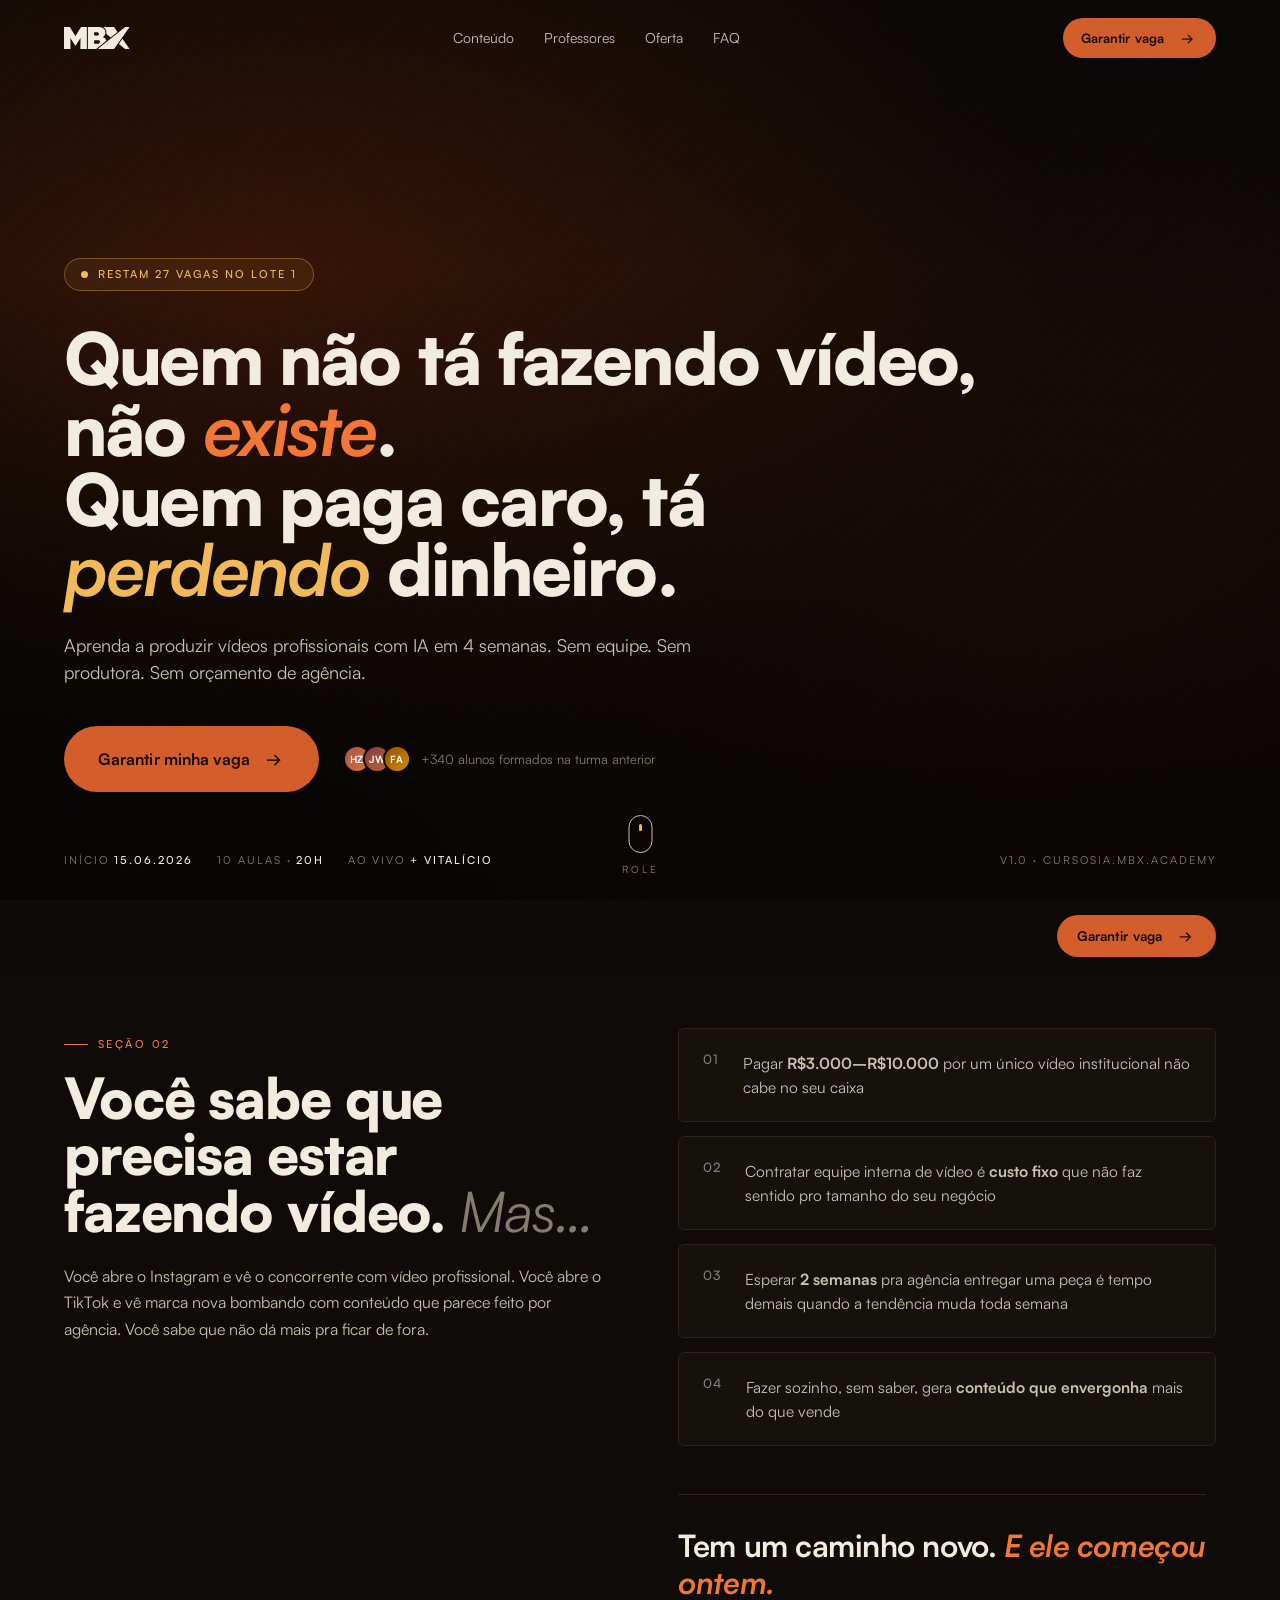
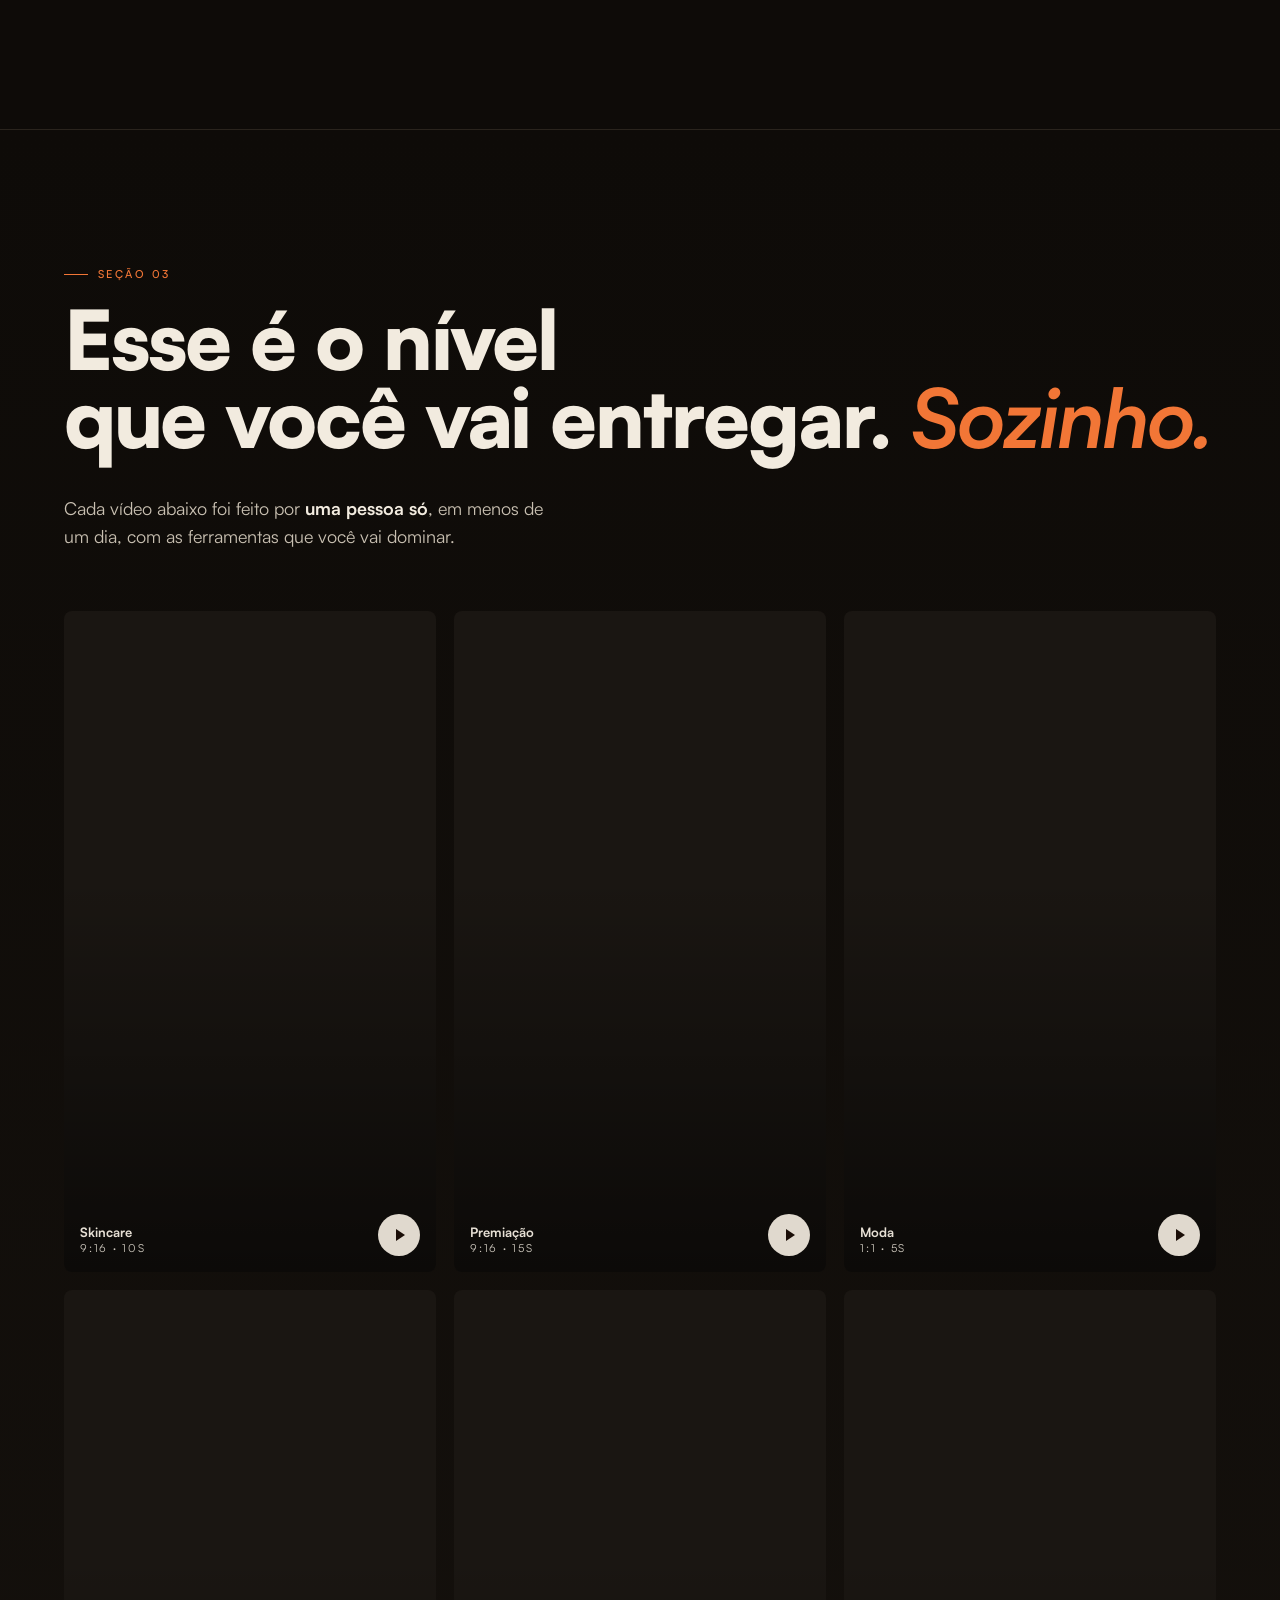
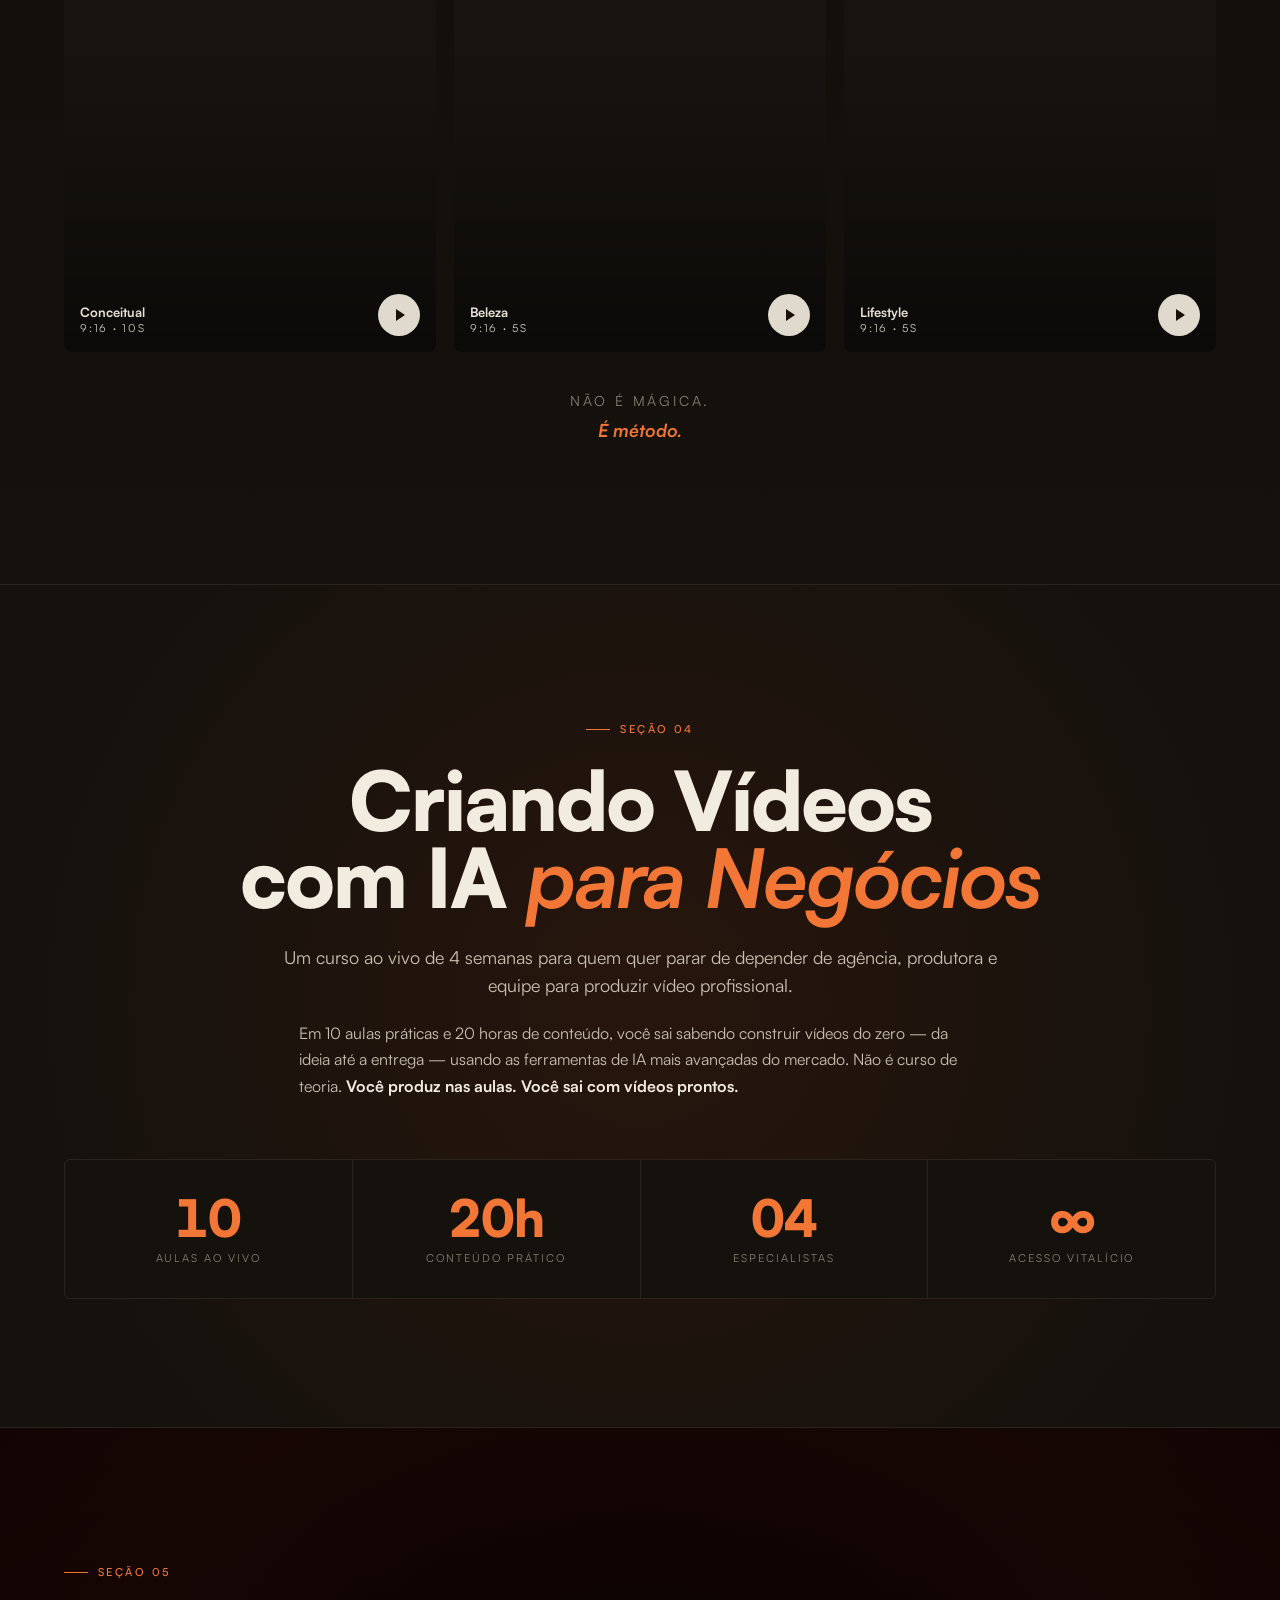
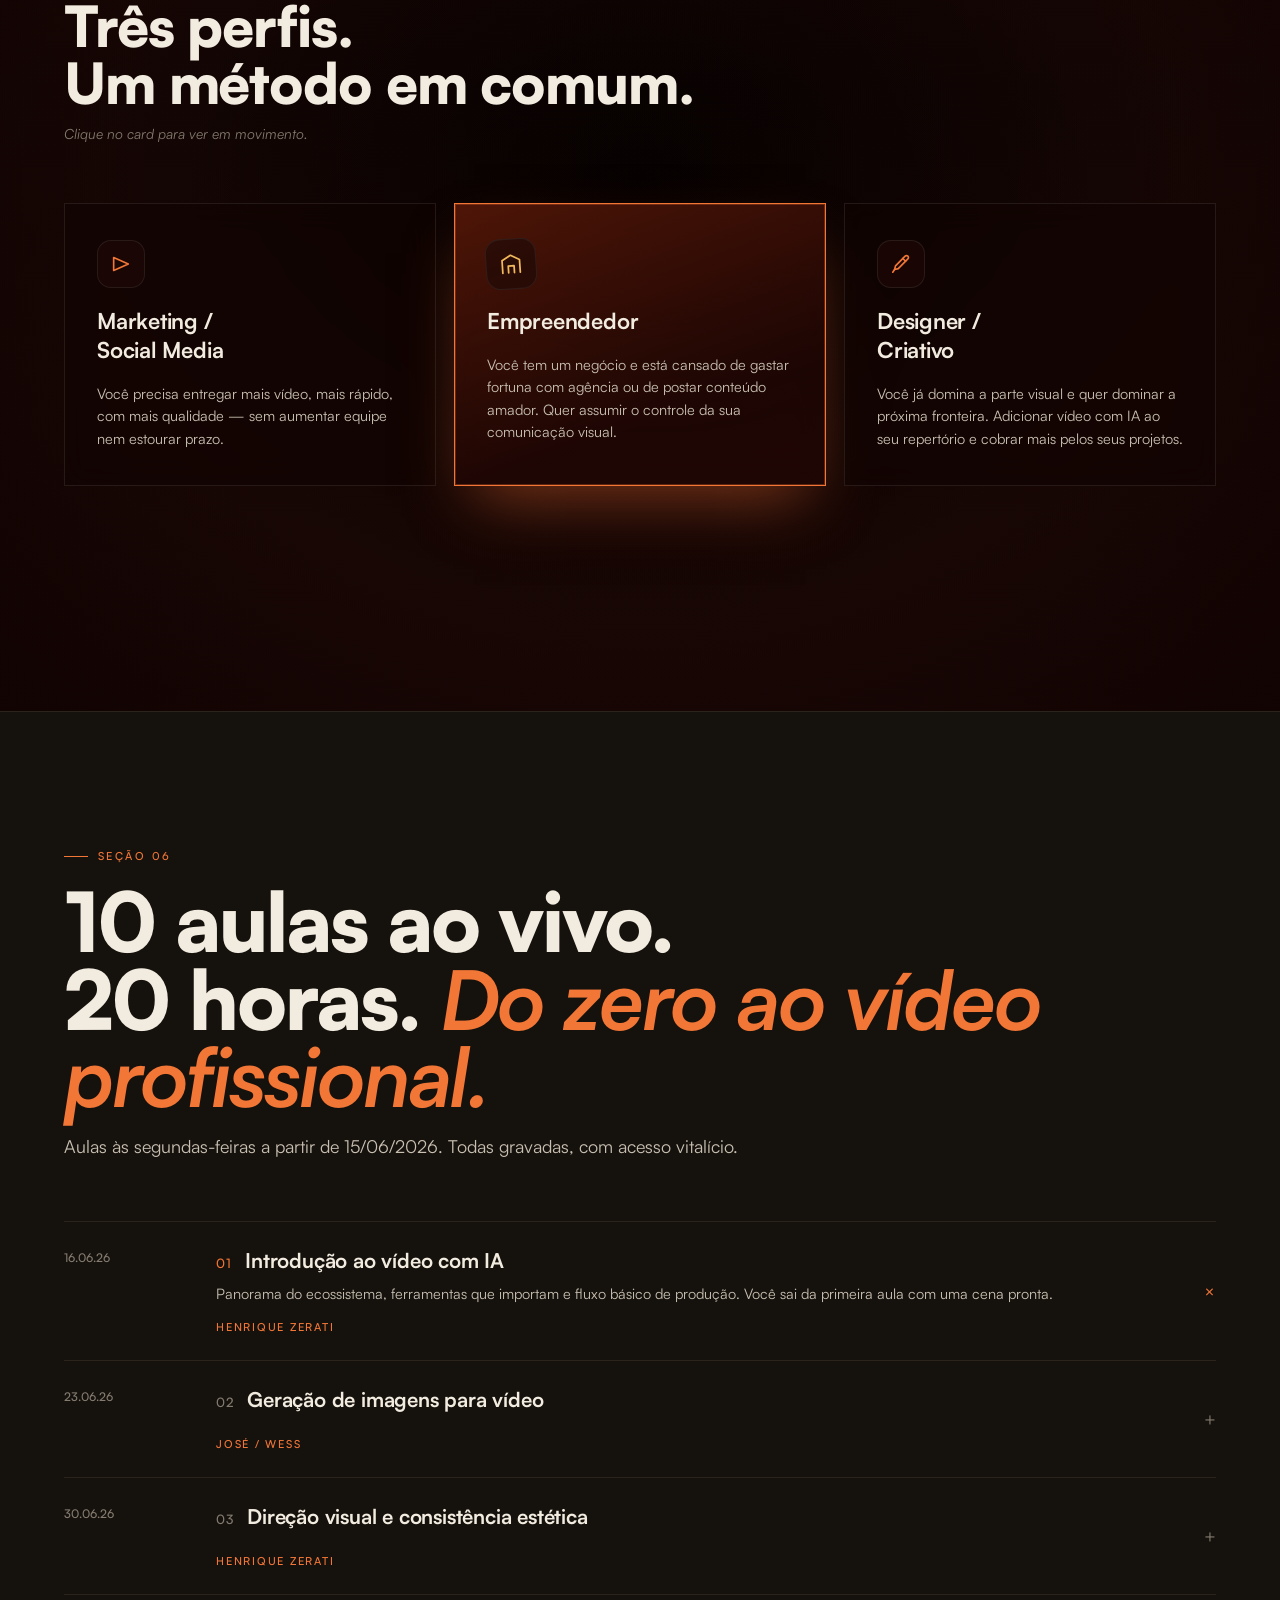
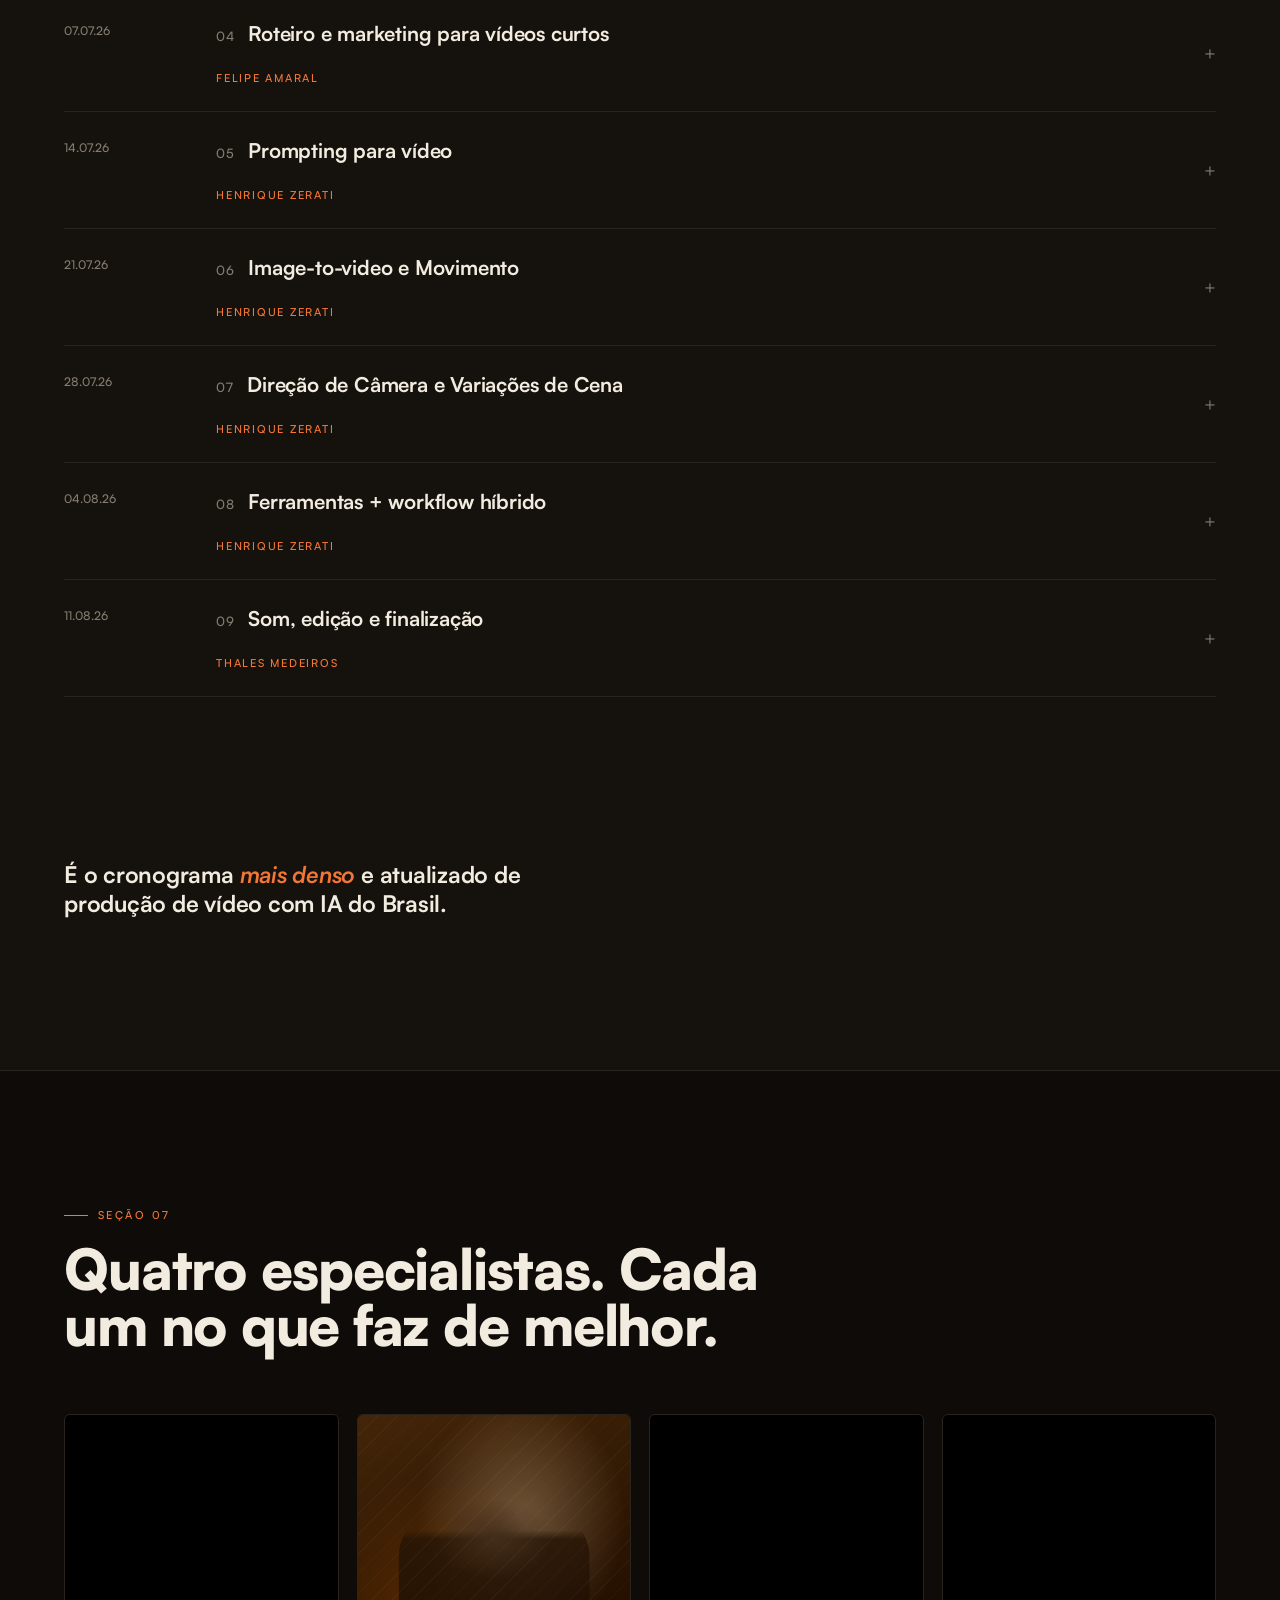
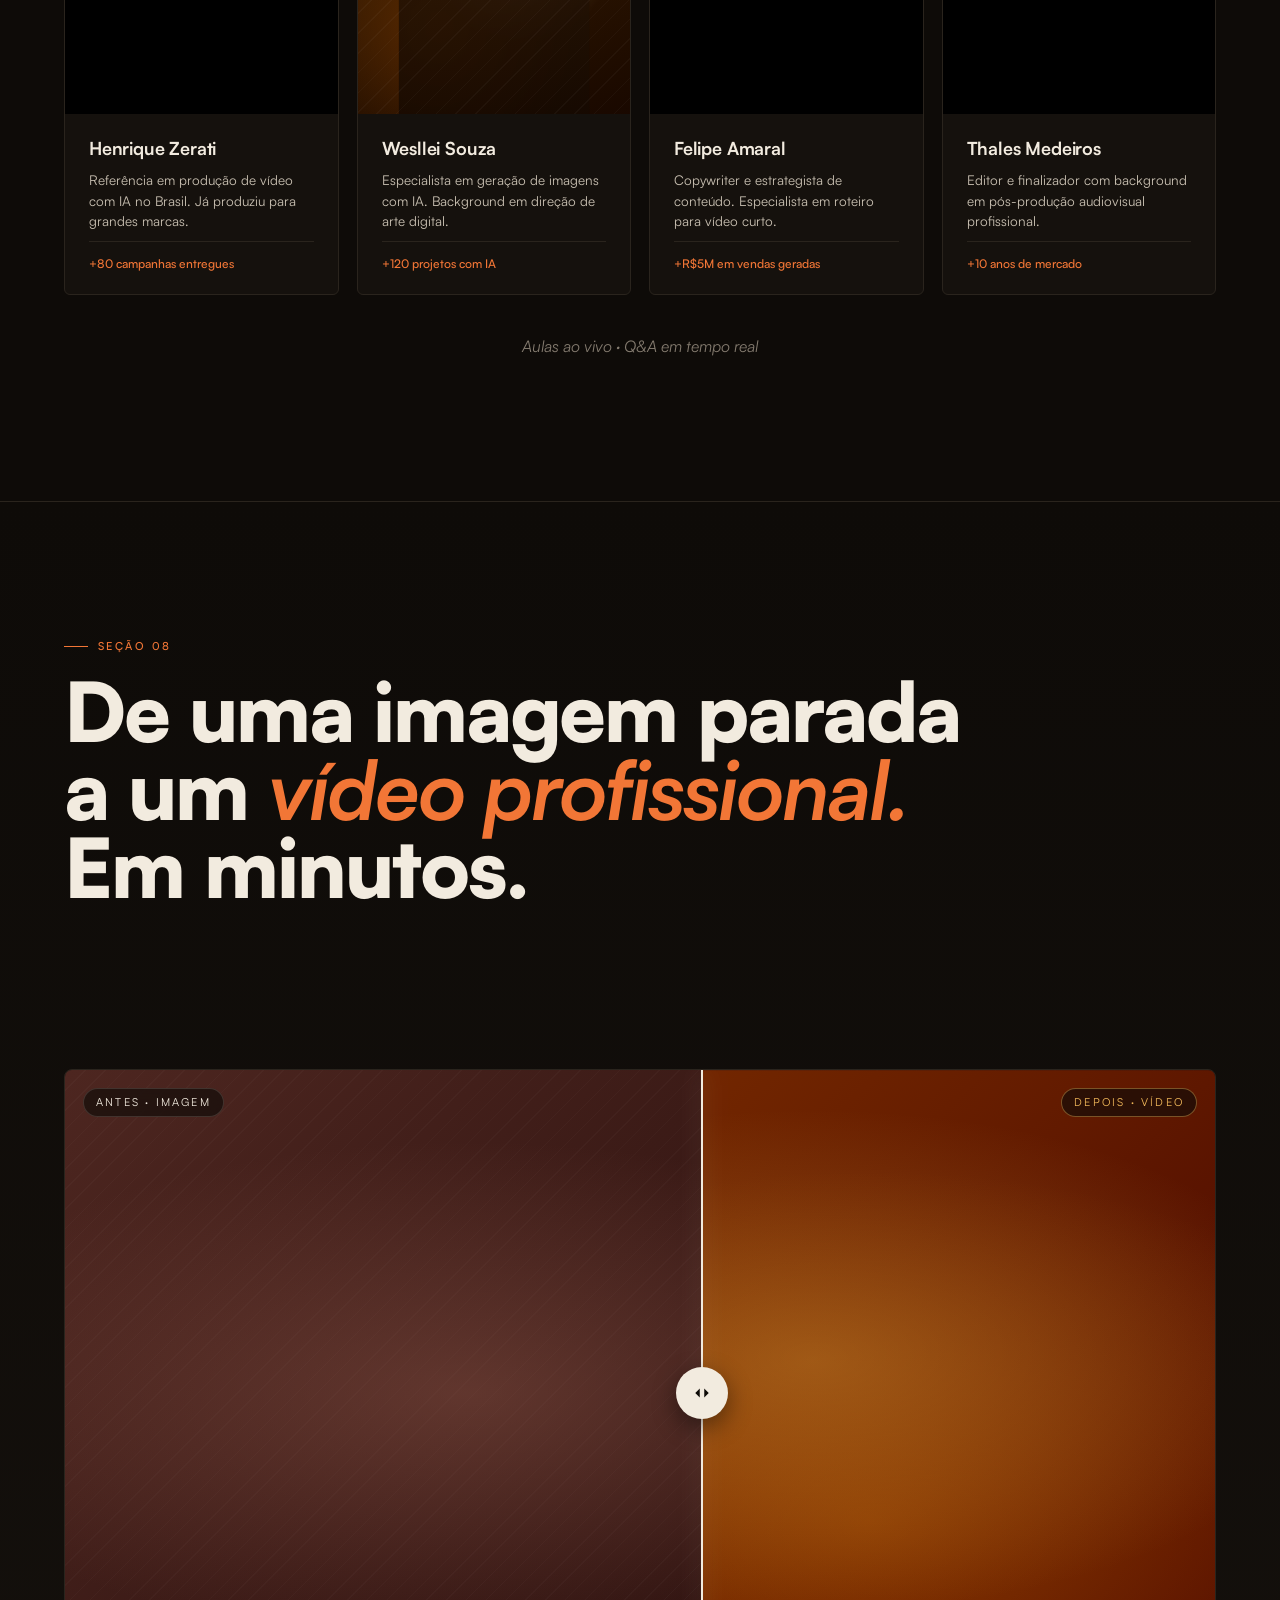
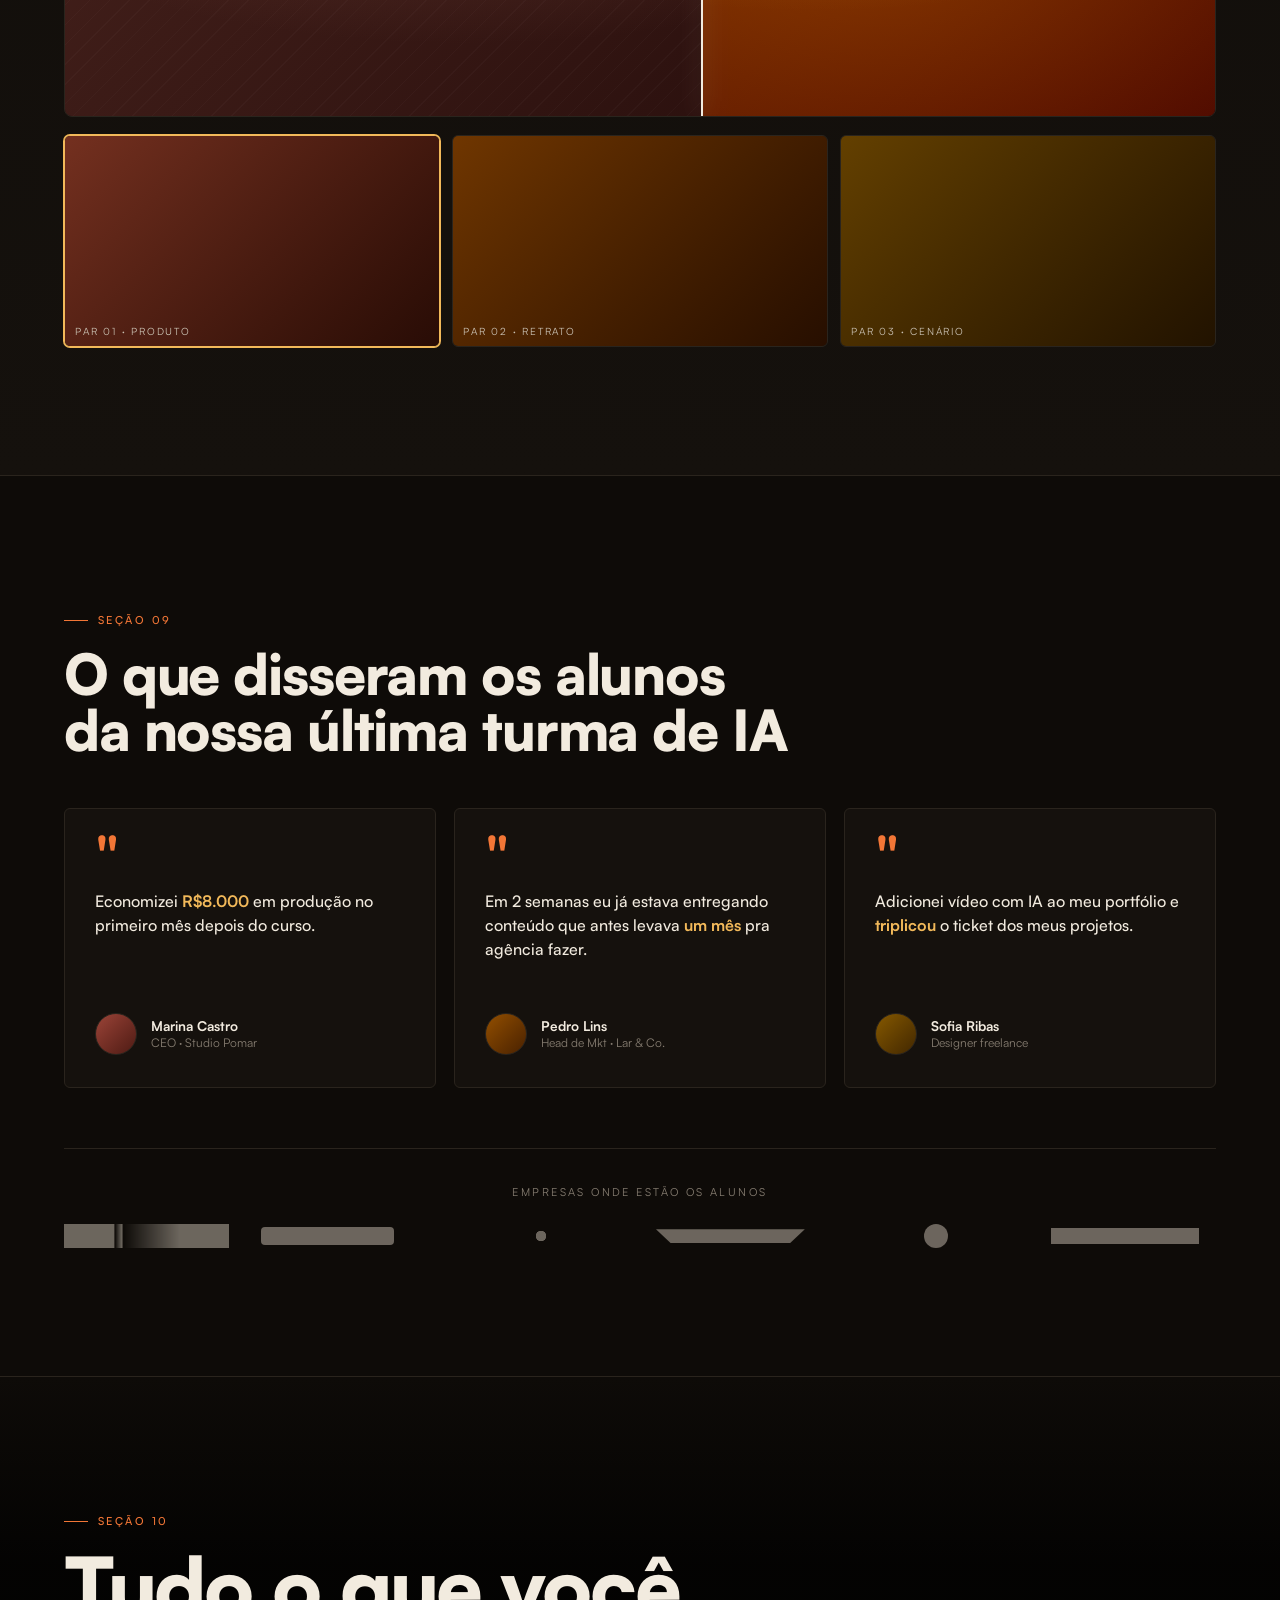
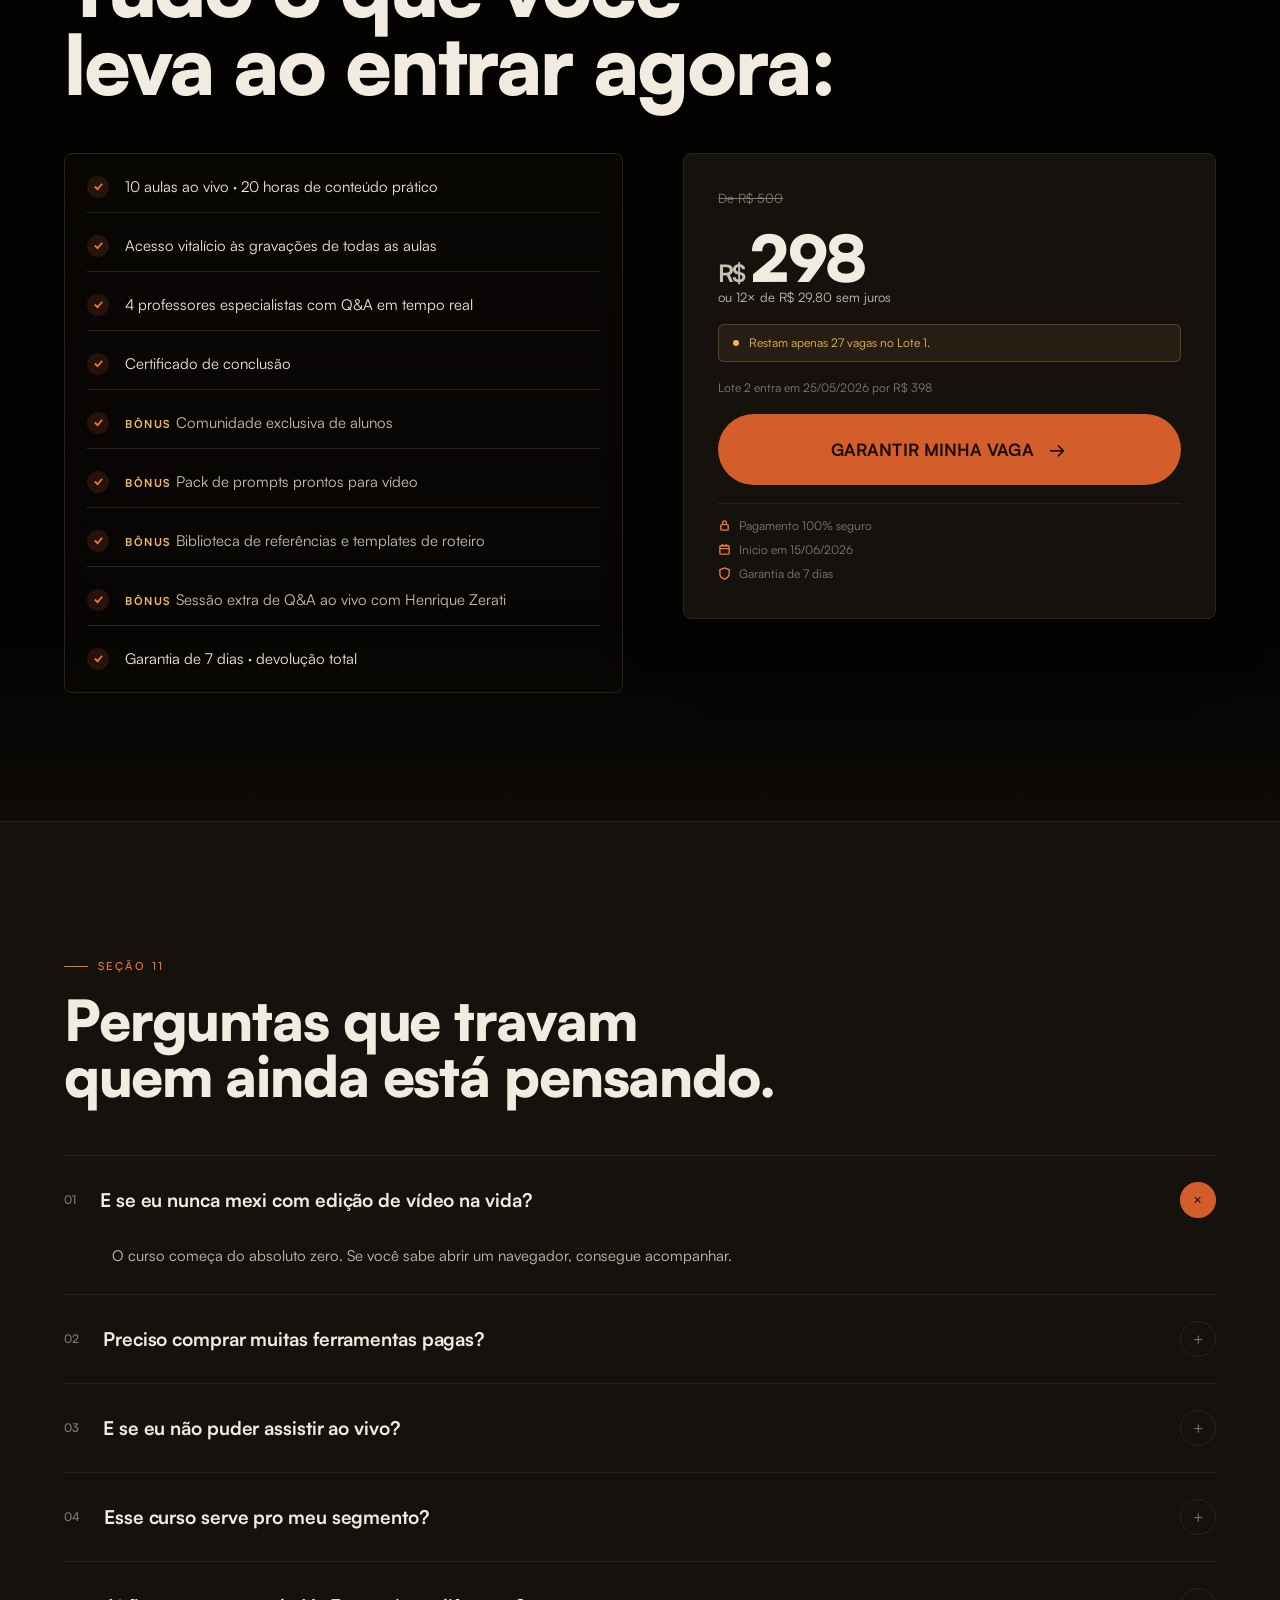
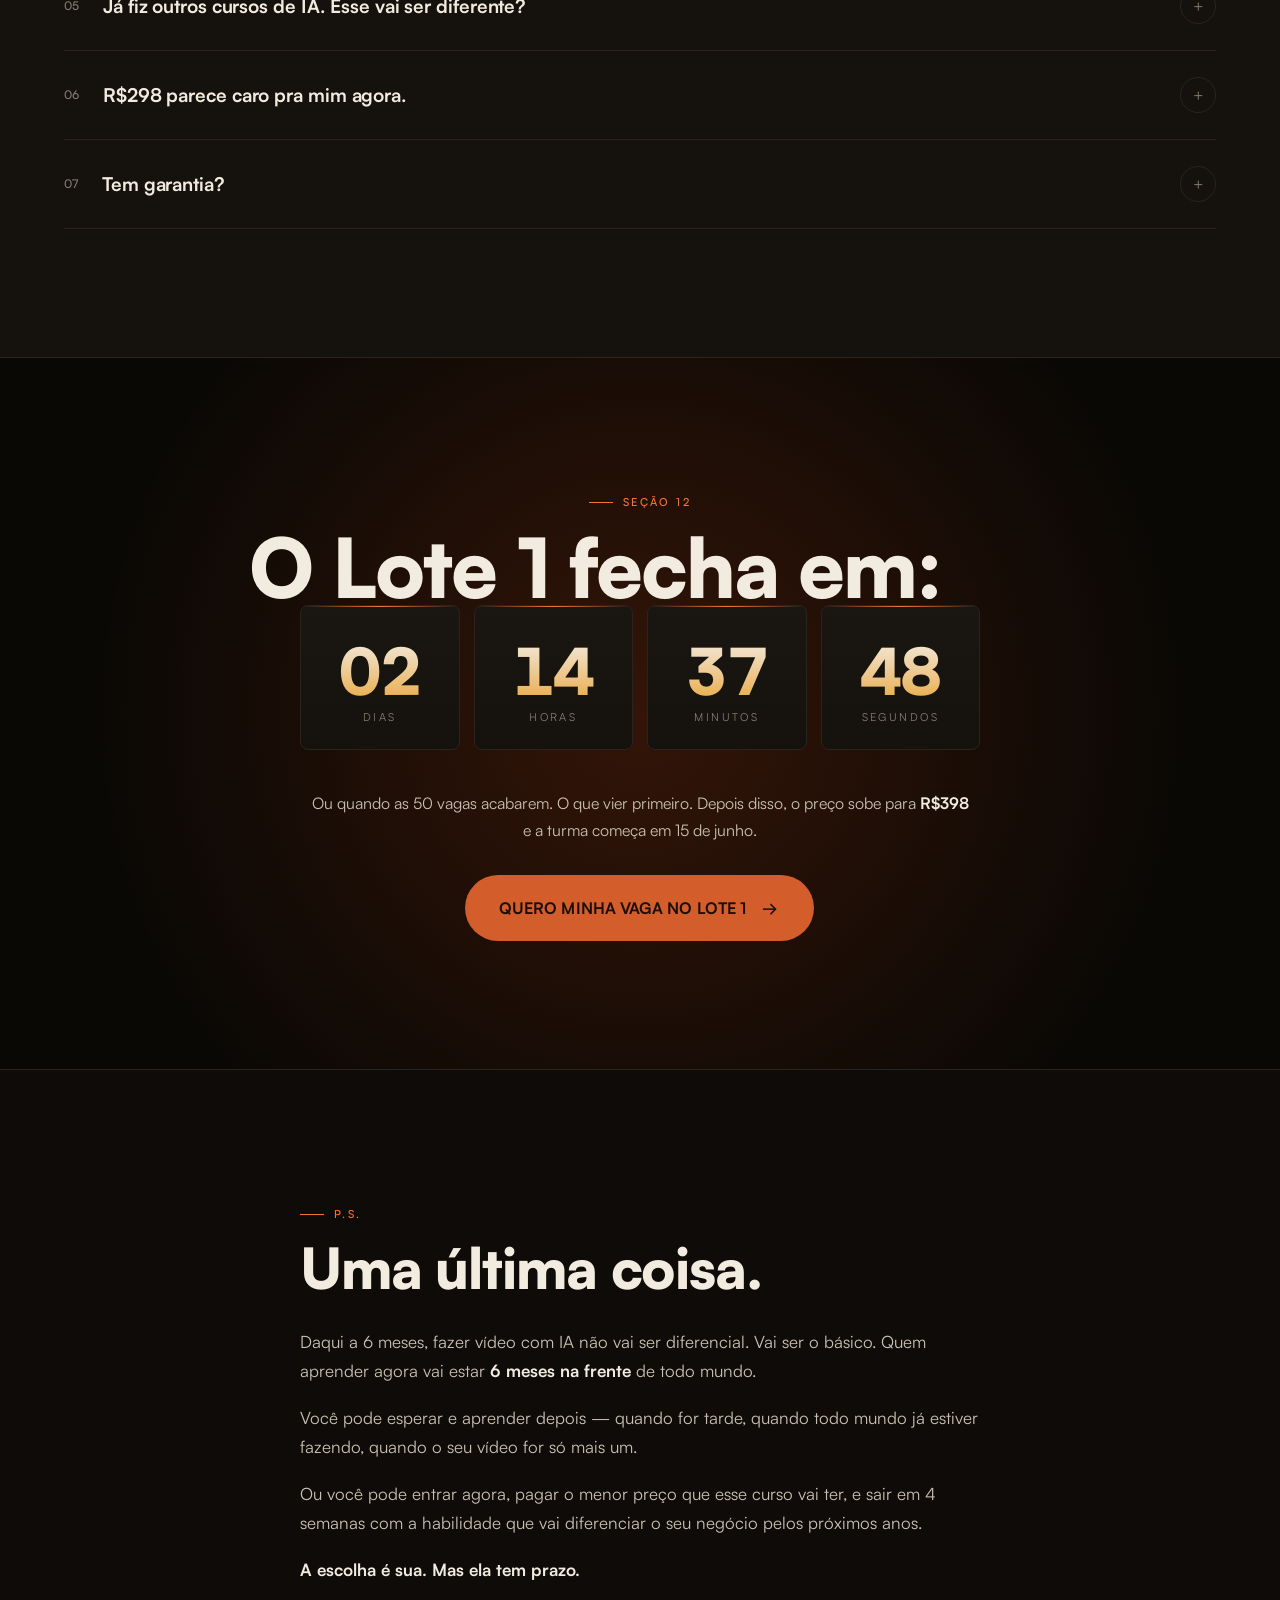
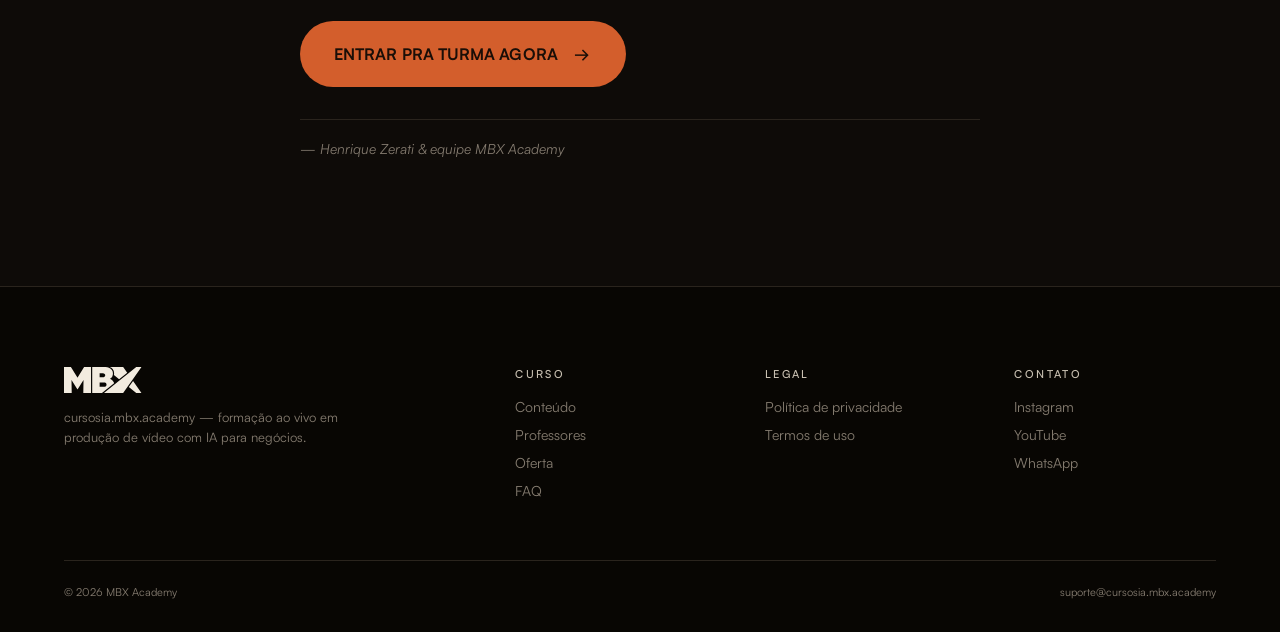
==== LP - Criando Videos com IA.html @ 10f613da "Início" ====
<!doctype html>
<html lang="pt-BR">
<head>
<meta charset="utf-8" />
<title>Criando Vídeos com IA · MBX Academy</title>
<meta name="viewport" content="width=device-width, initial-scale=1" />
<link rel="stylesheet" href="styles.css" />
</head>
<body>

<!-- ============ NAV ============ -->
<nav class="nav">
  <a href="#top" class="logo" aria-label="MBX Academy">
    <img src="assets/Logo-MBX.svg" alt="MBX" class="logo-img" />
  </a>
  <div class="links">
    <a href="#conteudo">Conteúdo</a>
    <a href="#professores">Professores</a>
    <a href="#oferta">Oferta</a>
    <a href="#faq">FAQ</a>
  </div>
  <a href="#oferta" class="btn cta">Garantir vaga <span class="arrow">→</span></a>
</nav>

<!-- ============ S1 · HERO ============ -->
<header class="hero" id="top" data-screen-label="01 Hero">
  <div class="video-wrap">
    <div class="video-fallback"></div>
  </div>
  <div class="content">
    <span class="urgency"><span class="pulse"></span>Restam 27 vagas no Lote 1</span>
    <h1>
      <span class="word"><span style="--i:0">Quem</span></span>
      <span class="word"><span style="--i:1">não</span></span>
      <span class="word"><span style="--i:2">tá</span></span>
      <span class="word"><span style="--i:3">fazendo</span></span>
      <span class="word"><span style="--i:4">vídeo,</span></span>
      <span class="word"><span style="--i:5">não</span></span>
      <span class="word"><span style="--i:6 ;color:var(--terra-hi)" class="accent">existe</span></span><span class="word"><span style="--i:7">.</span></span>
      <br/>
      <span class="word"><span style="--i:8">Quem</span></span>
      <span class="word"><span style="--i:9">paga</span></span>
      <span class="word"><span style="--i:10">caro,</span></span>
      <span class="word"><span style="--i:11">tá</span></span>
      <span class="word"><span style="--i:12;color:var(--amber)" class="accent">perdendo</span></span>
      <span class="word"><span style="--i:13">dinheiro</span></span><span class="word"><span style="--i:14">.</span></span>
    </h1>
    <p class="sub">Aprenda a produzir vídeos profissionais com IA em 4 semanas. Sem equipe. Sem produtora. Sem orçamento de agência.</p>
    <div class="cta-row">
      <a href="#oferta" class="btn btn-lg">Garantir minha vaga <span class="arrow">→</span></a>
      <div class="microproof">
        <div class="avatars"><span>HZ</span><span>JW</span><span>FA</span></div>
        <span>+340 alunos formados na turma anterior</span>
      </div>
    </div>
  </div>
  <div class="meta-strip">
    <div>
      <span>Início <b>15.06.2026</b></span>
      <span>10 aulas · <b>20h</b></span>
      <span>Ao vivo <b>+ vitalício</b></span>
    </div>
    <div>
      <span>v1.0 · cursosia.mbx.academy</span>
    </div>
  </div>
  <div class="scroll-indicator">
    <div class="mouse"></div>
    <span class="label">Role</span>
  </div>
</header>

<!-- ============ S2 · DOR ============ -->
<section class="section s-dor" data-screen-label="02 Dor">
  <div class="container">
    <div class="grid">
      <div>
        <span class="eyebrow reveal">Seção 02</span>
        <h2 class="h-1 reveal" style="margin:18px 0 24px">Você sabe que precisa estar fazendo vídeo. <em style="color:var(--muted);font-style:italic;font-weight:300">Mas…</em></h2>
        <p class="body reveal">Você abre o Instagram e vê o concorrente com vídeo profissional. Você abre o TikTok e vê marca nova bombando com conteúdo que parece feito por agência. Você sabe que não dá mais pra ficar de fora.</p>
      </div>
      <div>
        <ul class="pain-list reveal-stagger">
          <li class="pain-item"><span class="num">01</span><p>Pagar <b>R$3.000–R$10.000</b> por um único vídeo institucional não cabe no seu caixa</p></li>
          <li class="pain-item"><span class="num">02</span><p>Contratar equipe interna de vídeo é <b>custo fixo</b> que não faz sentido pro tamanho do seu negócio</p></li>
          <li class="pain-item"><span class="num">03</span><p>Esperar <b>2 semanas</b> pra agência entregar uma peça é tempo demais quando a tendência muda toda semana</p></li>
          <li class="pain-item"><span class="num">04</span><p>Fazer sozinho, sem saber, gera <b>conteúdo que envergonha</b> mais do que vende</p></li>
        </ul>
        <div class="dor-closer reveal">Tem um caminho novo. <em>E ele começou ontem.</em></div>
      </div>
    </div>
  </div>
</section>

<!-- ============ S3 · FUTURO ============ -->
<section class="section s-futuro" data-screen-label="03 Futuro">
  <div class="container">
    <div class="futuro-head">
      <div>
        <span class="eyebrow reveal">Seção 03</span>
        <h2 class="h-display reveal" style="margin:18px 0 0">Esse é o nível<br/>que você vai entregar. <em style="color:var(--terra-hi);font-style:italic;font-weight:700">Sozinho.</em></h2>
      </div>
      <p class="lead reveal">Cada vídeo abaixo foi feito por <b style="color:var(--ink)">uma pessoa só</b>, em menos de um dia, com as ferramentas que você vai dominar.</p>
    </div>
    <div class="video-grid reveal-stagger">
      <div class="video-card has-video" style="--h:35"><video src="assets/reel-produto1.mp4" autoplay muted loop playsinline preload="metadata"></video><div class="glow"></div><div class="meta"><div><div style="font-size:13px;color:rgba(242,235,223,.95);text-transform:none;letter-spacing:0;font-weight:700">Skincare</div>9:16 · 10s</div><div class="play"><svg viewBox="0 0 14 14" fill="currentColor"><path d="M3 1l9 6-9 6z"/></svg></div></div></div>
      <div class="video-card has-video" style="--h:55"><video src="assets/trofeu-elg.mp4" autoplay muted loop playsinline preload="metadata"></video><div class="glow"></div><div class="meta"><div><div style="font-size:13px;color:rgba(242,235,223,.95);text-transform:none;letter-spacing:0;font-weight:700">Premiação</div>9:16 · 15s</div><div class="play"><svg viewBox="0 0 14 14" fill="currentColor"><path d="M3 1l9 6-9 6z"/></svg></div></div></div>
      <div class="video-card has-video" style="--h:25"><video src="assets/reel-produto3.mp4" autoplay muted loop playsinline preload="metadata"></video><div class="glow"></div><div class="meta"><div><div style="font-size:13px;color:rgba(242,235,223,.95);text-transform:none;letter-spacing:0;font-weight:700">Moda</div>1:1 · 5s</div><div class="play"><svg viewBox="0 0 14 14" fill="currentColor"><path d="M3 1l9 6-9 6z"/></svg></div></div></div>
      <div class="video-card has-video" style="--h:65"><video src="assets/reel-produto4.mp4" autoplay muted loop playsinline preload="metadata"></video><div class="glow"></div><div class="meta"><div><div style="font-size:13px;color:rgba(242,235,223,.95);text-transform:none;letter-spacing:0;font-weight:700">Conceitual</div>9:16 · 10s</div><div class="play"><svg viewBox="0 0 14 14" fill="currentColor"><path d="M3 1l9 6-9 6z"/></svg></div></div></div>
      <div class="video-card has-video" style="--h:45"><video src="assets/reel-produto5.mp4" autoplay muted loop playsinline preload="metadata"></video><div class="glow"></div><div class="meta"><div><div style="font-size:13px;color:rgba(242,235,223,.95);text-transform:none;letter-spacing:0;font-weight:700">Beleza</div>9:16 · 5s</div><div class="play"><svg viewBox="0 0 14 14" fill="currentColor"><path d="M3 1l9 6-9 6z"/></svg></div></div></div>
      <div class="video-card has-video" style="--h:75"><video src="assets/reel-produto6.mp4" autoplay muted loop playsinline preload="metadata"></video><div class="glow"></div><div class="meta"><div><div style="font-size:13px;color:rgba(242,235,223,.95);text-transform:none;letter-spacing:0;font-weight:700">Lifestyle</div>9:16 · 5s</div><div class="play"><svg viewBox="0 0 14 14" fill="currentColor"><path d="M3 1l9 6-9 6z"/></svg></div></div></div>
    </div>
    <p class="futuro-foot reveal">Não é mágica.<em>É método.</em></p>
  </div>
</section>

<!-- ============ S4 · VIRADA ============ -->
<section class="section s-virada" data-screen-label="04 Virada">
  <div class="container">
    <span class="eyebrow reveal">Seção 04</span>
    <h2 class="h-display reveal">Criando Vídeos<br/>com IA <em style="color:var(--terra-hi);font-style:italic;font-weight:700">para Negócios</em></h2>
    <p class="lead reveal">Um curso ao vivo de 4 semanas para quem quer parar de depender de agência, produtora e equipe para produzir vídeo profissional.</p>
    <p class="body reveal">Em 10 aulas práticas e 20 horas de conteúdo, você sai sabendo construir vídeos do zero — da ideia até a entrega — usando as ferramentas de IA mais avançadas do mercado. Não é curso de teoria. <strong style="color:var(--ink)">Você produz nas aulas. Você sai com vídeos prontos.</strong></p>
    <div class="stats reveal-stagger">
      <div><div class="num">10</div><div class="lbl">Aulas ao vivo</div></div>
      <div><div class="num">20h</div><div class="lbl">Conteúdo prático</div></div>
      <div><div class="num">04</div><div class="lbl">Especialistas</div></div>
      <div><div class="num">∞</div><div class="lbl">Acesso vitalício</div></div>
    </div>
  </div>
</section>

<!-- ============ S5 · PERFIS ============ -->
<section class="section s-perfis" data-screen-label="05 Perfis">
  <div class="perfis-bg">
    <video class="perfis-video is-on" data-key="empreendedor" src="assets/perfis-empreendedor.mp4" autoplay muted loop playsinline preload="metadata"></video>
    <video class="perfis-video" data-key="marketing" src="assets/perfis-marketing.mp4" muted loop playsinline preload="metadata"></video>
    <video class="perfis-video" data-key="designer" src="assets/perfis-designer.mp4" muted loop playsinline preload="metadata"></video>
    <div class="perfis-fade"></div>
    <div class="perfis-scrim"></div>
  </div>
  <div class="container">
    <div class="perfis-head">
      <div>
        <span class="eyebrow reveal">Seção 05</span>
        <h2 class="h-1 reveal" style="margin:18px 0 0">Três perfis.<br/>Um método em comum.</h2>
        <p class="reveal" style="margin:14px 0 0;font-size:14px;color:var(--muted);font-style:italic">Clique no card para ver em movimento.</p>
      </div>
    </div>
    <div class="perfis reveal-stagger">
      <button type="button" class="perfil" data-target="marketing">
        <div class="ico"><svg viewBox="0 0 24 24" fill="none" stroke="currentColor" stroke-width="1.8" stroke-linecap="round" stroke-linejoin="round"><path d="M4 19V5l16 7-16 7z"/></svg></div>
        <h3>Marketing /<br/>Social Media</h3>
        <p>Você precisa entregar mais vídeo, mais rápido, com mais qualidade — sem aumentar equipe nem estourar prazo.</p>
      </button>
      <button type="button" class="perfil active" data-target="empreendedor">
        <div class="ico"><svg viewBox="0 0 24 24" fill="none" stroke="currentColor" stroke-width="1.8" stroke-linecap="round" stroke-linejoin="round"><path d="M3 21V8l9-5 9 5v13"/><path d="M9 21v-7h6v7"/></svg></div>
        <h3>Empreendedor</h3>
        <p>Você tem um negócio e está cansado de gastar fortuna com agência ou de postar conteúdo amador. Quer assumir o controle da sua comunicação visual.</p>
      </button>
      <button type="button" class="perfil" data-target="designer">
        <div class="ico"><svg viewBox="0 0 24 24" fill="none" stroke="currentColor" stroke-width="1.8" stroke-linecap="round" stroke-linejoin="round"><path d="M16.5 3.5a2.121 2.121 0 1 1 3 3L9 17l-4 1 1-4 10.5-10.5z"/><path d="M14 6l3 3"/><path d="M5 18l-2 3"/></svg></div>
        <h3>Designer /<br/>Criativo</h3>
        <p>Você já domina a parte visual e quer dominar a próxima fronteira. Adicionar vídeo com IA ao seu repertório e cobrar mais pelos seus projetos.</p>
      </button>
    </div>
    <p class="perfis-closer reveal">Não importa de onde você vem. <span style="font-style:normal;color:var(--ink);font-weight:700">Importa onde você quer chegar.</span></p>
  </div>
</section>

<!-- ============ S6 · CRONOGRAMA ============ -->
<section class="section s-cronograma" id="conteudo" data-screen-label="06 Cronograma">
  <div class="container">
    <div class="cron-head">
      <span class="eyebrow reveal">Seção 06</span>
      <h2 class="h-display reveal" style="margin:18px 0 0">10 aulas ao vivo.<br/>20 horas. <em style="color:var(--terra-hi);font-style:italic;font-weight:700">Do zero ao vídeo profissional.</em></h2>
      <p class="lead reveal">Aulas às segundas-feiras a partir de 15/06/2026. Todas gravadas, com acesso vitalício.</p>
    </div>
    <div class="timeline">
      <div class="aula reveal"><span class="date">16.06.26</span>
        <div class="body-col"><h4><span class="num-inline">01</span>Introdução ao vídeo com IA</h4><p>Panorama do ecossistema, ferramentas que importam e fluxo básico de produção. Você sai da primeira aula com uma cena pronta.</p><span class="prof">Henrique Zerati</span></div>
        <span class="toggle">+</span></div>
      <div class="aula reveal"><span class="date">23.06.26</span>
        <div class="body-col"><h4><span class="num-inline">02</span>Geração de imagens para vídeo</h4><p>Como gerar cenas com consistência de personagem, estilo e enquadramento para image-to-video.</p><span class="prof">José / Wess</span></div>
        <span class="toggle">+</span></div>
      <div class="aula reveal"><span class="date">30.06.26</span>
        <div class="body-col"><h4><span class="num-inline">03</span>Direção visual e consistência estética</h4><p>Como manter unidade visual ao longo de múltiplas cenas. Identidade estética com IA.</p><span class="prof">Henrique Zerati</span></div>
        <span class="toggle">+</span></div>
      <div class="aula reveal"><span class="date">07.07.26</span>
        <div class="body-col"><h4><span class="num-inline">04</span>Roteiro e marketing para vídeos curtos</h4><p>Estrutura narrativa para conteúdo e anúncios com foco em retenção, clareza e conversão.</p><span class="prof">Felipe Amaral</span></div>
        <span class="toggle">+</span></div>
      <div class="aula reveal"><span class="date">14.07.26</span>
        <div class="body-col"><h4><span class="num-inline">05</span>Prompting para vídeo</h4><p>Transformação do roteiro em prompts controláveis para geração de vídeo sem resultados aleatórios.</p><span class="prof">Henrique Zerati</span></div>
        <span class="toggle">+</span></div>
      <div class="aula reveal"><span class="date">21.07.26</span>
        <div class="body-col"><h4><span class="num-inline">06</span>Image-to-video e Movimento</h4><p>Execução da transformação de imagens em vídeo com controle de movimento, profundidade e fluidez.</p><span class="prof">Henrique Zerati</span></div>
        <span class="toggle">+</span></div>
      <div class="aula reveal"><span class="date">28.07.26</span>
        <div class="body-col"><h4><span class="num-inline">07</span>Direção de Câmera e Variações de Cena</h4><p>Uso intencional de pan, tilt, dolly, zoom e variação de planos para aumentar retenção.</p><span class="prof">Henrique Zerati</span></div>
        <span class="toggle">+</span></div>
      <div class="aula reveal"><span class="date">04.08.26</span>
        <div class="body-col"><h4><span class="num-inline">08</span>Ferramentas + workflow híbrido</h4><p>Fluxo eficiente combinando diferentes ferramentas de IA e edição por etapa de produção.</p><span class="prof">Henrique Zerati</span></div>
        <span class="toggle">+</span></div>
      <div class="aula reveal"><span class="date">11.08.26</span>
        <div class="body-col"><h4><span class="num-inline">09</span>Som, edição e finalização</h4><p>Integração de som, voz e montagem para dar ritmo, clareza e impacto ao vídeo final.</p><span class="prof">Thales Medeiros</span></div>
        <span class="toggle">+</span></div>
      <div class="aula reveal"><span class="date">18.08.26</span>
        <div class="body-col"><h4><span class="num-inline">10</span>Projeto final + aplicação real</h4><p>Construção completa de um vídeo com IA, do conceito à entrega. Análise de decisões criativas.</p><span class="prof">Henrique Zerati</span></div>
        <span class="toggle">+</span></div>
    </div>
    <p class="cron-foot reveal">É o cronograma <em style="color:var(--terra-hi);font-style:italic">mais denso</em> e atualizado de produção de vídeo com IA do Brasil.</p>
  </div>
</section>

<!-- ============ S7 · PROFESSORES ============ -->
<section class="section s-profs" id="professores" data-screen-label="07 Professores">
  <div class="container">
    <span class="eyebrow reveal">Seção 07</span>
    <h2 class="h-1 reveal" style="margin:18px 0 0;max-width:18ch">Quatro especialistas. Cada um no que faz de melhor.</h2>
    <div class="profs reveal-stagger">
      <div class="prof-card"><div class="photo has-video" style="--ph:30"><video class="prof-video" autoplay muted loop playsinline preload="auto"><source src="assets/zerati.mp4" type="video/mp4"/></video></div>
        <div class="info"><div class="pname">Henrique Zerati</div><div class="pbio">Referência em produção de vídeo com IA no Brasil. Já produziu para grandes marcas.</div><div class="pnum">+80 campanhas entregues</div></div>
      </div>
      <div class="prof-card"><div class="photo" style="--ph:60"><div class="silhouette"></div></div>
        <div class="info"><div class="pname">Wesllei Souza</div><div class="pbio">Especialista em geração de imagens com IA. Background em direção de arte digital.</div><div class="pnum">+120 projetos com IA</div></div>
      </div>
      <div class="prof-card"><div class="photo has-video" style="--ph:90"><video class="prof-video" autoplay muted loop playsinline preload="auto"><source src="assets/felipe.mp4" type="video/mp4"/></video></div>
        <div class="info"><div class="pname">Felipe Amaral</div><div class="pbio">Copywriter e estrategista de conteúdo. Especialista em roteiro para vídeo curto.</div><div class="pnum">+R$5M em vendas geradas</div></div>
      </div>
      <div class="prof-card"><div class="photo has-video" style="--ph:20"><video class="prof-video" autoplay muted loop playsinline preload="auto"><source src="assets/thales.mp4" type="video/mp4"/></video></div>
        <div class="info"><div class="pname">Thales Medeiros</div><div class="pbio">Editor e finalizador com background em pós-produção audiovisual profissional.</div><div class="pnum">+10 anos de mercado</div></div>
      </div>
    </div>
    <p class="profs-closer reveal">Aulas ao vivo · Q&amp;A em tempo real</p>
  </div>
</section>

<!-- ============ S8 · BEFORE/AFTER ============ -->
<section class="section s-slider" data-screen-label="08 Diferencial">
  <div class="container">
    <div class="slider-head">
      <div>
        <span class="eyebrow reveal">Seção 08</span>
        <h2 class="h-display reveal" style="margin:18px 0 0">De uma imagem parada<br/>a um <em style="color:var(--terra-hi);font-style:italic;font-weight:700">vídeo profissional.</em><br/>Em minutos.</h2>
      </div>
      <p class="lead reveal">Arrasta o slider e vê a transformação que você vai aprender a fazer.</p>
    </div>
    <div class="compare reveal" data-pair="1">
      <div class="side before"></div>
      <div class="side after"></div>
      <span class="label l-before">Antes · imagem</span>
      <span class="label l-after">Depois · vídeo</span>
      <div class="handle"></div>
      <div class="knob">
        <svg viewBox="0 0 24 24" fill="currentColor"><path d="M9 18l-6-6 6-6v12zm6 0l6-6-6-6v12z"/></svg>
      </div>
    </div>
    <div class="pair-thumbs reveal-stagger">
      <div class="pair-thumb active"><div class="grad" style="--h:35"></div><span class="lbl">Par 01 · Produto</span></div>
      <div class="pair-thumb"><div class="grad" style="--h:55"></div><span class="lbl">Par 02 · Retrato</span></div>
      <div class="pair-thumb"><div class="grad" style="--h:80"></div><span class="lbl">Par 03 · Cenário</span></div>
    </div>
  </div>
</section>

<!-- ============ S9 · DEPOIMENTOS ============ -->
<section class="section s-testi" data-screen-label="09 Prova social">
  <div class="container">
    <span class="eyebrow reveal">Seção 09</span>
    <h2 class="h-1 reveal" style="margin:18px 0 0;max-width:22ch">O que disseram os alunos da nossa última turma de IA</h2>
    <div class="testi-row reveal-stagger">
      <div class="testi"><span class="quote-mk">"</span>
        <blockquote>Economizei <b style="color:var(--amber)">R$8.000</b> em produção no primeiro mês depois do curso.</blockquote>
        <div class="who"><div class="av" style="--h:30"></div><div><div class="nm">Marina Castro</div><div class="rl">CEO · Studio Pomar</div></div></div>
      </div>
      <div class="testi"><span class="quote-mk">"</span>
        <blockquote>Em 2 semanas eu já estava entregando conteúdo que antes levava <b style="color:var(--amber)">um mês</b> pra agência fazer.</blockquote>
        <div class="who"><div class="av" style="--h:60"></div><div><div class="nm">Pedro Lins</div><div class="rl">Head de Mkt · Lar &amp; Co.</div></div></div>
      </div>
      <div class="testi"><span class="quote-mk">"</span>
        <blockquote>Adicionei vídeo com IA ao meu portfólio e <b style="color:var(--amber)">triplicou</b> o ticket dos meus projetos.</blockquote>
        <div class="who"><div class="av" style="--h:80"></div><div><div class="nm">Sofia Ribas</div><div class="rl">Designer freelance</div></div></div>
      </div>
    </div>
    <div class="logos-strip reveal">
      <div class="label">Empresas onde estão os alunos</div>
      <div class="logos">
        <div class="logo-ph" style="-webkit-mask-image:linear-gradient(90deg,#000 30%,transparent 31%,#000 35%,transparent 36%,#000 70%);mask-image:linear-gradient(90deg,#000 30%,transparent 31%,#000 35%,transparent 36%,#000 70%)"></div>
        <div class="logo-ph" style="background:var(--ink-2);mask:none;-webkit-mask:none;border-radius:4px;height:18px;align-self:center;width:80%"></div>
        <div class="logo-ph" style="background:radial-gradient(circle,var(--ink-2) 30%,transparent 31%);height:24px;width:24px;justify-self:center"></div>
        <div class="logo-ph" style="background:var(--ink-2);mask:none;-webkit-mask:none;height:14px;width:90%;clip-path:polygon(0 0,100% 0,90% 100%,10% 100%)"></div>
        <div class="logo-ph" style="background:var(--ink-2);mask:none;-webkit-mask:none;border-radius:50%;height:24px;width:24px;justify-self:center"></div>
        <div class="logo-ph" style="background:var(--ink-2);mask:none;-webkit-mask:none;height:16px;width:90%"></div>
      </div>
    </div>
  </div>
</section>

<!-- ============ S10 · OFERTA ============ -->
<section class="section s-oferta" id="oferta" data-screen-label="10 Oferta">
  <div class="oferta-bg" aria-hidden="true">
    <video class="oferta-video" autoplay muted loop playsinline preload="auto" poster="">
      <source src="assets/girl.mp4" type="video/mp4" />
    </video>
  </div>
  <div class="container">
    <span class="eyebrow reveal">Seção 10</span>
    <h2 class="h-display reveal" style="margin:18px 0 0;max-width:18ch">Tudo o que você leva ao entrar agora:</h2>
    <div class="oferta">
      <ul class="includes reveal-stagger">
        <li class="item"><span class="check"><svg viewBox="0 0 12 12" fill="none" stroke="currentColor" stroke-width="2"><path d="M2 6l3 3 5-6"/></svg></span><span>10 aulas ao vivo · 20 horas de conteúdo prático</span></li>
        <li class="item"><span class="check"><svg viewBox="0 0 12 12" fill="none" stroke="currentColor" stroke-width="2"><path d="M2 6l3 3 5-6"/></svg></span><span>Acesso vitalício às gravações de todas as aulas</span></li>
        <li class="item"><span class="check"><svg viewBox="0 0 12 12" fill="none" stroke="currentColor" stroke-width="2"><path d="M2 6l3 3 5-6"/></svg></span><span>4 professores especialistas com Q&amp;A em tempo real</span></li>
        <li class="item"><span class="check"><svg viewBox="0 0 12 12" fill="none" stroke="currentColor" stroke-width="2"><path d="M2 6l3 3 5-6"/></svg></span><span>Certificado de conclusão</span></li>
        <li class="item bonus"><span class="check"><svg viewBox="0 0 12 12" fill="none" stroke="currentColor" stroke-width="2"><path d="M2 6l3 3 5-6"/></svg></span><span><b>Bônus</b>Comunidade exclusiva de alunos</span></li>
        <li class="item bonus"><span class="check"><svg viewBox="0 0 12 12" fill="none" stroke="currentColor" stroke-width="2"><path d="M2 6l3 3 5-6"/></svg></span><span><b>Bônus</b>Pack de prompts prontos para vídeo</span></li>
        <li class="item bonus"><span class="check"><svg viewBox="0 0 12 12" fill="none" stroke="currentColor" stroke-width="2"><path d="M2 6l3 3 5-6"/></svg></span><span><b>Bônus</b>Biblioteca de referências e templates de roteiro</span></li>
        <li class="item bonus"><span class="check"><svg viewBox="0 0 12 12" fill="none" stroke="currentColor" stroke-width="2"><path d="M2 6l3 3 5-6"/></svg></span><span><b>Bônus</b>Sessão extra de Q&amp;A ao vivo com Henrique Zerati</span></li>
        <li class="item"><span class="check"><svg viewBox="0 0 12 12" fill="none" stroke="currentColor" stroke-width="2"><path d="M2 6l3 3 5-6"/></svg></span><span>Garantia de 7 dias · devolução total</span></li>
      </ul>
      <aside class="offer-card reveal">
        <div class="strike">De R$ 500</div>
        <div>
          <div class="price-now"><small>R$</small>298</div>
          <div class="parc">ou 12× de R$ 29,80 sem juros</div>
        </div>
        <div class="scarcity"><span class="pulse"></span>Restam apenas 27 vagas no Lote 1.</div>
        <div class="lote2">Lote 2 entra em 25/05/2026 por R$ 398</div>
        <a href="#" class="btn btn-xl">GARANTIR MINHA VAGA <span class="arrow">→</span></a>
        <div class="seals">
          <span><svg viewBox="0 0 14 14" fill="none" stroke="currentColor" stroke-width="1.5"><rect x="3" y="6" width="8" height="6" rx="1"/><path d="M5 6V4a2 2 0 014 0v2"/></svg> Pagamento 100% seguro</span>
          <span><svg viewBox="0 0 14 14" fill="none" stroke="currentColor" stroke-width="1.5"><rect x="2" y="3" width="10" height="9" rx="1"/><path d="M2 6h10M5 1v3M9 1v3"/></svg> Início em 15/06/2026</span>
          <span><svg viewBox="0 0 14 14" fill="none" stroke="currentColor" stroke-width="1.5"><path d="M7 1l5 2v4c0 3-2 5-5 6-3-1-5-3-5-6V3l5-2z"/></svg> Garantia de 7 dias</span>
        </div>
      </aside>
    </div>
  </div>
</section>

<!-- ============ S11 · FAQ ============ -->
<section class="section s-faq" id="faq" data-screen-label="11 FAQ">
  <div class="container">
    <span class="eyebrow reveal">Seção 11</span>
    <h2 class="h-1 reveal" style="margin:18px 0 0">Perguntas que travam quem ainda está pensando.</h2>
    <div class="faq reveal">
      <div class="faq-item"><div class="faq-q"><span class="qn">01</span><span class="qt">E se eu nunca mexi com edição de vídeo na vida?</span><span class="icn">+</span></div>
        <div class="faq-a"><div><p>O curso começa do absoluto zero. Se você sabe abrir um navegador, consegue acompanhar.</p></div></div></div>
      <div class="faq-item"><div class="faq-q"><span class="qn">02</span><span class="qt">Preciso comprar muitas ferramentas pagas?</span><span class="icn">+</span></div>
        <div class="faq-a"><div><p>A maioria das ferramentas tem versão gratuita ou trial. Você vai aprender a usar o stack mais econômico possível.</p></div></div></div>
      <div class="faq-item"><div class="faq-q"><span class="qn">03</span><span class="qt">E se eu não puder assistir ao vivo?</span><span class="icn">+</span></div>
        <div class="faq-a"><div><p>Todas as aulas ficam gravadas e você tem acesso vitalício. Mas a recomendação é assistir ao vivo para tirar dúvidas.</p></div></div></div>
      <div class="faq-item"><div class="faq-q"><span class="qn">04</span><span class="qt">Esse curso serve pro meu segmento?</span><span class="icn">+</span></div>
        <div class="faq-a"><div><p>Sim. As técnicas funcionam para qualquer negócio que precise comunicar visualmente — e isso é todo negócio.</p></div></div></div>
      <div class="faq-item"><div class="faq-q"><span class="qn">05</span><span class="qt">Já fiz outros cursos de IA. Esse vai ser diferente?</span><span class="icn">+</span></div>
        <div class="faq-a"><div><p>Esse é focado 100% em aplicação para negócio. Não é teoria, não é arte. É produção para vender, atrair e posicionar.</p></div></div></div>
      <div class="faq-item"><div class="faq-q"><span class="qn">06</span><span class="qt">R$298 parece caro pra mim agora.</span><span class="icn">+</span></div>
        <div class="faq-a"><div><p>Um único vídeo produzido por agência custa entre R$3.000 e R$10.000. O curso inteiro custa menos do que uma produção — e você sai sabendo fazer todos os próximos sozinho.</p></div></div></div>
      <div class="faq-item"><div class="faq-q"><span class="qn">07</span><span class="qt">Tem garantia?</span><span class="icn">+</span></div>
        <div class="faq-a"><div><p>Sim. Garantia total de 7 dias. Se por qualquer motivo você não gostar, devolvemos 100% do valor sem questionamento.</p></div></div></div>
    </div>
  </div>
</section>

<!-- ============ S12 · URGÊNCIA ============ -->
<section class="section s-urgencia" data-screen-label="12 Urgência">
  <div class="container">
    <span class="eyebrow reveal">Seção 12</span>
    <h2 class="h-display reveal" style="margin:18px 0 0">O Lote 1 fecha em:</h2>
    <div class="countdown reveal-stagger">
      <div class="cd-cell"><div class="n">02</div><div class="l">Dias</div></div>
      <div class="cd-cell"><div class="n">14</div><div class="l">Horas</div></div>
      <div class="cd-cell"><div class="n">37</div><div class="l">Minutos</div></div>
      <div class="cd-cell"><div class="n">52</div><div class="l">Segundos</div></div>
    </div>
    <p class="body reveal" style="margin:0 auto 32px">Ou quando as 50 vagas acabarem. O que vier primeiro. Depois disso, o preço sobe para <b style="color:var(--ink)">R$398</b> e a turma começa em 15 de junho.</p>
    <a href="#oferta" class="btn btn-lg reveal">QUERO MINHA VAGA NO LOTE 1 <span class="arrow">→</span></a>
  </div>
</section>

<!-- ============ S13 · PS ============ -->
<section class="section s-ps" data-screen-label="13 PS">
  <div class="container">
    <div class="ps-wrap">
      <span class="eyebrow reveal">P.S.</span>
      <h2 class="h-1 reveal">Uma última coisa.</h2>
      <p class="reveal">Daqui a 6 meses, fazer vídeo com IA não vai ser diferencial. Vai ser o básico. Quem aprender agora vai estar <strong>6 meses na frente</strong> de todo mundo.</p>
      <p class="reveal">Você pode esperar e aprender depois — quando for tarde, quando todo mundo já estiver fazendo, quando o seu vídeo for só mais um.</p>
      <p class="reveal">Ou você pode entrar agora, pagar o menor preço que esse curso vai ter, e sair em 4 semanas com a habilidade que vai diferenciar o seu negócio pelos próximos anos.</p>
      <p class="reveal"><strong>A escolha é sua. Mas ela tem prazo.</strong></p>
      <a href="#oferta" class="btn btn-lg reveal" style="margin-top:18px">ENTRAR PRA TURMA AGORA <span class="arrow">→</span></a>
      <div class="sig reveal">— Henrique Zerati &amp; equipe MBX Academy</div>
    </div>
  </div>
</section>

<!-- ============ S14 · FOOTER ============ -->
<footer class="footer" data-screen-label="14 Footer">
  <div class="container">
    <div class="footer-grid">
      <div class="brand">
        <div class="logo"><img src="assets/Logo-MBX.svg" alt="MBX" class="logo-img" /></div>
        <p>cursosia.mbx.academy — formação ao vivo em produção de vídeo com IA para negócios.</p>
      </div>
      <div><h4>Curso</h4><ul><li>Conteúdo</li><li>Professores</li><li>Oferta</li><li>FAQ</li></ul></div>
      <div><h4>Legal</h4><ul><li>Política de privacidade</li><li>Termos de uso</li></ul></div>
      <div><h4>Contato</h4><ul><li>Instagram</li><li>YouTube</li><li>WhatsApp</li></ul></div>
    </div>
    <div class="footer-legal">
      <span>© 2026 MBX Academy</span>
      <span>suporte@cursosia.mbx.academy</span>
    </div>
  </div>
</footer>

<!-- ============ STICKY BAR ============ -->
<div class="sticky-bar">
  <div class="price"><span class="lbl">Lote 1</span><b>R$ 298</b> · ou 12× R$ 29,80 · <span style="color:var(--muted)">Início 15.06.2026</span></div>
  <a href="#oferta" class="btn">Garantir vaga <span class="arrow">→</span></a>
</div>

<script src="motion.js"></script>
</body>
</html>
---- styles.css ----
/* ============================================================
   LP — Criando Vídeos com IA · hi-fi styles
   ============================================================ */

/* ---------- FONTS ---------- */
@font-face{font-family:'Satoshi';src:url('assets/fonts/Satoshi-Light.otf') format('opentype');font-weight:300;font-style:normal;font-display:swap}
@font-face{font-family:'Satoshi';src:url('assets/fonts/Satoshi-Regular.otf') format('opentype');font-weight:400;font-style:normal;font-display:swap}
@font-face{font-family:'Satoshi';src:url('assets/fonts/Satoshi-Italic.otf') format('opentype');font-weight:400;font-style:italic;font-display:swap}
@font-face{font-family:'Satoshi';src:url('assets/fonts/Satoshi-Medium.otf') format('opentype');font-weight:500;font-style:normal;font-display:swap}
@font-face{font-family:'Satoshi';src:url('assets/fonts/Satoshi-Bold.otf') format('opentype');font-weight:700;font-style:normal;font-display:swap}
@font-face{font-family:'Satoshi';src:url('assets/fonts/Satoshi-BoldItalic.otf') format('opentype');font-weight:700;font-style:italic;font-display:swap}
@font-face{font-family:'Satoshi';src:url('assets/fonts/Satoshi-Black.otf') format('opentype');font-weight:900;font-style:normal;font-display:swap}

/* ---------- TOKENS ---------- */
:root{
  --bg:#0E0B08;
  --bg-soft:#15110D;
  --bg-card:#1A1612;
  --ink:#F2EBDF;
  --ink-2:#C9C0B2;
  --muted:#857C70;
  --line:#2A241D;

  --terra:oklch(0.62 0.16 42);          /* terracota queimado — CTA */
  --terra-hi:oklch(0.70 0.17 45);
  --terra-deep:oklch(0.46 0.14 38);
  --amber:oklch(0.82 0.13 78);          /* destaques, hover */
  --amber-soft:oklch(0.92 0.06 80);

  --ease-out:cubic-bezier(.16,1,.3,1);
  --ease-soft:cubic-bezier(.4,0,.2,1);
  --ease-elastic:cubic-bezier(.34,1.56,.64,1);

  --radius:6px;
  --container:1280px;
  --gutter:clamp(16px,5vw,72px);
}

/* ---------- RESET ---------- */
*,*::before,*::after{box-sizing:border-box}
html,body{margin:0;padding:0}
html{scroll-behavior:smooth;background:var(--bg)}
body{
  font-family:'Satoshi','Inter',system-ui,sans-serif;
  font-weight:400;
  background:var(--bg);
  color:var(--ink);
  -webkit-font-smoothing:antialiased;
  text-rendering:optimizeLegibility;
  overflow-x:hidden;
}
img,svg,video{display:block;max-width:100%}
button{font:inherit;color:inherit;background:none;border:none;cursor:pointer}
a{color:inherit;text-decoration:none}
ul{list-style:none;margin:0;padding:0}

/* ---------- TYPE ---------- */
.h-display{
  font-weight:900;
  font-size:clamp(40px, 6.4vw, 96px);
  line-height:.95;
  letter-spacing:-0.025em;
  text-wrap:balance;
}
.h-1{
  font-weight:900;
  font-size:clamp(32px, 4.4vw, 64px);
  line-height:1.0;
  letter-spacing:-0.02em;
  text-wrap:balance;
}
.h-2{
  font-weight:700;
  font-size:clamp(22px, 2vw, 28px);
  line-height:1.2;
  letter-spacing:-0.01em;
}
.eyebrow{
  font-family:'Satoshi',sans-serif;
  font-size:11px;
  font-weight:500;
  letter-spacing:.22em;
  text-transform:uppercase;
  color:var(--terra-hi);
  display:inline-flex;align-items:center;gap:10px;
}
.eyebrow::before{
  content:"";display:inline-block;width:24px;height:1px;background:currentColor;
}
.lead{
  font-size:clamp(17px,1.4vw,20px);
  line-height:1.55;
  color:var(--ink-2);
  max-width:62ch;
  font-weight:400;
}
.body{
  font-size:16px;line-height:1.65;color:var(--ink-2);max-width:60ch;
}
.italic{font-style:italic;font-weight:300}

/* ---------- LAYOUT ---------- */
.container{
  max-width:var(--container);
  margin:0 auto;
  padding-left:var(--gutter);
  padding-right:var(--gutter);
  width:100%;
}
.section{
  position:relative;
  padding-block:clamp(72px,10vw,160px);
}
@media (max-width:720px){
  :root{--gutter:18px}
  .section{padding-block:64px}
  .container{padding-left:var(--gutter);padding-right:var(--gutter)}
}
.section + .section{border-top:1px solid var(--line)}

/* ---------- BUTTONS ---------- */
.btn{
  --bg-btn:var(--terra);
  --fg-btn:#1a0e07;
  position:relative;
  display:inline-flex;align-items:center;gap:14px;
  padding:18px 28px;
  background:var(--bg-btn);
  color:var(--fg-btn);
  font-weight:700;
  font-size:15px;
  letter-spacing:.005em;
  border-radius:999px;
  overflow:hidden;
  white-space:nowrap;
  transition:transform .4s var(--ease-out), background .3s var(--ease-soft), box-shadow .4s var(--ease-out);
  will-change:transform;
  isolation:isolate;
}
.btn:hover{
  background:var(--terra-hi);
  box-shadow:0 18px 40px -12px oklch(0.62 0.16 42 / .55);
}
.btn .arrow{
  width:20px;height:20px;display:inline-flex;align-items:center;justify-content:center;
  transition:transform .4s var(--ease-out);
}
.btn:hover .arrow{transform:translateX(4px)}
.btn::after{
  content:"";position:absolute;inset:0;z-index:-1;
  background:radial-gradient(circle at var(--mx,50%) var(--my,50%), oklch(0.82 0.14 78 / .55), transparent 60%);
  opacity:0;transition:opacity .3s;
}
.btn:hover::after{opacity:1}

.btn-lg{padding:22px 34px;font-size:16px}
.btn-xl{padding:24px 38px;font-size:17px;width:100%;justify-content:center}
.btn-ghost{
  --bg-btn:transparent;
  --fg-btn:var(--ink);
  border:1px solid var(--line);
}
.btn-ghost:hover{
  --bg-btn:var(--bg-card);
  background:var(--bg-card);
  border-color:var(--terra);
  box-shadow:none;
}

/* ---------- NAV ---------- */
.nav{
  position:fixed;top:0;left:0;right:0;z-index:50;
  display:flex;align-items:center;justify-content:space-between;
  padding:18px var(--gutter);
  transition:background .35s var(--ease-soft), backdrop-filter .35s var(--ease-soft), border-color .35s, transform .45s var(--ease-out);
  border-bottom:1px solid transparent;
}
.nav.hidden{transform:translateY(-110%)}
.nav.scrolled{
  background:rgba(14,11,8,.72);
  backdrop-filter:blur(18px) saturate(140%);
  -webkit-backdrop-filter:blur(18px) saturate(140%);
  border-bottom-color:var(--line);
}
.nav .logo{
  display:flex;align-items:center;gap:10px;
  font-weight:700;font-size:16px;letter-spacing:-.01em;
  color:var(--ink);
}
.nav .logo-img{
  height:22px;width:auto;display:block;
  transition:opacity .3s, transform .3s var(--ease-out);
}
.nav .logo:hover .logo-img{opacity:.85}
.nav .logo-mark{
  width:28px;height:28px;border-radius:50%;
  background:radial-gradient(circle at 30% 30%, var(--amber), var(--terra) 60%, var(--terra-deep));
  position:relative;overflow:hidden;
}
.nav .logo-mark::after{
  content:"";position:absolute;inset:0;
  background:radial-gradient(circle at 70% 70%, rgba(255,255,255,.15), transparent 40%);
}
.nav .links{display:flex;gap:30px;font-size:14px;color:var(--ink-2)}
.nav .links a{position:relative;transition:color .3s}
.nav .links a::after{
  content:"";position:absolute;left:0;right:0;bottom:-6px;height:1px;
  background:var(--terra);transform:scaleX(0);transform-origin:left;transition:transform .35s var(--ease-out);
}
.nav .links a:hover{color:var(--ink)}
.nav .links a:hover::after{transform:scaleX(1)}
.nav .cta{
  padding:10px 18px;font-size:13px;
}
@media (max-width:880px){.nav .links{display:none}}

/* ============================================================
   HERO · S1 — 100vh
   ============================================================ */
.hero{
  position:relative;
  height:100vh;min-height:680px;
  width:100%;
  overflow:hidden;
  padding:0;
}
.hero .video-wrap{
  position:absolute;inset:0;
  will-change:transform;
}
.hero .video-wrap::before{
  content:"";position:absolute;inset:0;z-index:2;
  background:
    linear-gradient(180deg, rgba(14,11,8,.45) 0%, rgba(14,11,8,.20) 30%, rgba(14,11,8,.85) 90%),
    radial-gradient(circle at 30% 20%, oklch(0.46 0.14 38 / .25), transparent 50%);
}
.hero .video-wrap::after{
  /* film grain */
  content:"";position:absolute;inset:0;z-index:3;pointer-events:none;
  background-image:url("[data-uri]");
  opacity:.5;mix-blend-mode:overlay;
}
.hero video, .hero .video-fallback{
  position:absolute;inset:0;width:100%;height:100%;object-fit:cover;
}
.hero .video-fallback{
  background:
    radial-gradient(ellipse at 20% 30%, oklch(0.42 0.12 40) 0%, transparent 55%),
    radial-gradient(ellipse at 80% 70%, oklch(0.32 0.08 30) 0%, transparent 60%),
    linear-gradient(180deg, #1a1410 0%, #0e0b08 100%);
}
.hero .video-fallback::before{
  content:"";position:absolute;inset:0;
  background-image:
    repeating-linear-gradient(135deg, rgba(255,200,140,.04) 0 1px, transparent 1px 14px);
}
.hero .content{
  position:absolute;inset:0;z-index:5;
  display:flex;flex-direction:column;justify-content:flex-end;
  padding:0 var(--gutter) clamp(80px,12vh,140px);
  max-width:var(--container);margin:0 auto;left:0;right:0;
}
.hero .urgency{
  display:inline-flex;align-items:center;gap:10px;
  font-size:11px;font-weight:500;letter-spacing:.18em;text-transform:uppercase;
  color:var(--amber);
  border:1px solid oklch(0.82 0.13 78 / .35);
  background:oklch(0.82 0.13 78 / .08);
  border-radius:999px;
  padding:8px 16px;
  margin-bottom:32px;
  width:fit-content;
  backdrop-filter:blur(8px);
}
.hero .urgency .pulse{
  width:7px;height:7px;border-radius:50%;background:var(--amber);
  box-shadow:0 0 0 0 oklch(0.82 0.13 78 / .9);
  animation:pulse 1.8s var(--ease-out) infinite;
}
@keyframes pulse{
  0%{box-shadow:0 0 0 0 oklch(0.82 0.13 78 / .8)}
  70%{box-shadow:0 0 0 12px oklch(0.82 0.13 78 / 0)}
  100%{box-shadow:0 0 0 0 oklch(0.82 0.13 78 / 0)}
}

.hero h1{
  margin:0 0 28px;
  font-weight:900;
  font-size:clamp(38px, 5.6vw, 84px);
  line-height:.98;
  letter-spacing:-0.025em;
  max-width:18ch;
  color:var(--ink);
}
.hero h1 .accent{color:var(--amber);font-style:italic;font-weight:700}
/* word reveal */
.hero h1 .word{
  display:inline-block;vertical-align:bottom;
  padding:0 0.04em 0.22em;margin:0 -0.04em -0.22em;
  clip-path:inset(0 0 0.22em 0);
  transition:clip-path 1s var(--ease-out);
  transition-delay:calc(var(--i,0) * 60ms + 200ms);
}
.hero.ready h1 .word{
  clip-path:inset(-0.25em -0.05em 0 -0.05em);
}
.hero h1 .word > span{
  display:inline-block;transform:translateY(110%);
  transition:transform 1s var(--ease-out);
  transition-delay:calc(var(--i,0) * 60ms + 200ms);
}
.hero.ready h1 .word > span{transform:translateY(0)}

.hero .sub{
  font-size:clamp(16px,1.4vw,20px);
  line-height:1.5;
  color:var(--ink-2);
  max-width:56ch;
  margin:0 0 40px;
  opacity:0;transform:translateY(20px);
  transition:opacity .9s var(--ease-out) .6s, transform .9s var(--ease-out) .6s;
}
.hero.ready .sub{opacity:1;transform:none}

.hero .cta-row{
  display:flex;align-items:center;gap:24px;flex-wrap:wrap;
  opacity:0;transform:translateY(20px);
  transition:opacity .9s var(--ease-out) .8s, transform .9s var(--ease-out) .8s;
}
.hero.ready .cta-row{opacity:1;transform:none}
.hero .microproof{
  font-size:13px;color:var(--muted);
  display:flex;align-items:center;gap:10px;
}
.hero .avatars{display:flex}
.hero .avatars span{
  width:28px;height:28px;border-radius:50%;
  background:linear-gradient(135deg,var(--terra-deep),var(--terra));
  border:2px solid var(--bg);margin-left:-8px;
  display:flex;align-items:center;justify-content:center;font-size:10px;color:#fff;font-weight:700;
}
.hero .avatars span:first-child{margin-left:0;background:linear-gradient(135deg,oklch(0.55 0.12 30), oklch(0.65 0.14 50))}
.hero .avatars span:nth-child(2){background:linear-gradient(135deg,oklch(0.45 0.10 25), oklch(0.60 0.13 45))}
.hero .avatars span:nth-child(3){background:linear-gradient(135deg,oklch(0.50 0.13 60), oklch(0.70 0.15 80))}

/* hero meta strip */
.hero .meta-strip{
  position:absolute;left:var(--gutter);right:var(--gutter);bottom:32px;
  z-index:6;
  display:flex;justify-content:space-between;align-items:flex-end;
  pointer-events:none;
  font-size:11px;letter-spacing:.18em;text-transform:uppercase;color:var(--muted);
}
.hero .meta-strip > div{display:flex;gap:24px;flex-wrap:wrap}
.hero .meta-strip b{color:var(--ink);font-weight:500}
@media (max-width:880px){
  .hero .meta-strip{display:none}
  .hero .scroll-indicator{bottom:16px}
}

/* scroll indicator */
.scroll-indicator{
  position:absolute;left:50%;bottom:24px;transform:translateX(-50%);
  z-index:6;
  display:flex;flex-direction:column;align-items:center;gap:10px;
  pointer-events:none;
  opacity:0;
  animation:fadeIn 1s var(--ease-out) 1.6s forwards;
}
@keyframes fadeIn{to{opacity:1}}
.scroll-indicator .mouse{
  width:24px;height:38px;border:1.5px solid var(--ink-2);border-radius:14px;
  position:relative;
}
.scroll-indicator .mouse::after{
  content:"";position:absolute;left:50%;top:8px;transform:translateX(-50%);
  width:3px;height:7px;border-radius:2px;background:var(--amber);
  animation:scrollDot 1.8s var(--ease-out) infinite;
}
@keyframes scrollDot{
  0%{transform:translate(-50%,0);opacity:1}
  60%{transform:translate(-50%,12px);opacity:0}
  100%{transform:translate(-50%,0);opacity:0}
}
.scroll-indicator .label{
  font-size:10px;letter-spacing:.3em;text-transform:uppercase;color:var(--muted);
}
@media (max-height:680px){.scroll-indicator{display:none}}

/* ============================================================
   S2 — DOR
   ============================================================ */
.s-dor{background:var(--bg)}
.s-dor .grid{
  display:grid;grid-template-columns:1fr 1fr;gap:clamp(40px,6vw,90px);
  align-items:start;
}
.s-dor .grid > div:first-child{position:sticky;top:120px}
@media (max-width:880px){
  .s-dor .grid{grid-template-columns:1fr;gap:36px}
  .s-dor .grid > div:first-child{position:static}
}
.pain-list{display:grid;gap:14px}
.pain-item{
  display:grid;grid-template-columns:auto 1fr;gap:24px;
  padding:22px 24px;
  border:1px solid var(--line);
  background:var(--bg-soft);
  border-radius:var(--radius);
  transition:transform .5s var(--ease-out), border-color .4s, background .4s;
  position:relative;overflow:hidden;
}
.pain-item .num{
  font-family:'Satoshi',monospace;font-size:13px;font-weight:500;color:var(--muted);
  letter-spacing:.05em;
  transition:color .3s;
}
.pain-item p{margin:0;font-size:15.5px;line-height:1.55;color:var(--ink-2)}
.pain-item:hover{
  transform:translateX(8px);
  border-color:var(--terra);
  background:var(--bg-card);
}
.pain-item:hover .num{color:var(--terra-hi)}
.pain-item::before{
  content:"";position:absolute;left:0;top:0;bottom:0;width:2px;
  background:var(--terra);transform:scaleY(0);transform-origin:bottom;
  transition:transform .5s var(--ease-out);
}
.pain-item:hover::before{transform:scaleY(1);transform-origin:top}

.dor-closer{
  margin-top:48px;
  font-size:clamp(22px,2.4vw,32px);
  font-weight:700;line-height:1.2;letter-spacing:-.015em;
  color:var(--ink);
  border-top:1px solid var(--line);padding-top:32px;
  max-width:24ch;
}
.dor-closer em{font-style:italic;color:var(--terra-hi);font-weight:700}

/* ============================================================
   S3 — FUTURO (grid de vídeos)
   ============================================================ */
.s-futuro{
  background:linear-gradient(180deg, var(--bg) 0%, var(--bg-soft) 100%);
}
.futuro-head{display:flex;justify-content:space-between;align-items:flex-end;gap:40px;margin-bottom:60px;flex-wrap:wrap}
.futuro-head .lead{margin:0;max-width:42ch}
.video-grid{
  display:grid;grid-template-columns:repeat(3,1fr);gap:18px;
  perspective:1200px;
}
.video-card{
  position:relative;aspect-ratio:9/16;border-radius:8px;overflow:hidden;
  background:var(--bg-card);
  transform-style:preserve-3d;
  transition:transform .6s var(--ease-out);
  cursor:pointer;
}
.video-card .gradient{
  position:absolute;inset:0;
  background:linear-gradient(135deg,
    oklch(0.42 0.12 var(--h, 40)) 0%,
    oklch(0.22 0.06 var(--h, 40)) 100%);
}
.video-card video{
  position:absolute;inset:0;width:100%;height:100%;object-fit:cover;
  z-index:0;
  transition:transform .8s var(--ease-out), filter .4s;
  filter:saturate(1.05) contrast(1.02);
}
.video-card:hover video{transform:scale(1.04)}
.video-card.has-video .gradient{display:none}
.video-card.has-video::after{
  content:"";position:absolute;inset:0;z-index:1;pointer-events:none;
  background:linear-gradient(180deg, transparent 40%, rgba(0,0,0,.55) 100%);
}
.video-card .gradient::after{
  content:"";position:absolute;inset:0;
  background-image:
    radial-gradient(ellipse at 30% 20%, rgba(255,220,180,.18), transparent 50%),
    repeating-linear-gradient(135deg, rgba(255,255,255,.03) 0 1px, transparent 1px 16px);
}
.video-card .glow{
  position:absolute;inset:0;
  background:radial-gradient(circle at var(--mx,50%) var(--my,50%), oklch(0.78 0.14 78 / .35), transparent 40%);
  opacity:0;transition:opacity .4s;
  mix-blend-mode:screen;
}
.video-card:hover .glow{opacity:1}
.video-card .meta{
  position:absolute;left:16px;right:16px;bottom:16px;z-index:2;
  display:flex;justify-content:space-between;align-items:flex-end;
  font-size:11px;letter-spacing:.16em;text-transform:uppercase;color:rgba(242,235,223,.85);
}
.video-card .meta .play{
  width:42px;height:42px;border-radius:50%;
  background:rgba(242,235,223,.92);color:#1a0e07;
  display:flex;align-items:center;justify-content:center;
  transition:transform .4s var(--ease-out), background .3s;
}
.video-card:hover .meta .play{transform:scale(1.08);background:var(--amber)}
.video-card .meta .play svg{width:14px;height:14px;margin-left:2px}
.video-card .runtime{
  font-family:'Satoshi',monospace;color:rgba(242,235,223,.65);font-size:10px;
}
.futuro-foot{
  margin-top:40px;text-align:center;
  font-size:14px;letter-spacing:.2em;text-transform:uppercase;color:var(--muted);
}
.futuro-foot em{font-style:italic;color:var(--terra-hi);text-transform:none;letter-spacing:0;font-weight:700;font-size:18px;display:block;margin-top:8px;letter-spacing:-.01em}
@media (max-width:880px){.video-grid{grid-template-columns:1fr 1fr}}

/* ============================================================
   S4 — VIRADA
   ============================================================ */
.s-virada{
  background:var(--bg-soft);position:relative;overflow:hidden;
  text-align:center;
}
.s-virada::before{
  content:"";position:absolute;left:50%;top:50%;
  width:140%;aspect-ratio:1;transform:translate(-50%,-50%);
  background:radial-gradient(circle, oklch(0.46 0.14 38 / .14) 0%, transparent 50%);
  pointer-events:none;
}
.s-virada .container{position:relative;z-index:1}
.s-virada .eyebrow{margin-bottom:24px}
.s-virada h2{margin:0 auto 28px;max-width:18ch}
.s-virada .lead{margin:0 auto 20px}
.s-virada .body{margin:0 auto 36px;text-align:left;max-width:62ch}
.s-virada .stats{
  display:grid;grid-template-columns:repeat(4,1fr);gap:1px;
  margin-top:60px;background:var(--line);
  border:1px solid var(--line);border-radius:var(--radius);overflow:hidden;
}
.s-virada .stats > div{
  padding:32px 24px;background:var(--bg-soft);
  display:flex;flex-direction:column;align-items:center;gap:8px;
  transition:background .4s;
}
.s-virada .stats > div:hover{background:var(--bg-card)}
.s-virada .stats .num{
  font-size:clamp(36px,4vw,56px);font-weight:900;color:var(--terra-hi);
  letter-spacing:-.02em;line-height:1;font-feature-settings:"tnum";
}
.s-virada .stats .lbl{
  font-size:11px;letter-spacing:.18em;text-transform:uppercase;color:var(--muted);
}
@media (max-width:720px){.s-virada .stats{grid-template-columns:1fr 1fr}}

/* ============================================================
   S5 — PERFIS
   ============================================================ */
.s-perfis{background:var(--bg);position:relative;overflow:hidden;isolation:isolate}
.perfis-bg{position:absolute;inset:0;z-index:0;pointer-events:none}
.perfis-video{
  position:absolute;inset:0;width:100%;height:100%;object-fit:cover;
  opacity:0;transition:opacity .9s var(--ease-soft);
  background:#000;
}
.perfis-video.is-on{opacity:1}
.perfis-fade{
  position:absolute;inset:0;background:#000;opacity:0;
  transition:opacity .45s var(--ease-soft);
  pointer-events:none;
}
.perfis-bg.fading .perfis-fade{opacity:1}
.perfis-scrim{
  position:absolute;inset:0;
  background:
    radial-gradient(ellipse at 50% 40%, transparent 0%, oklch(0.18 0.04 30 / .55) 60%, oklch(0.13 0.03 30 / .92) 100%),
    linear-gradient(180deg, oklch(0.13 0.03 30 / .65) 0%, oklch(0.13 0.03 30 / .35) 30%, oklch(0.13 0.03 30 / .85) 100%);
}
.s-perfis > .container{position:relative;z-index:1}
.perfis-head{display:flex;justify-content:space-between;align-items:flex-end;gap:40px;margin-bottom:60px;flex-wrap:wrap}
.perfis{display:grid;grid-template-columns:repeat(3,1fr);gap:18px}
.perfil{
  position:relative;
  padding:36px 32px;
  display:flex;flex-direction:column;gap:18px;
  background:oklch(0.13 0.03 30 / .55);
  border:1px solid oklch(0.3 0.02 30 / .55);
  backdrop-filter:blur(14px) saturate(1.05);
  -webkit-backdrop-filter:blur(14px) saturate(1.05);
  text-align:left;
  font:inherit;color:inherit;
  cursor:pointer;
  transition:transform .5s var(--ease-out), background .4s var(--ease-soft), border-color .4s, box-shadow .5s var(--ease-out);
  overflow:hidden;
  appearance:none;
}
.perfil:hover{transform:translateY(-6px);background:oklch(0.18 0.04 30 / .65);border-color:var(--terra-deep)}
.perfil h3, .perfil p{position:relative;z-index:1}
.perfil.active{
  background:linear-gradient(160deg, oklch(0.32 0.10 35 / .85) 0%, oklch(0.18 0.05 30 / .65) 70%);
  border-color:var(--terra-hi);
  box-shadow:0 30px 60px -20px oklch(0.62 0.16 42 / .55), 0 0 0 1px oklch(0.62 0.16 42 / .35) inset;
}
.perfil.active .ico{color:var(--amber);transform:rotate(-4deg) scale(1.06)}
@media (min-width:881px){
  .perfis{grid-template-areas:'mkt emp des'}
  .perfis .perfil[data-target="marketing"]{grid-area:mkt}
  .perfis .perfil[data-target="empreendedor"]{grid-area:emp}
  .perfis .perfil[data-target="designer"]{grid-area:des}
}
@media (max-width:880px){
  .perfis .perfil[data-target="empreendedor"]{order:-1}
}
.perfil .ico{
  width:48px;height:48px;border-radius:14px;
  background:oklch(0.18 0.04 30 / .65);border:1px solid oklch(0.3 0.02 30 / .55);
  display:flex;align-items:center;justify-content:center;
  color:var(--terra-hi);
  transition:transform .5s var(--ease-elastic), color .3s, background .3s;
  position:relative;z-index:1;
}
.perfil:hover .ico{transform:rotate(-6deg) scale(1.08);color:var(--amber)}
.perfil .ico svg{width:22px;height:22px}
.perfil h3{margin:0;font-size:22px;font-weight:700;letter-spacing:-.01em;color:var(--ink);position:relative;z-index:1}
.perfil p{margin:0;font-size:14.5px;line-height:1.55;color:var(--ink-2);position:relative;z-index:1}
.perfil .ar{
  margin-top:auto;display:inline-flex;align-items:center;gap:10px;
  font-size:13px;color:var(--muted);font-weight:500;
  transition:color .3s, gap .3s;
}
.perfil:hover .ar{color:var(--terra-hi);gap:14px}
.perfis-closer{
  margin-top:48px;text-align:center;
  font-size:clamp(18px,1.6vw,22px);font-style:italic;font-weight:300;color:var(--ink-2);
}
@media (max-width:880px){.perfis{grid-template-columns:1fr}}

/* ============================================================
   S6 — TIMELINE
   ============================================================ */
.s-cronograma{background:var(--bg-soft)}
.cron-head{margin-bottom:60px}
.cron-head .lead{margin-top:18px}
.timeline{
  position:relative;
  padding-left:0;
  border-top:1px solid var(--line);
}
.timeline::before, .timeline .progress{display:none}
.aula{
  position:relative;
  padding:24px 0;
  border-bottom:1px solid var(--line);
  display:grid;grid-template-columns:120px 1fr auto;gap:32px;align-items:start;
  cursor:pointer;
  transition:padding .4s var(--ease-out);
}
.aula:last-child{border-bottom:none}
.aula .num{display:none}
.aula .date{
  font-family:'Satoshi',monospace;font-size:12px;color:var(--muted);font-weight:500;
  padding-top:4px;
}
.aula .body-col h4{
  margin:0 0 8px;
  font-size:clamp(18px,1.6vw,22px);font-weight:700;letter-spacing:-.01em;
  transition:color .3s;
  display:flex;align-items:baseline;gap:14px;
}
.aula .body-col h4 .num-inline{
  font-family:'Satoshi',monospace;font-size:13px;font-weight:500;color:var(--muted);
  letter-spacing:.05em;flex-shrink:0;
  transition:color .3s;
}
.aula:hover .body-col h4 .num-inline,.aula.open .body-col h4 .num-inline{color:var(--terra-hi)}
.aula:hover .body-col h4{color:var(--amber)}
.aula .body-col p{
  margin:0 0 10px;font-size:14.5px;line-height:1.55;color:var(--ink-2);
  max-height:0;overflow:hidden;opacity:0;
  transition:max-height .5s var(--ease-out), opacity .4s, margin .5s var(--ease-out);
}
.aula.open .body-col p{max-height:120px;opacity:1;margin-bottom:10px}
.aula .prof{
  font-size:11px;letter-spacing:.16em;text-transform:uppercase;color:var(--terra-hi);font-weight:500;
}
.aula .toggle{
  font-family:'Satoshi',monospace;color:var(--muted);font-size:18px;
  transition:transform .4s var(--ease-out), color .3s;align-self:center;
}
.aula.open .toggle{transform:rotate(45deg);color:var(--terra-hi)}
.cron-foot{
  margin-top:48px;font-size:clamp(18px,1.8vw,24px);font-weight:700;
  color:var(--ink);max-width:30ch;line-height:1.25;letter-spacing:-.01em;
}
@media (max-width:720px){
  .timeline{padding-left:0}
  .aula{grid-template-columns:1fr auto;gap:8px;padding:20px 0}
  .aula .date{grid-column:1/-1;order:-1;margin-bottom:4px}
  .aula .body-col h4{font-size:16px;gap:10px}
  .aula .body-col h4 .num-inline{font-size:12px}
}

/* ============================================================
   S7 — PROFESSORES
   ============================================================ */
.s-profs{background:var(--bg)}
.profs{display:grid;grid-template-columns:repeat(4,1fr);gap:18px;margin-top:60px}
.prof-card{
  position:relative;background:var(--bg-soft);border:1px solid var(--line);
  border-radius:var(--radius);overflow:hidden;
  transition:transform .6s var(--ease-out), border-color .4s;
}
.prof-card:hover{transform:translateY(-8px);border-color:var(--terra-deep)}
.prof-card .photo{
  aspect-ratio:1/1.1;position:relative;overflow:hidden;
  background:linear-gradient(160deg, oklch(0.30 0.06 var(--ph,30)) 0%, oklch(0.16 0.04 var(--ph,30)) 100%);
}
.prof-card .photo::before{
  content:"";position:absolute;inset:0;
  background:
    radial-gradient(ellipse at 60% 35%, rgba(255,220,180,.30), transparent 45%),
    radial-gradient(ellipse at 30% 70%, oklch(0.42 0.12 var(--ph,30) / .6), transparent 50%);
}
.prof-card .photo::after{
  content:"";position:absolute;inset:0;
  background-image:repeating-linear-gradient(135deg, rgba(255,255,255,.03) 0 1px, transparent 1px 14px);
}
.prof-card .photo .silhouette{
  position:absolute;left:50%;bottom:0;transform:translateX(-50%);
  width:70%;height:75%;
  background:radial-gradient(ellipse 50% 30% at 50% 22%, oklch(0.30 0.04 var(--ph,30)) 0%, transparent 60%),
             linear-gradient(180deg, transparent 18%, oklch(0.22 0.04 var(--ph,30)) 22%, oklch(0.16 0.03 var(--ph,30)) 100%);
  border-radius:50% 50% 0 0 / 30% 30% 0 0;
  opacity:.85;
}
.prof-card .photo.has-video{background:#000}
.prof-card .photo.has-video::before,
.prof-card .photo.has-video::after{display:none}
.prof-card .prof-video{
  position:absolute;inset:0;width:100%;height:100%;object-fit:cover;
  display:block;
}
.prof-card .info{padding:22px 24px;display:flex;flex-direction:column;gap:10px;min-height:170px}
.prof-card .pname{font-size:18px;font-weight:700;letter-spacing:-.01em}
.prof-card .pbio{font-size:13.5px;line-height:1.5;color:var(--ink-2)}
.prof-card .pnum{
  margin-top:auto;padding-top:14px;border-top:1px solid var(--line);
  font-family:'Satoshi',monospace;font-size:12px;color:var(--terra-hi);font-weight:500;
}
.profs-closer{margin-top:40px;font-style:italic;font-weight:300;color:var(--muted);text-align:center}
@media (max-width:880px){.profs{grid-template-columns:1fr 1fr}}

/* ============================================================
   S8 — SLIDER ANTES/DEPOIS
   ============================================================ */
.s-slider{background:linear-gradient(180deg, var(--bg) 0%, var(--bg-soft) 100%)}
.slider-head{display:flex;justify-content:space-between;align-items:flex-end;gap:40px;margin-bottom:60px;flex-wrap:wrap}
.compare{
  position:relative;
  border-radius:8px;overflow:hidden;
  aspect-ratio:16/9;
  background:var(--bg-card);
  border:1px solid var(--line);
  user-select:none;
  cursor:ew-resize;
  touch-action:none;
}
@media (max-width:720px){
  .compare{aspect-ratio:4/5}
  .pair-thumbs{grid-template-columns:1fr}
  .slider-head{flex-direction:column;align-items:flex-start}
}
.compare .side{
  position:absolute;inset:0;
}
.compare .side.before{
  background:linear-gradient(135deg, oklch(0.32 0.06 30) 0%, oklch(0.18 0.04 25) 100%);
}
.compare .side.before::after{
  content:"";position:absolute;inset:0;
  background:
    radial-gradient(ellipse at 35% 50%, oklch(0.55 0.08 35 / .4), transparent 55%),
    repeating-linear-gradient(135deg, rgba(255,255,255,.025) 0 1px, transparent 1px 14px);
}
.compare .side.after{
  background:linear-gradient(135deg, oklch(0.45 0.13 50) 0%, oklch(0.25 0.10 35) 100%);
  clip-path:inset(0 0 0 50%);
}
.compare .side.after::after{
  content:"";position:absolute;inset:0;
  background:
    radial-gradient(ellipse at 65% 45%, oklch(0.78 0.14 78 / .35), transparent 50%),
    radial-gradient(ellipse at 70% 70%, oklch(0.68 0.16 60 / .35), transparent 55%);
}
.compare .label{
  position:absolute;top:18px;
  font-size:11px;letter-spacing:.2em;text-transform:uppercase;
  background:rgba(14,11,8,.65);backdrop-filter:blur(8px);
  padding:6px 12px;border-radius:999px;
  border:1px solid rgba(242,235,223,.15);
  color:var(--ink);
}
.compare .label.l-before{left:18px}
.compare .label.l-after{right:18px;color:var(--amber);border-color:oklch(0.82 0.13 78 / .4)}
.compare .handle{
  position:absolute;top:0;bottom:0;left:50%;width:2px;background:var(--ink);
  transform:translateX(-50%);
  pointer-events:none;
  box-shadow:0 0 24px rgba(242,235,223,.4);
}
.compare .knob{
  position:absolute;top:50%;left:50%;transform:translate(-50%,-50%);
  width:52px;height:52px;border-radius:50%;
  background:var(--ink);color:var(--bg);
  display:flex;align-items:center;justify-content:center;gap:2px;
  box-shadow:0 8px 24px rgba(0,0,0,.45);
  transition:transform .3s var(--ease-elastic);
  z-index:3;
}
.compare:hover .knob{transform:translate(-50%,-50%) scale(1.1)}
.compare .knob svg{width:18px;height:18px}
.pair-thumbs{
  display:grid;grid-template-columns:repeat(3,1fr);gap:12px;margin-top:18px;
}
.pair-thumb{
  position:relative;aspect-ratio:16/9;border-radius:6px;overflow:hidden;
  border:1px solid var(--line);background:var(--bg-card);
  cursor:pointer;
  transition:border-color .3s, transform .4s var(--ease-out);
}
.pair-thumb:hover{transform:translateY(-3px);border-color:var(--terra)}
.pair-thumb.active{border-color:var(--amber);box-shadow:0 0 0 1px var(--amber)}
.pair-thumb .lbl{
  position:absolute;left:10px;bottom:8px;
  font-size:10px;letter-spacing:.18em;text-transform:uppercase;color:var(--ink-2);
}
.pair-thumb .grad{position:absolute;inset:0;background:linear-gradient(135deg, oklch(0.40 0.10 var(--h,40)), oklch(0.20 0.05 var(--h,40)))}

/* ============================================================
   S9 — DEPOIMENTOS
   ============================================================ */
.s-testi{background:var(--bg)}
.testi-row{display:grid;grid-template-columns:repeat(3,1fr);gap:18px;margin-top:50px}
@media (max-width:720px){
  .futuro-head, .perfis-head, .slider-head, .cron-head{flex-direction:column}
  .video-grid{grid-template-columns:1fr;gap:14px}
  .stats{grid-template-columns:1fr 1fr !important}
  .profs{grid-template-columns:1fr !important;gap:14px}
  .perfis{grid-template-columns:1fr !important}
  .footer-grid{grid-template-columns:1fr 1fr !important}
  .nav{padding:14px var(--gutter)}
  .nav .cta{padding:9px 14px;font-size:12px;gap:8px}
  .btn{padding:14px 18px;font-size:13px;gap:10px}
  .btn-ghost{padding:13px 16px;font-size:12px}
  .hero h1{font-size:clamp(34px,9vw,52px)}
  .hero .urgency{font-size:10px;padding:7px 12px}
  .hero .cta-row{gap:18px}
}
.testi{
  position:relative;
  padding:32px 30px;
  background:var(--bg-soft);border:1px solid var(--line);
  border-radius:var(--radius);
  display:flex;flex-direction:column;gap:24px;min-height:280px;
  transition:transform .5s var(--ease-out), border-color .3s, background .3s;
}
.testi:hover{transform:translateY(-6px);border-color:var(--terra-deep);background:var(--bg-card)}
.testi .quote-mk{
  font-family:'Satoshi',serif;font-size:48px;line-height:.5;color:var(--terra-hi);
  font-weight:900;
}
.testi blockquote{
  margin:0;font-size:16px;line-height:1.5;color:var(--ink);font-weight:500;
}
.testi .who{display:flex;align-items:center;gap:14px;margin-top:auto}
.testi .who .av{
  width:42px;height:42px;border-radius:50%;
  background:linear-gradient(135deg, oklch(0.50 0.12 var(--h,40)), oklch(0.30 0.08 var(--h,40)));
  border:1px solid var(--line);
  flex-shrink:0;
}
.testi .who .nm{font-size:13.5px;font-weight:700}
.testi .who .rl{font-size:12px;color:var(--muted)}
.logos-strip{
  margin-top:60px;padding-top:36px;border-top:1px solid var(--line);
  display:flex;flex-direction:column;gap:24px;
}
.logos-strip .label{font-size:11px;letter-spacing:.22em;text-transform:uppercase;color:var(--muted);text-align:center}
.logos{
  display:grid;grid-template-columns:repeat(6,1fr);gap:32px;align-items:center;
}
.logo-ph{
  height:24px;
  background:var(--ink-2);
  -webkit-mask-position:center;mask-position:center;
  -webkit-mask-repeat:no-repeat;mask-repeat:no-repeat;
  -webkit-mask-size:contain;mask-size:contain;
  opacity:.5;transition:opacity .3s;
}
.logo-ph:hover{opacity:1}
@media (max-width:880px){.testi-row{grid-template-columns:1fr}.logos{grid-template-columns:repeat(3,1fr)}}

/* ============================================================
   S10 — OFERTA
   ============================================================ */
.s-oferta{
  position:relative;overflow:hidden;isolation:isolate;
  background:var(--bg);
}
.s-oferta > .container{position:relative;z-index:2}
.oferta-bg{
  position:absolute;inset:0;z-index:0;pointer-events:none;overflow:hidden;
  background:#000;
}
.oferta-video{
  position:absolute;inset:0;width:100%;height:100%;object-fit:cover;
  opacity:.85;
  filter:saturate(.95) contrast(1.02);
}
.s-oferta::before{
  content:"";position:absolute;inset:0;z-index:1;pointer-events:none;
  background:
    linear-gradient(180deg, var(--bg) 0%, rgba(14,11,8,.25) 18%, rgba(14,11,8,.25) 82%, var(--bg) 100%);
}
.oferta{display:grid;grid-template-columns:1.05fr 1fr;gap:60px;align-items:start;margin-top:50px;position:relative}
@media (max-width:880px){
  .oferta{grid-template-columns:1fr;gap:36px}
  .offer-card{position:static;padding:28px 22px}
  .offer-card .price-now{font-size:54px}
}
.includes{display:flex;flex-direction:column;gap:8px;
  background:linear-gradient(180deg, rgba(14,11,8,.55), rgba(14,11,8,.35));
  backdrop-filter:blur(8px);-webkit-backdrop-filter:blur(8px);
  border:1px solid var(--line);
  border-radius:8px;
  padding:8px 22px;
}
.includes .item{
  display:grid;grid-template-columns:24px 1fr;gap:14px;align-items:center;
  padding:14px 0;border-bottom:1px solid var(--line);
  font-size:15px;color:var(--ink);
  transition:padding .3s, color .3s;
}
.includes .item:last-child{border-bottom:none}
.includes .item:hover{padding-left:6px;color:var(--amber)}
.includes .item .check{
  width:22px;height:22px;border-radius:50%;
  background:oklch(0.62 0.16 42 / .15);color:var(--terra-hi);
  display:flex;align-items:center;justify-content:center;
  flex-shrink:0;
}
.includes .item .check svg{width:11px;height:11px}
.includes .item.bonus{color:var(--ink-2)}
.includes .item.bonus b{color:var(--amber);font-weight:700;margin-right:4px;font-size:11px;letter-spacing:.14em;text-transform:uppercase}
.offer-card{
  position:sticky;top:120px;
  background:var(--bg-soft);
  border:1px solid var(--line);
  border-radius:8px;
  padding:36px 34px;
  display:flex;flex-direction:column;gap:18px;
  box-shadow:0 30px 60px -20px rgba(0,0,0,.5);
}
.offer-card .strike{
  font-family:'Satoshi',sans-serif;font-size:13px;color:var(--muted);text-decoration:line-through;
}
.offer-card .price-now{
  font-size:64px;font-weight:900;line-height:1;letter-spacing:-.03em;color:var(--ink);
}
.offer-card .price-now small{font-size:24px;font-weight:700;color:var(--ink-2);margin-right:6px}
.offer-card .parc{font-family:'Satoshi',monospace;font-size:13px;color:var(--ink-2)}
.offer-card .scarcity{
  font-size:12px;color:var(--amber);
  display:flex;align-items:center;gap:10px;
  background:oklch(0.82 0.13 78 / .08);
  border:1px solid oklch(0.82 0.13 78 / .25);
  padding:10px 14px;border-radius:6px;
}
.offer-card .scarcity .pulse{width:6px;height:6px;border-radius:50%;background:var(--amber);animation:pulse 1.8s infinite}
.offer-card .lote2{font-size:12px;color:var(--muted);font-family:'Satoshi',monospace}
.offer-card .seals{
  display:flex;flex-direction:column;gap:8px;font-size:12px;color:var(--muted);
  padding-top:14px;border-top:1px solid var(--line);
}
.offer-card .seals span{display:flex;align-items:center;gap:8px}
.offer-card .seals svg{width:13px;height:13px;color:var(--terra-hi)}

/* ============================================================
   S11 — FAQ
   ============================================================ */
.s-faq{background:var(--bg-soft)}
.faq{margin-top:50px;border-top:1px solid var(--line)}
.faq-item{
  border-bottom:1px solid var(--line);
  cursor:pointer;
}
.faq-q{
  display:grid;grid-template-columns:auto 1fr auto;gap:24px;
  padding:26px 0;align-items:center;
}
.faq-q .qn{font-family:'Satoshi',monospace;font-size:12px;color:var(--muted);font-weight:500}
.faq-q .qt{font-size:clamp(16px,1.5vw,19px);font-weight:700;letter-spacing:-.005em;transition:color .3s}
.faq-item:hover .qt{color:var(--amber)}
.faq-q .icn{
  width:36px;height:36px;border-radius:50%;border:1px solid var(--line);
  display:flex;align-items:center;justify-content:center;color:var(--muted);
  transition:transform .4s var(--ease-out), background .3s, color .3s, border-color .3s;
}
.faq-item.open .faq-q .icn{transform:rotate(45deg);background:var(--terra);color:var(--bg);border-color:var(--terra)}
.faq-a{
  display:grid;grid-template-rows:0fr;
  transition:grid-template-rows .5s var(--ease-out);
}
.faq-a > div{overflow:hidden}
.faq-a p{
  margin:0 0 26px;padding-left:48px;
  font-size:15px;line-height:1.6;color:var(--ink-2);max-width:70ch;
}
.faq-item.open .faq-a{grid-template-rows:1fr}

/* ============================================================
   S12 — URGÊNCIA
   ============================================================ */
.s-urgencia{
  background:#0a0805;
  position:relative;overflow:hidden;
  text-align:center;
}
.s-urgencia::before{
  content:"";position:absolute;left:50%;top:50%;transform:translate(-50%,-50%);
  width:120%;aspect-ratio:1;
  background:radial-gradient(circle, oklch(0.46 0.14 38 / .30) 0%, transparent 50%);
  animation:slowSpin 40s linear infinite;
}
@keyframes slowSpin{to{transform:translate(-50%,-50%) rotate(360deg)}}
.s-urgencia .container{position:relative;z-index:1}
.s-urgencia h2{margin:0 auto 40px;max-width:18ch}
.countdown{
  display:grid;grid-template-columns:repeat(4,1fr);gap:14px;margin:0 auto 40px;max-width:680px;
}
.cd-cell{
  position:relative;
  padding:32px 16px 24px;
  background:linear-gradient(180deg, var(--bg-card) 0%, var(--bg-soft) 100%);
  border:1px solid var(--line);
  border-radius:8px;
  display:flex;flex-direction:column;gap:8px;align-items:center;
  overflow:hidden;
}
.cd-cell::before{
  content:"";position:absolute;left:0;right:0;top:0;height:1px;
  background:linear-gradient(90deg, transparent, var(--terra-hi), transparent);
}
.cd-cell .n{
  font-size:clamp(40px,5vw,68px);font-weight:900;color:var(--ink);
  letter-spacing:-.025em;line-height:1;
  font-feature-settings:"tnum";font-variant-numeric:tabular-nums;
  background:linear-gradient(180deg, var(--ink) 0%, oklch(0.78 0.14 78) 100%);
  -webkit-background-clip:text;background-clip:text;-webkit-text-fill-color:transparent;
}
.cd-cell .l{font-size:11px;letter-spacing:.22em;text-transform:uppercase;color:var(--muted)}
.s-urgencia .body{margin:0 auto 32px;text-align:center}
@media (max-width:560px){.countdown{grid-template-columns:repeat(2,1fr)}}

/* ============================================================
   S13 — PS
   ============================================================ */
.s-ps{background:var(--bg)}
.ps-wrap{max-width:680px;margin:0 auto}
.ps-wrap h2{margin:18px 0 32px}
.ps-wrap p{font-size:17px;line-height:1.7;color:var(--ink-2);margin:0 0 18px}
.ps-wrap p strong{color:var(--ink);font-weight:700}
.ps-wrap .sig{
  margin-top:32px;font-style:italic;font-weight:300;color:var(--muted);font-size:14px;
  padding-top:20px;border-top:1px solid var(--line);
}

/* ============================================================
   S14 — FOOTER
   ============================================================ */
.footer{
  background:#080603;border-top:1px solid var(--line);
  padding:80px var(--gutter) 32px;
  color:var(--muted);
}
.footer .container{max-width:var(--container);margin:0 auto;padding:0}
.footer-grid{display:grid;grid-template-columns:2fr 1fr 1fr 1fr;gap:48px;margin-bottom:60px}
.footer h4{font-size:11px;letter-spacing:.22em;text-transform:uppercase;color:var(--ink-2);margin:0 0 16px;font-weight:500}
.footer ul{display:flex;flex-direction:column;gap:10px;font-size:14px}
.footer ul li{transition:color .3s}
.footer ul li:hover{color:var(--ink)}
.footer .brand{display:flex;flex-direction:column;gap:14px}
.footer .brand .logo{display:flex;align-items:center;gap:10px;color:var(--ink);font-weight:700;font-size:16px}
.footer .brand .logo-img{height:26px;width:auto;display:block}
.footer .brand p{margin:0;font-size:13px;line-height:1.6;color:var(--muted);max-width:32ch}
.footer-legal{
  border-top:1px solid var(--line);padding-top:24px;
  display:flex;justify-content:space-between;flex-wrap:wrap;gap:16px;
  font-family:'Satoshi',monospace;font-size:11px;color:var(--muted);
}
@media (max-width:720px){.footer-grid{grid-template-columns:1fr 1fr}}

/* ============================================================
   STICKY BAR (global)
   ============================================================ */
.sticky-bar{
  position:fixed;left:0;right:0;bottom:0;z-index:40;
  display:flex;align-items:center;justify-content:space-between;gap:16px;
  padding:14px var(--gutter);
  background:rgba(14,11,8,.92);backdrop-filter:blur(18px);
  border-top:1px solid var(--line);
  transform:translateY(100%);
  transition:transform .55s var(--ease-out);
}
.sticky-bar.visible{transform:translateY(0)}
.sticky-bar .price{font-size:14px;color:var(--ink-2)}
.sticky-bar .price b{color:var(--ink);font-weight:700}
.sticky-bar .price .lbl{color:var(--muted);font-size:12px;margin-right:8px;font-family:'Satoshi',monospace;letter-spacing:.06em;text-transform:uppercase}
.sticky-bar .btn{padding:11px 20px;font-size:13.5px}
@media (max-width:560px){
  .sticky-bar{flex-direction:column;align-items:stretch;gap:10px}
  .sticky-bar .btn{width:100%;justify-content:center}
}

/* ============================================================
   MOTION HELPERS — IntersectionObserver targets
   ============================================================ */
.reveal{opacity:0;transform:translateY(40px);transition:opacity 1s var(--ease-out), transform 1s var(--ease-out)}
.reveal.in-view{opacity:1;transform:none}
.reveal-stagger > *{opacity:0;transform:translateY(30px);transition:opacity .8s var(--ease-out), transform .8s var(--ease-out)}
.reveal-stagger.in-view > *{opacity:1;transform:none}
.reveal-stagger.in-view > *:nth-child(1){transition-delay:.05s}
.reveal-stagger.in-view > *:nth-child(2){transition-delay:.13s}
.reveal-stagger.in-view > *:nth-child(3){transition-delay:.21s}
.reveal-stagger.in-view > *:nth-child(4){transition-delay:.29s}
.reveal-stagger.in-view > *:nth-child(5){transition-delay:.37s}
.reveal-stagger.in-view > *:nth-child(6){transition-delay:.45s}
.reveal-stagger.in-view > *:nth-child(7){transition-delay:.53s}
.reveal-stagger.in-view > *:nth-child(8){transition-delay:.61s}
.reveal-stagger.in-view > *:nth-child(9){transition-delay:.69s}
.reveal-stagger.in-view > *:nth-child(10){transition-delay:.77s}
.parallax{will-change:transform}

@media (prefers-reduced-motion: reduce){
  *,*::before,*::after{animation-duration:.01ms !important;animation-iteration-count:1 !important;transition-duration:.01ms !important}
  .scroll-indicator{display:none}
}
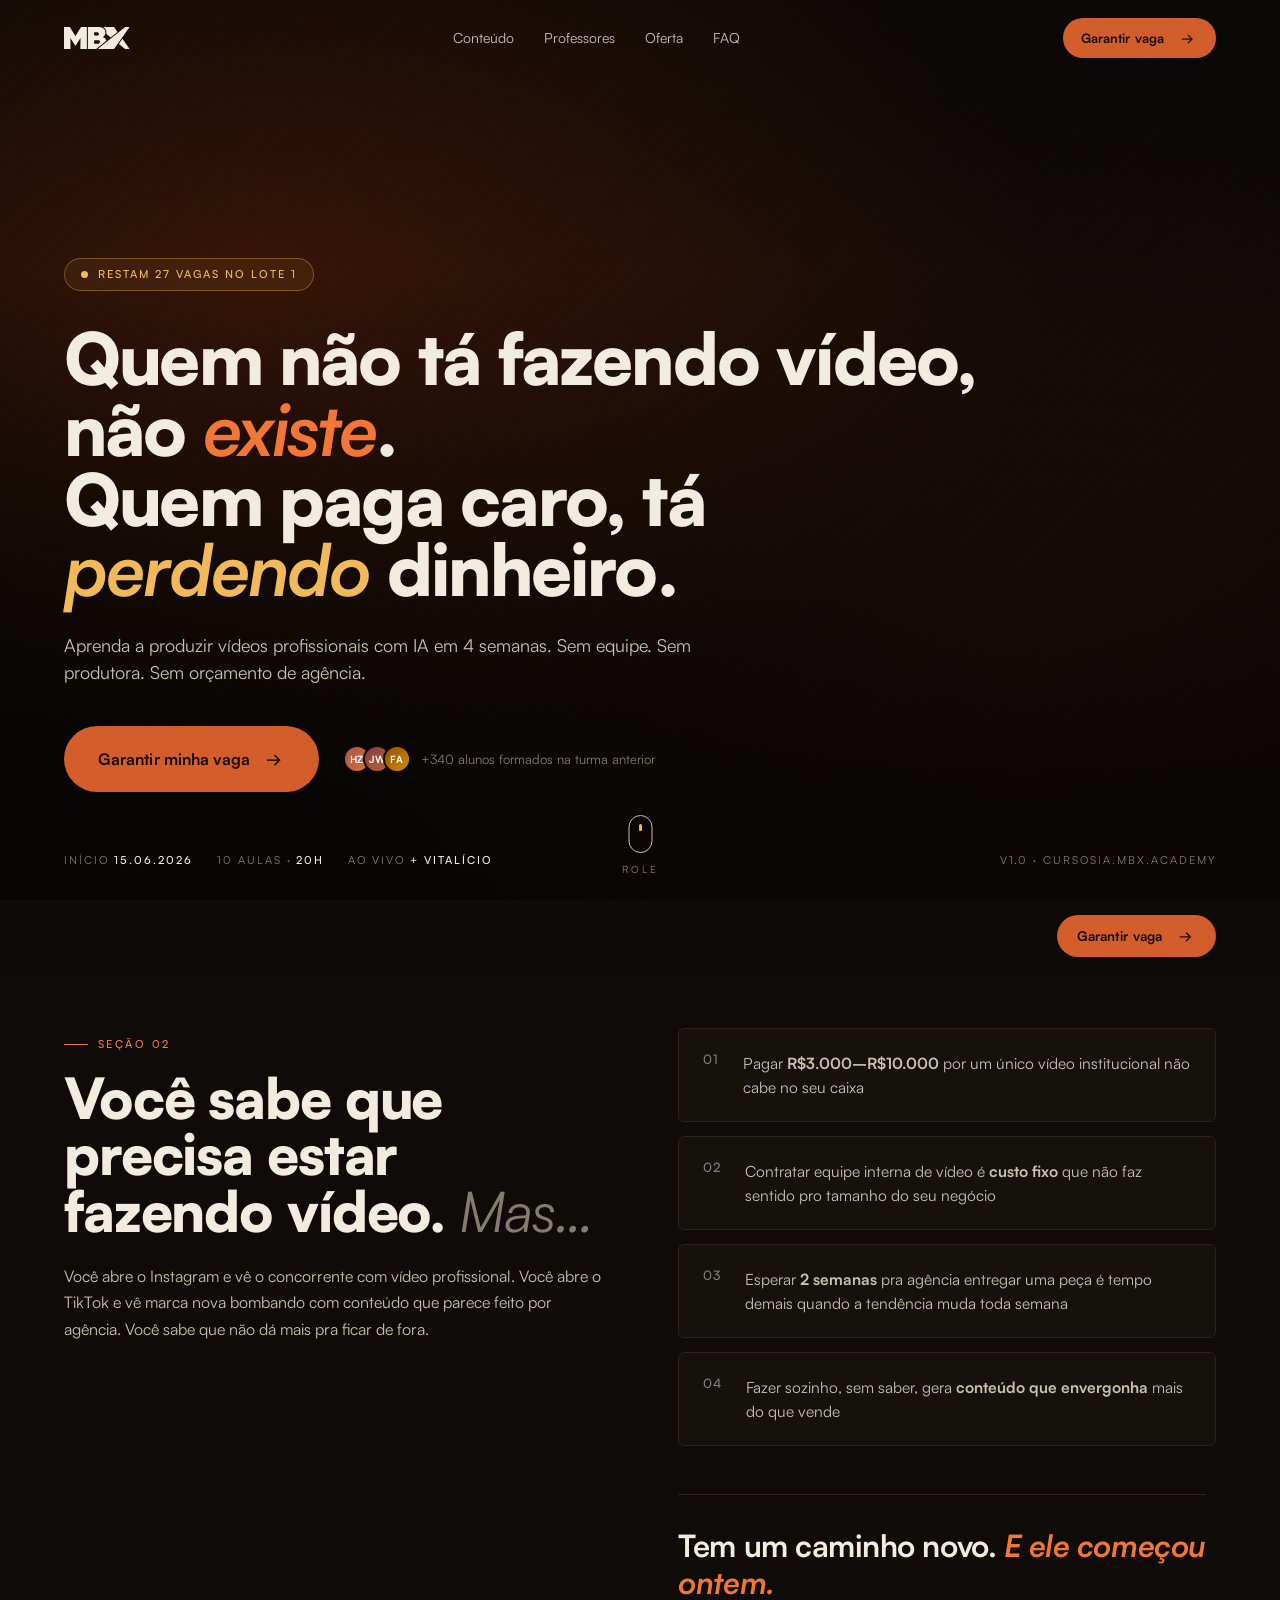
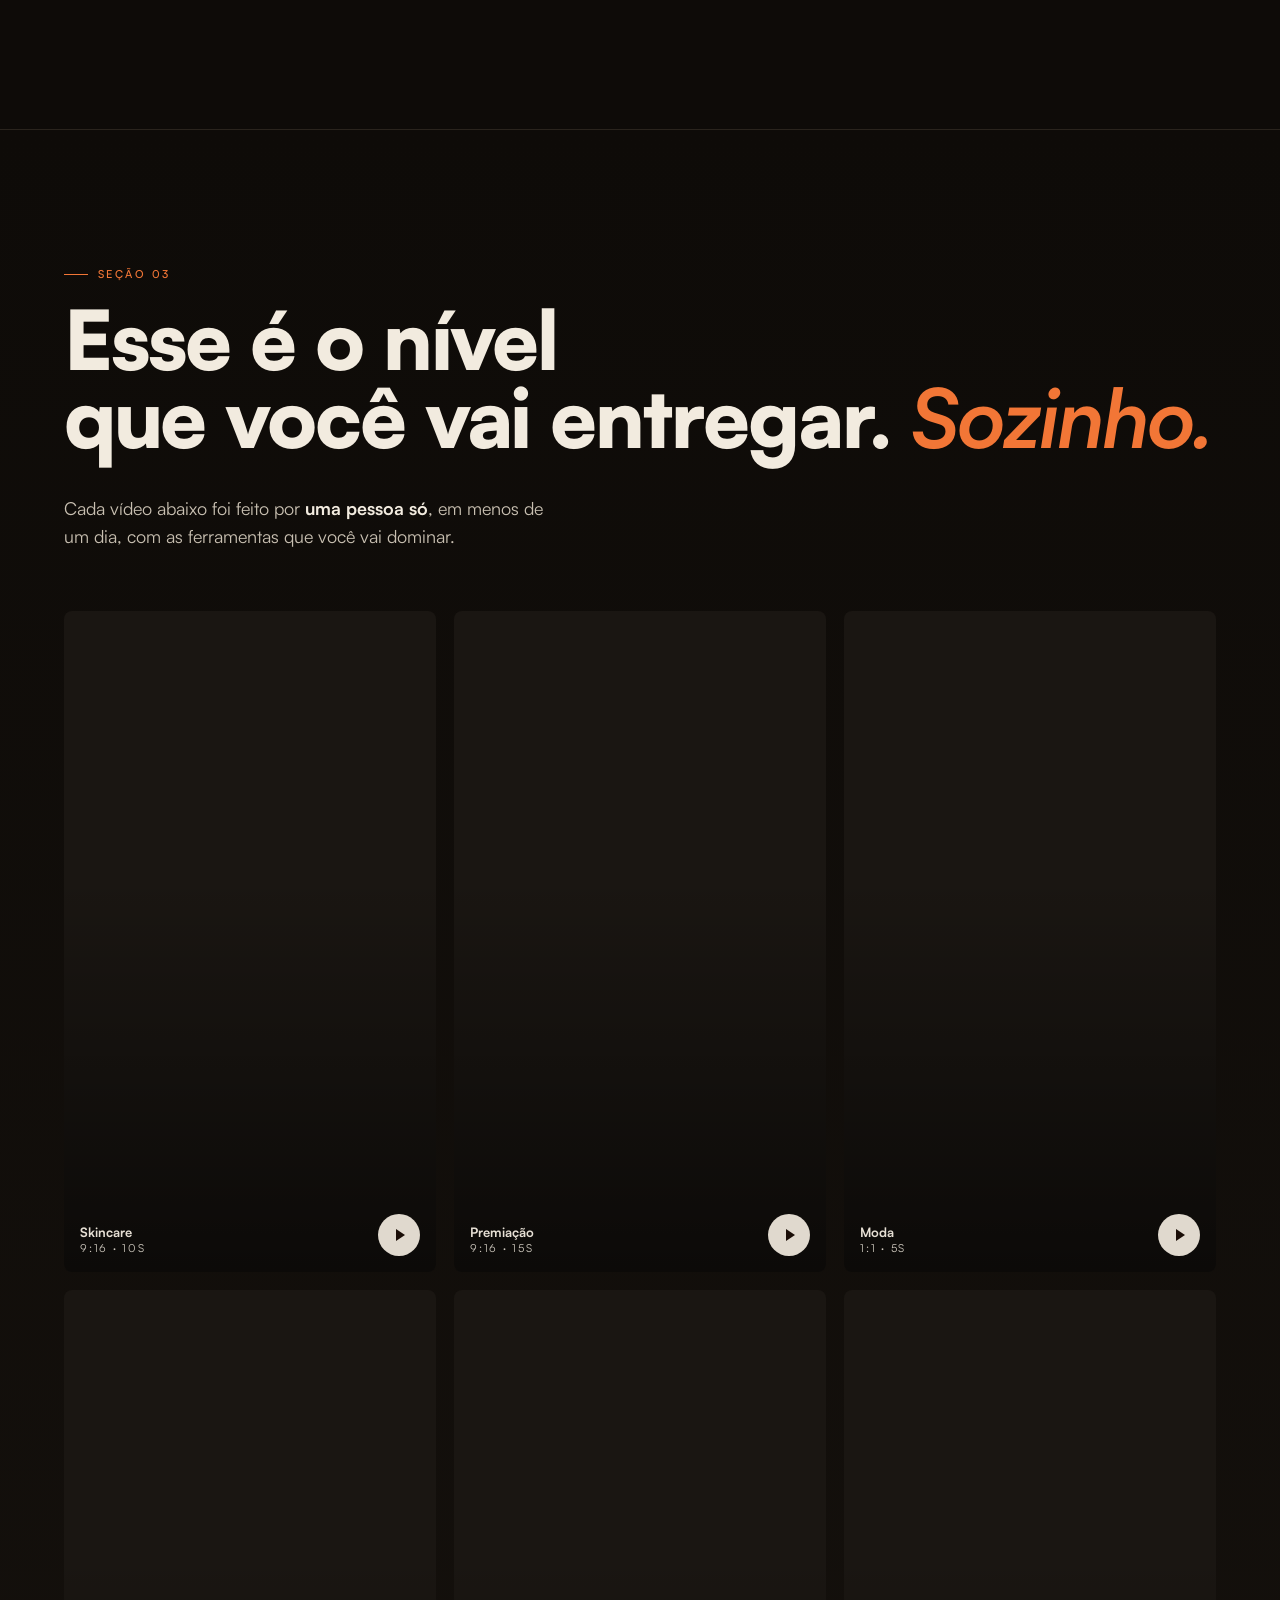
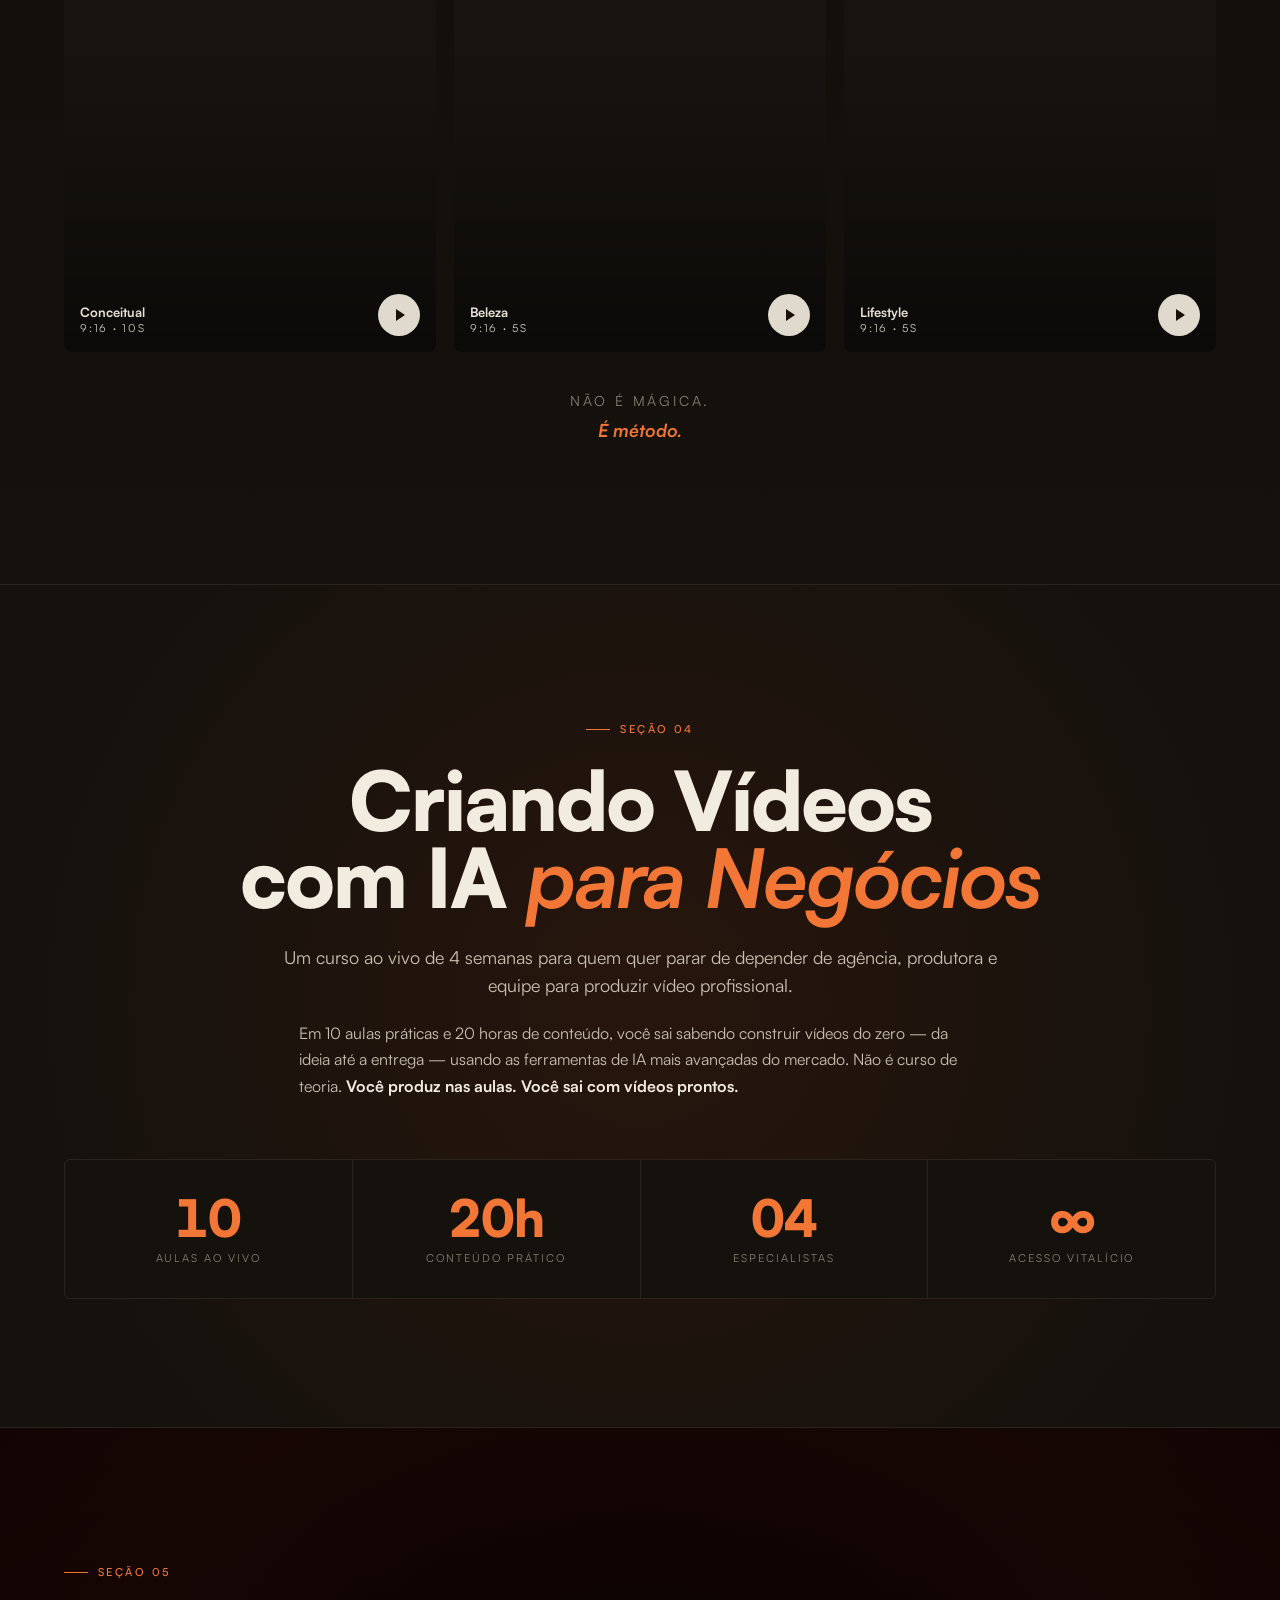
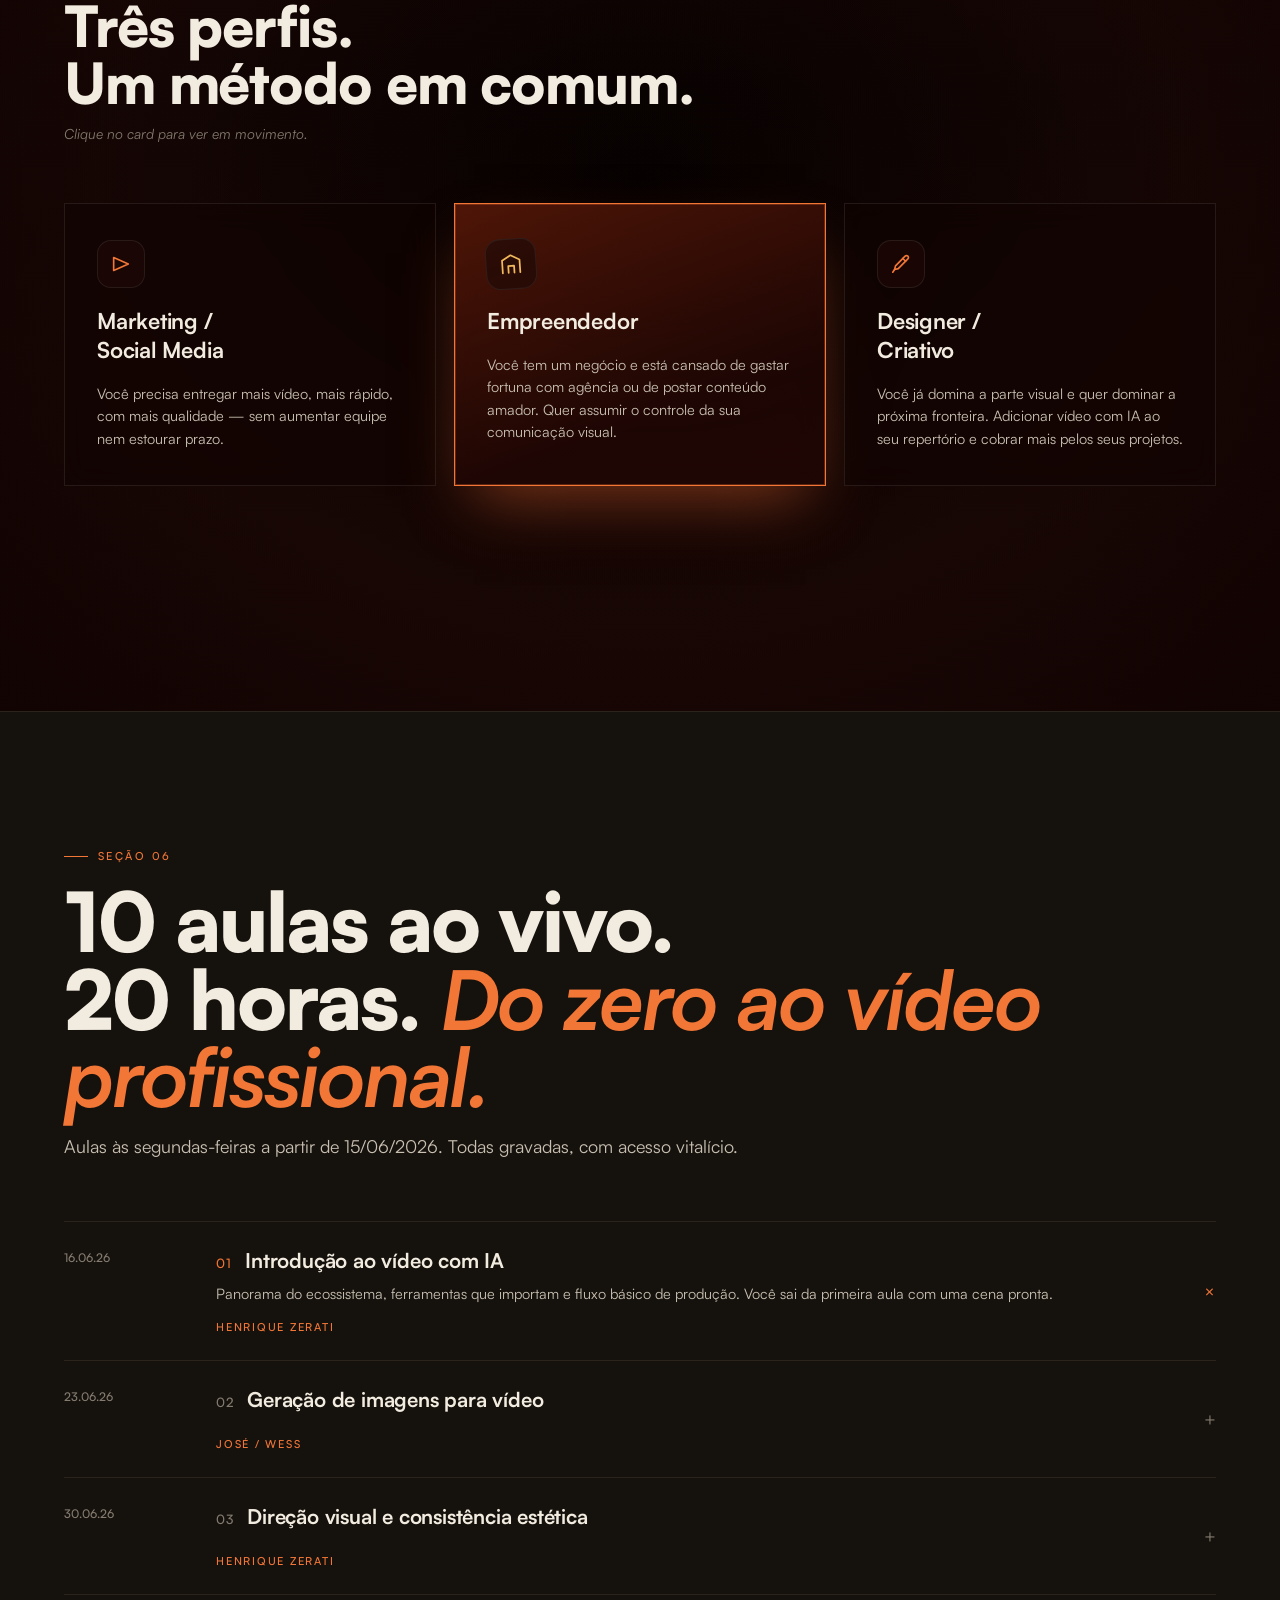
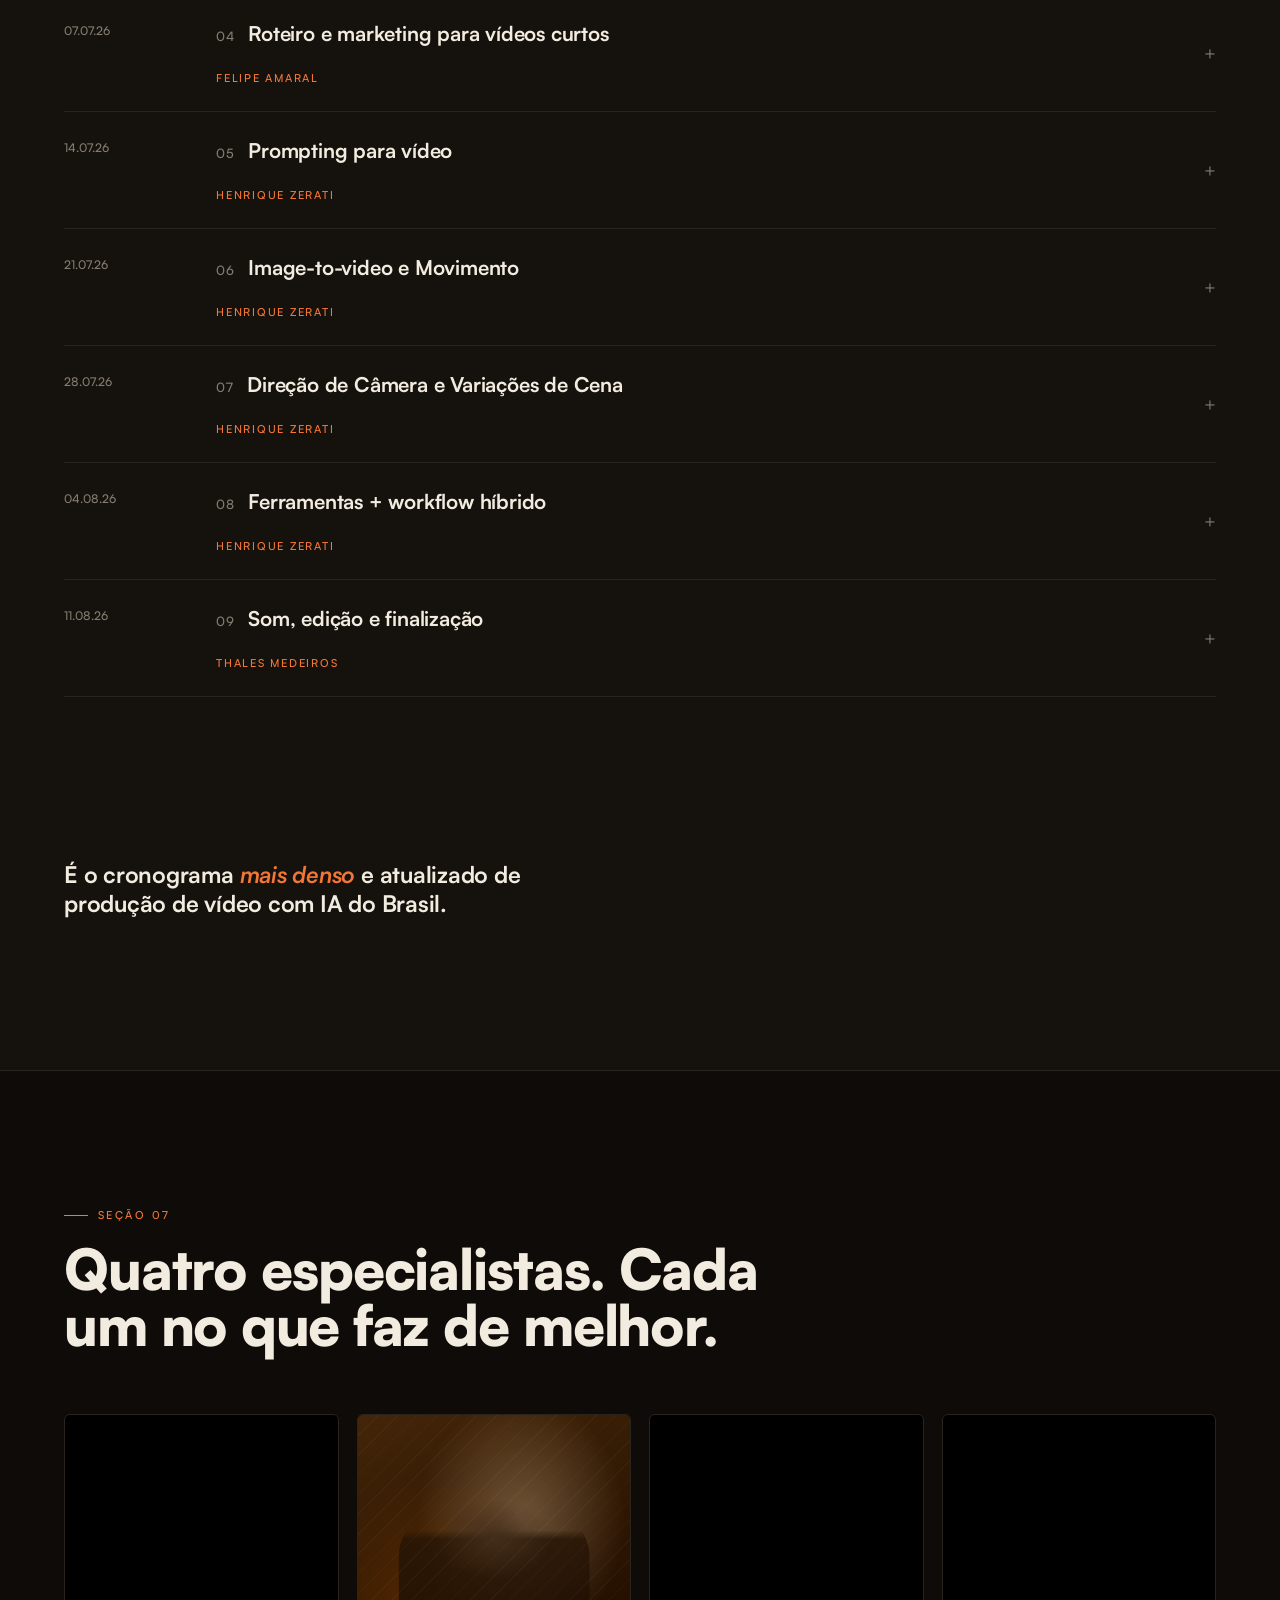
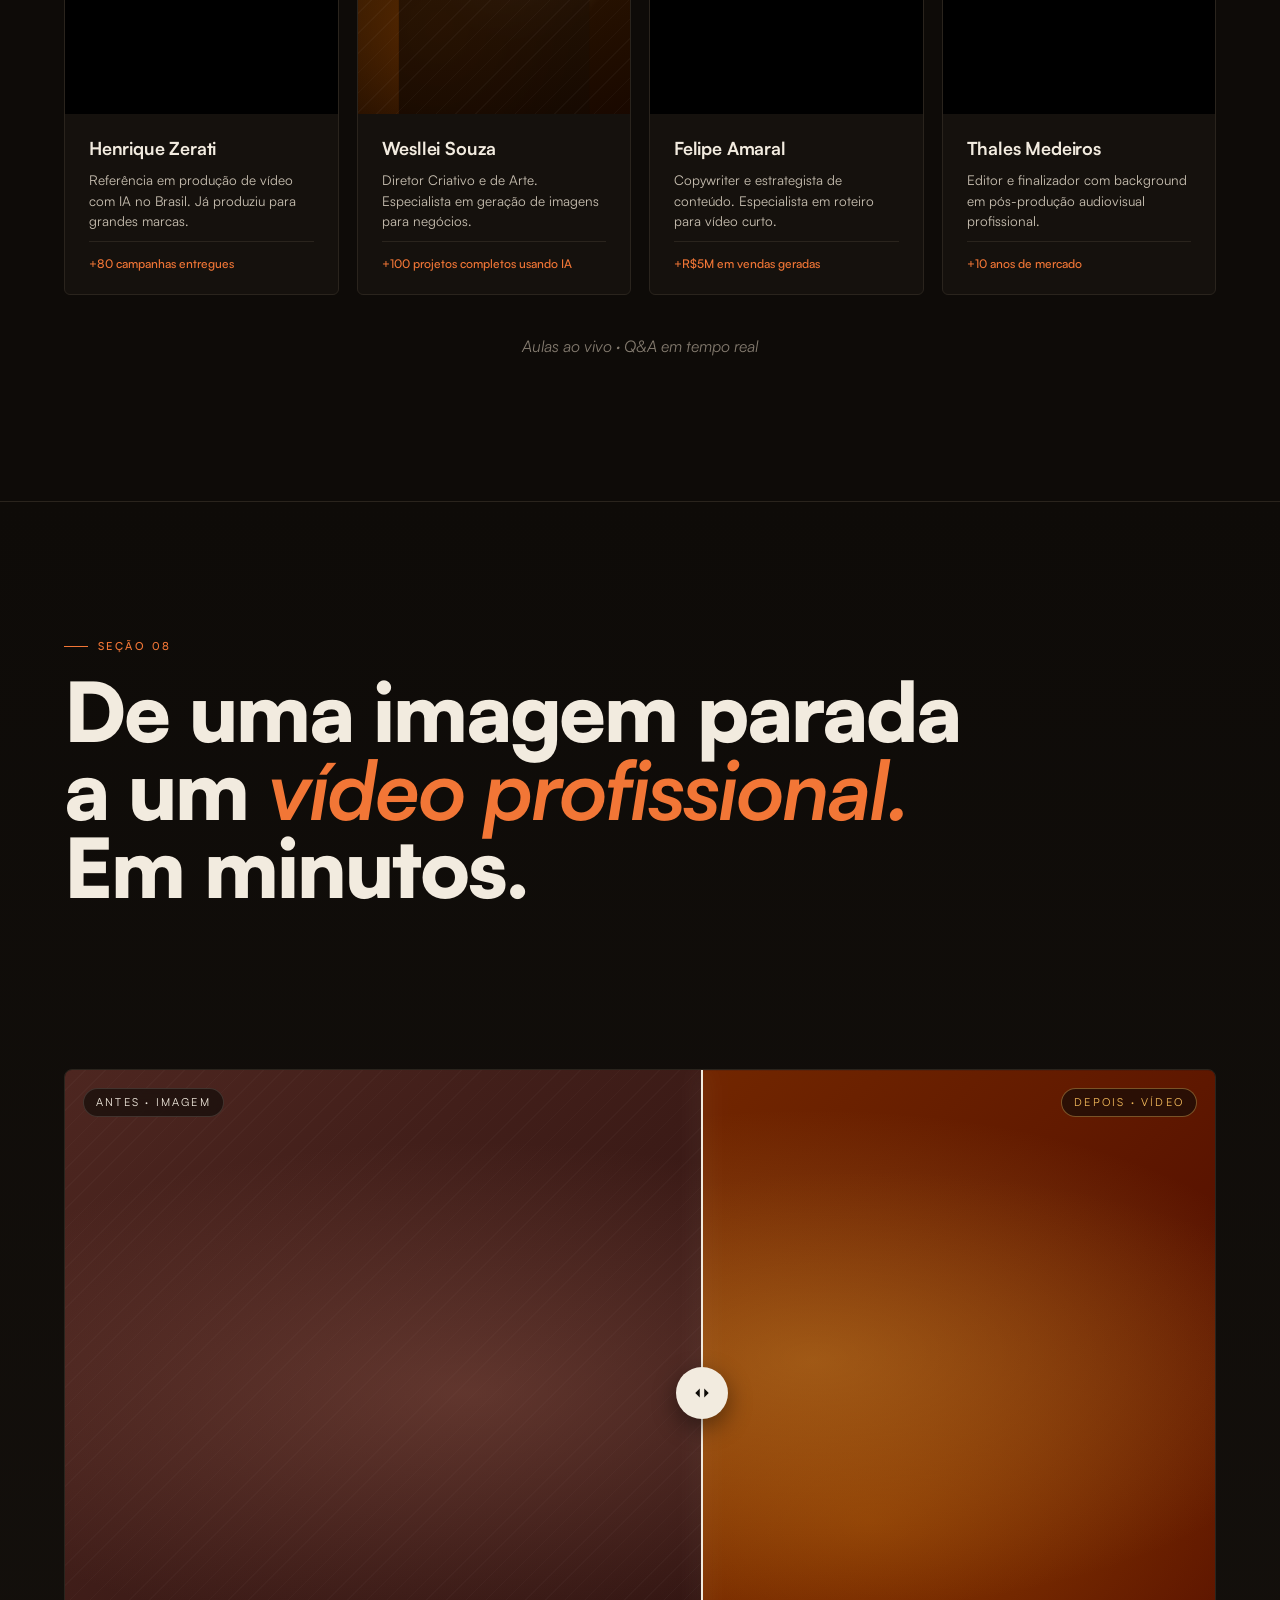
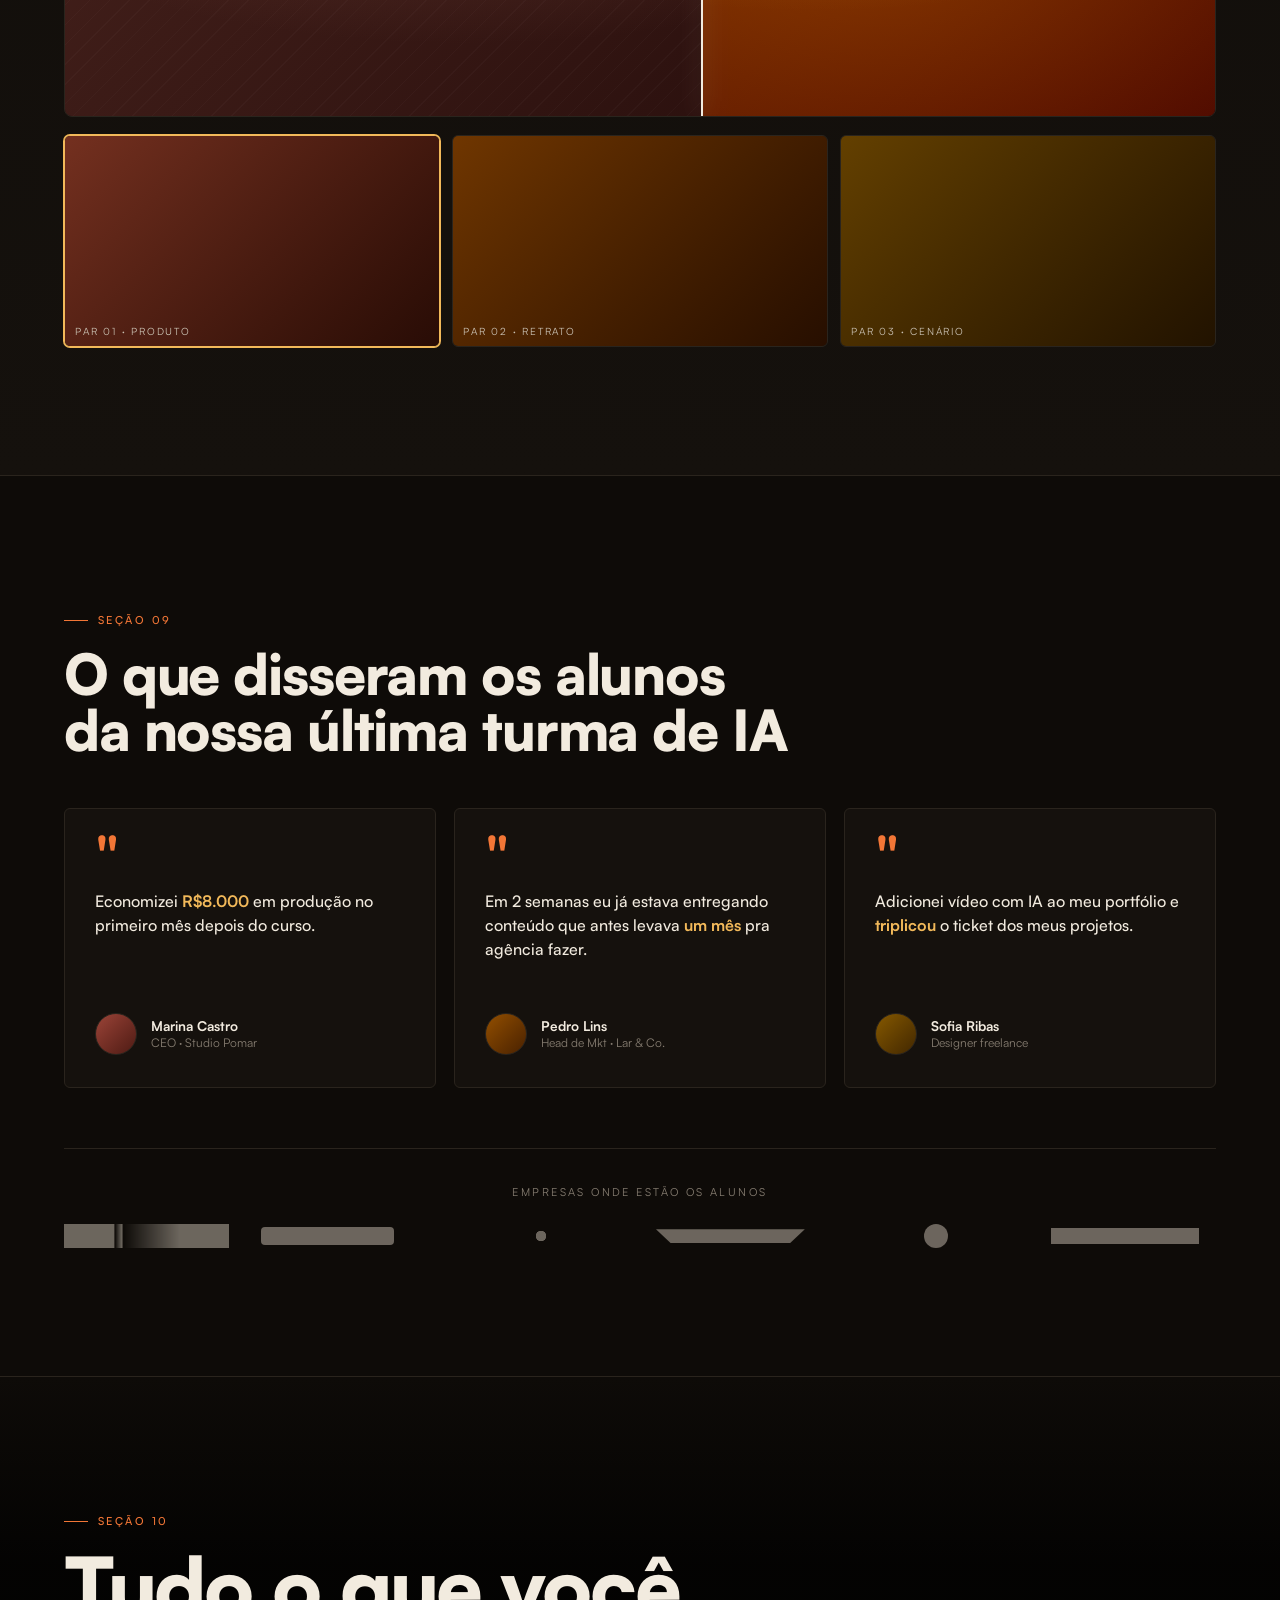
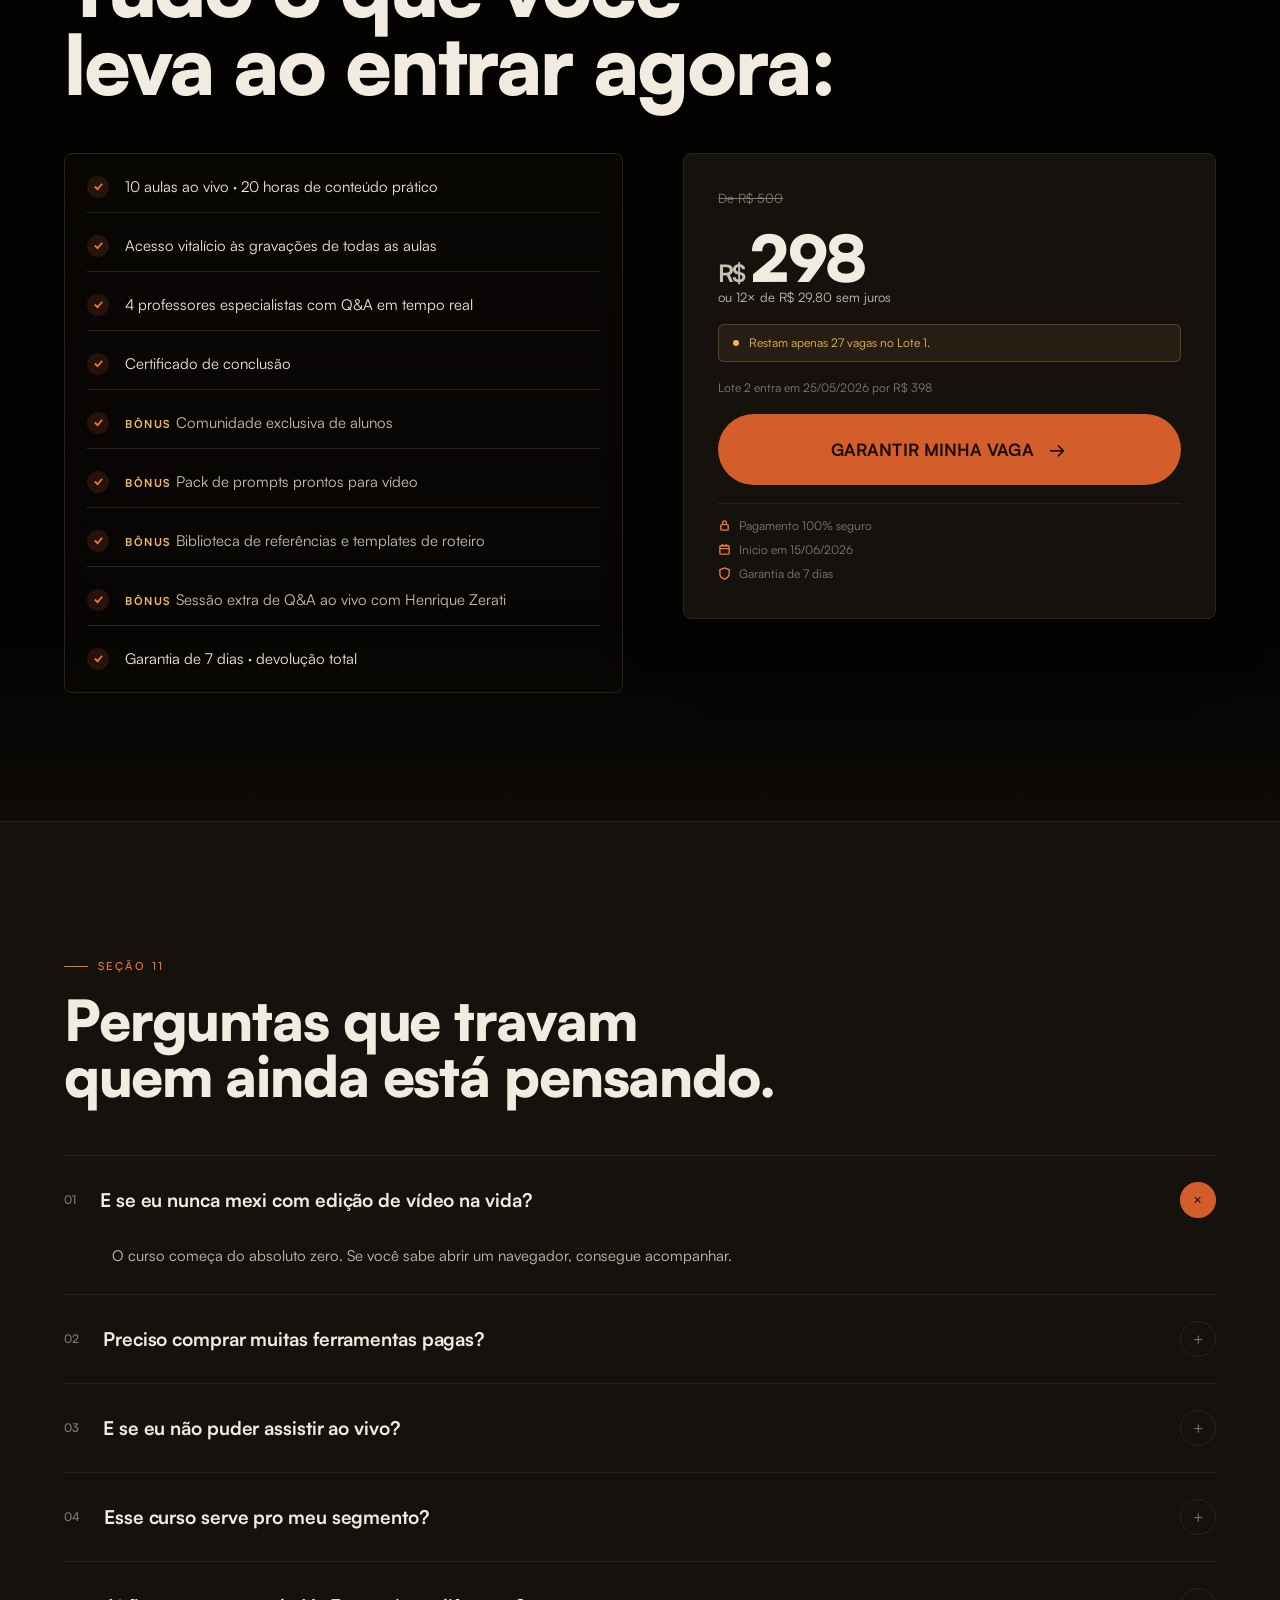
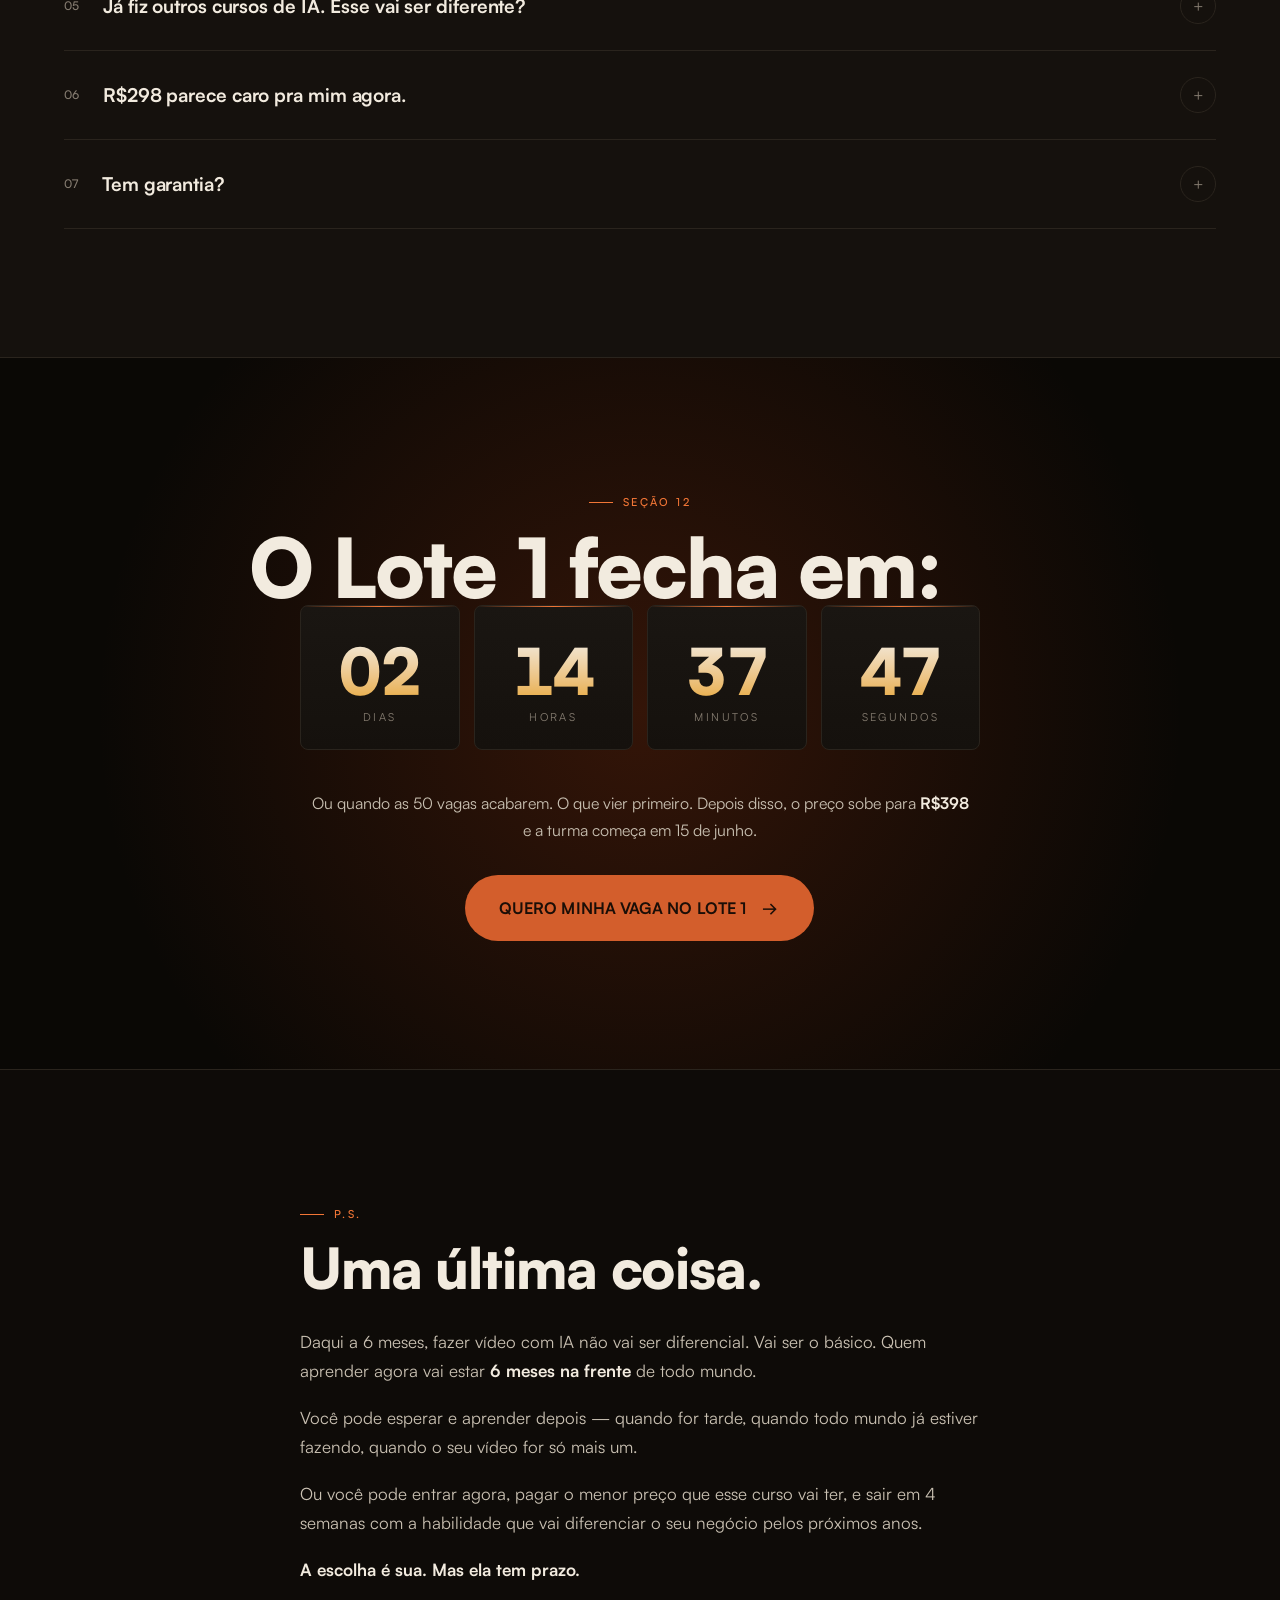
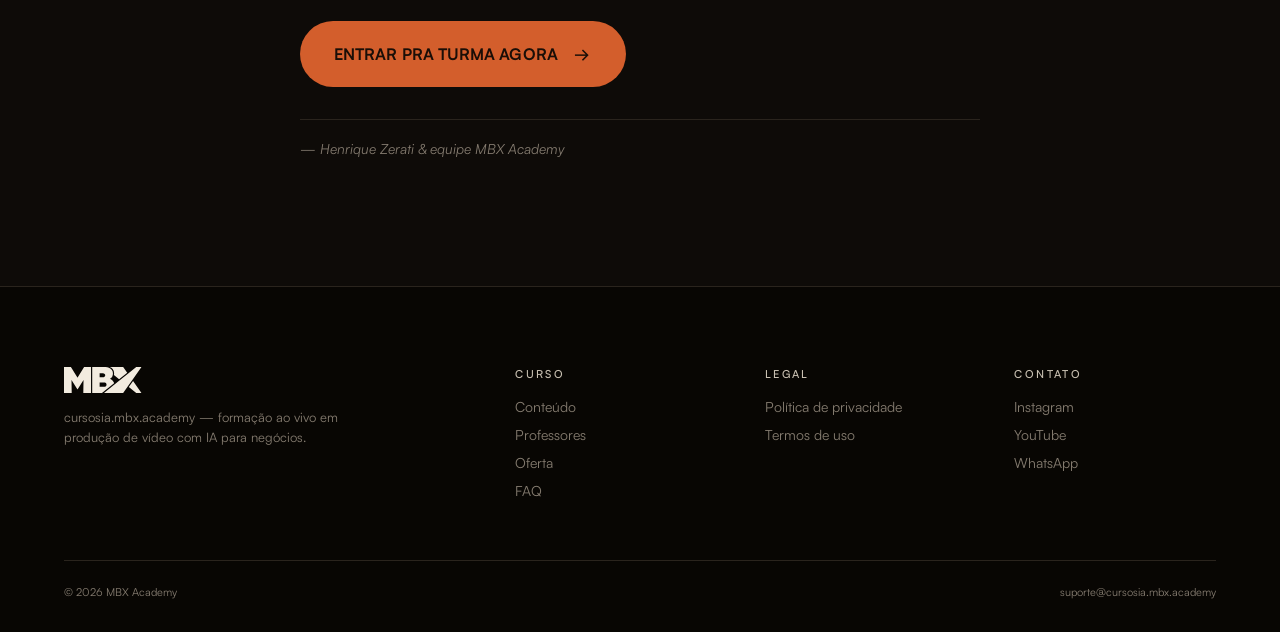
==== commit 12aaafa5: "correcao de texto no card do wesllei" ====
--- a/LP - Criando Videos com IA.html
+++ b/LP - Criando Videos com IA.html
@@ -222,7 +222,7 @@
         <div class="info"><div class="pname">Henrique Zerati</div><div class="pbio">Referência em produção de vídeo com IA no Brasil. Já produziu para grandes marcas.</div><div class="pnum">+80 campanhas entregues</div></div>
       </div>
       <div class="prof-card"><div class="photo" style="--ph:60"><div class="silhouette"></div></div>
-        <div class="info"><div class="pname">Wesllei Souza</div><div class="pbio">Especialista em geração de imagens com IA. Background em direção de arte digital.</div><div class="pnum">+120 projetos com IA</div></div>
+        <div class="info"><div class="pname">Wesllei Souza</div><div class="pbio">Diretor Criativo e de Arte. Especialista em geração de imagens para negócios.</div><div class="pnum">+100 projetos completos usando IA</div></div>
       </div>
       <div class="prof-card"><div class="photo has-video" style="--ph:90"><video class="prof-video" autoplay muted loop playsinline preload="auto"><source src="assets/felipe.mp4" type="video/mp4"/></video></div>
         <div class="info"><div class="pname">Felipe Amaral</div><div class="pbio">Copywriter e estrategista de conteúdo. Especialista em roteiro para vídeo curto.</div><div class="pnum">+R$5M em vendas geradas</div></div>
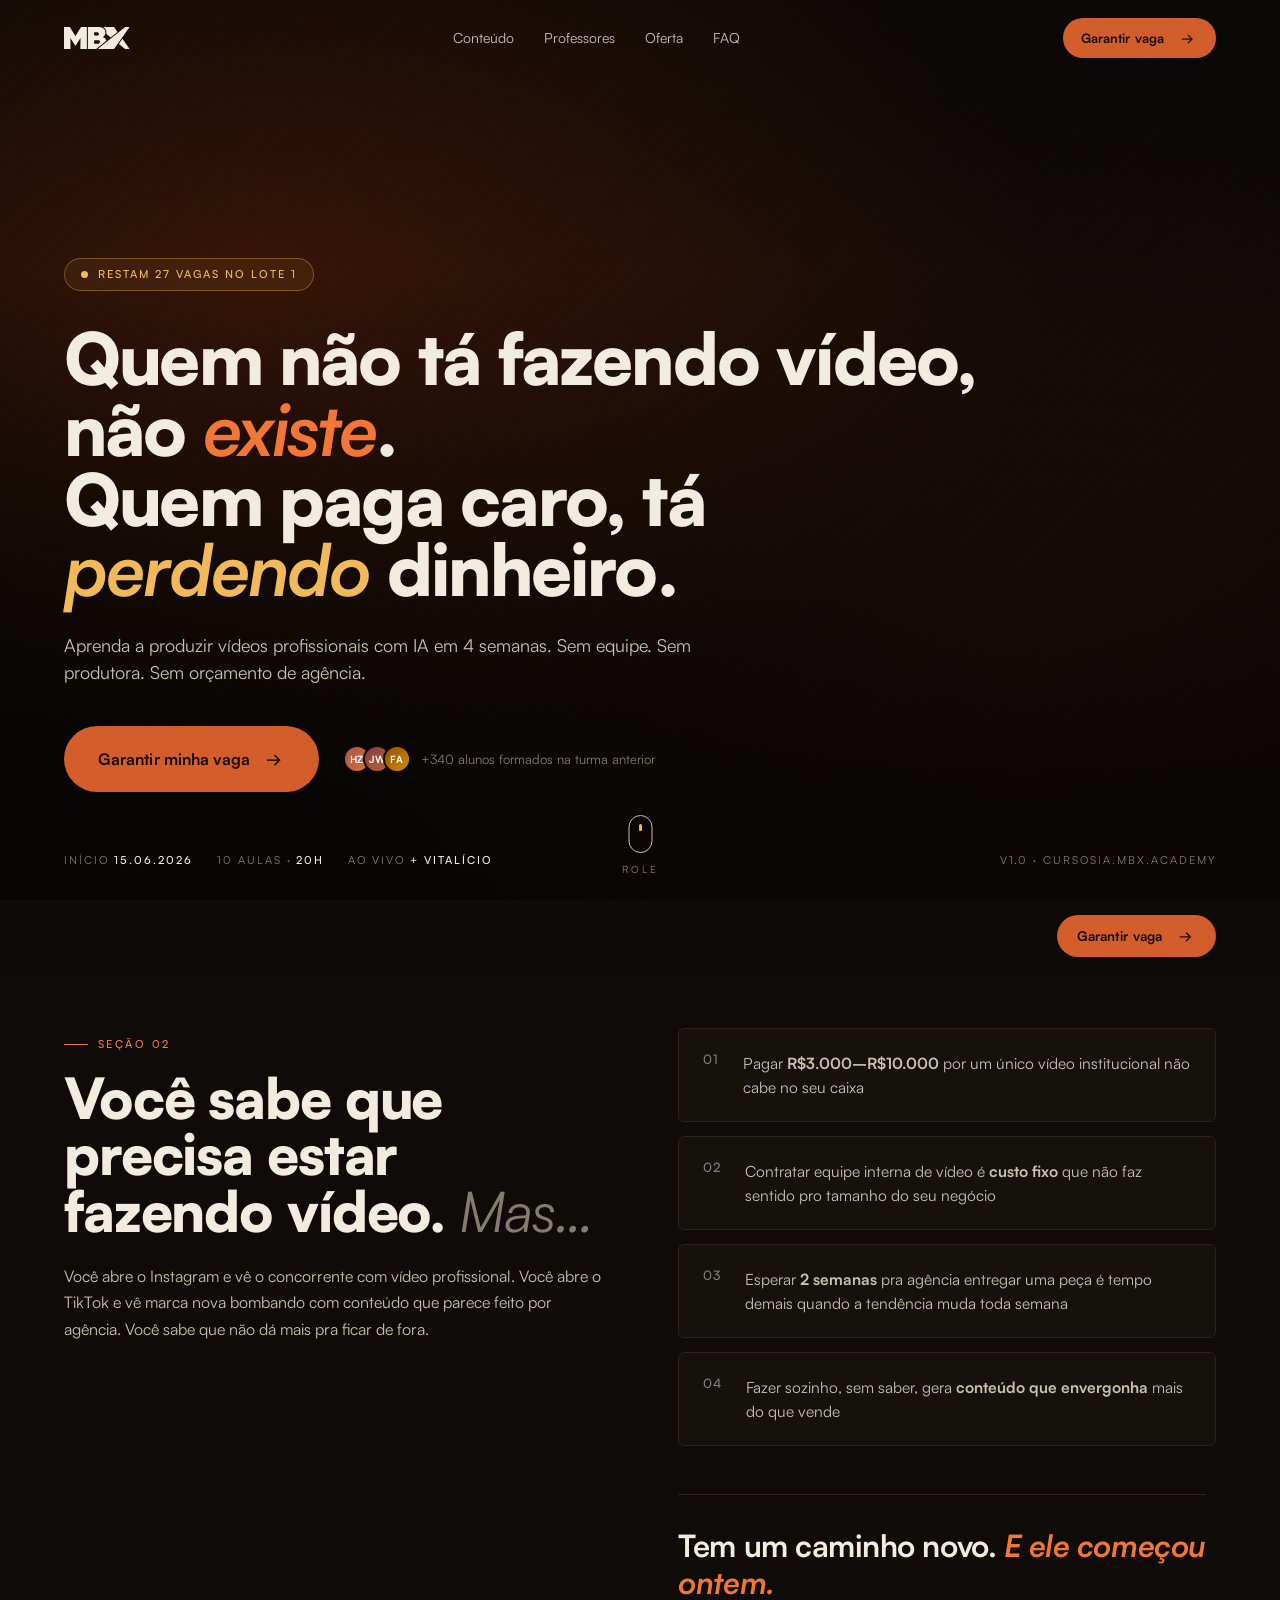
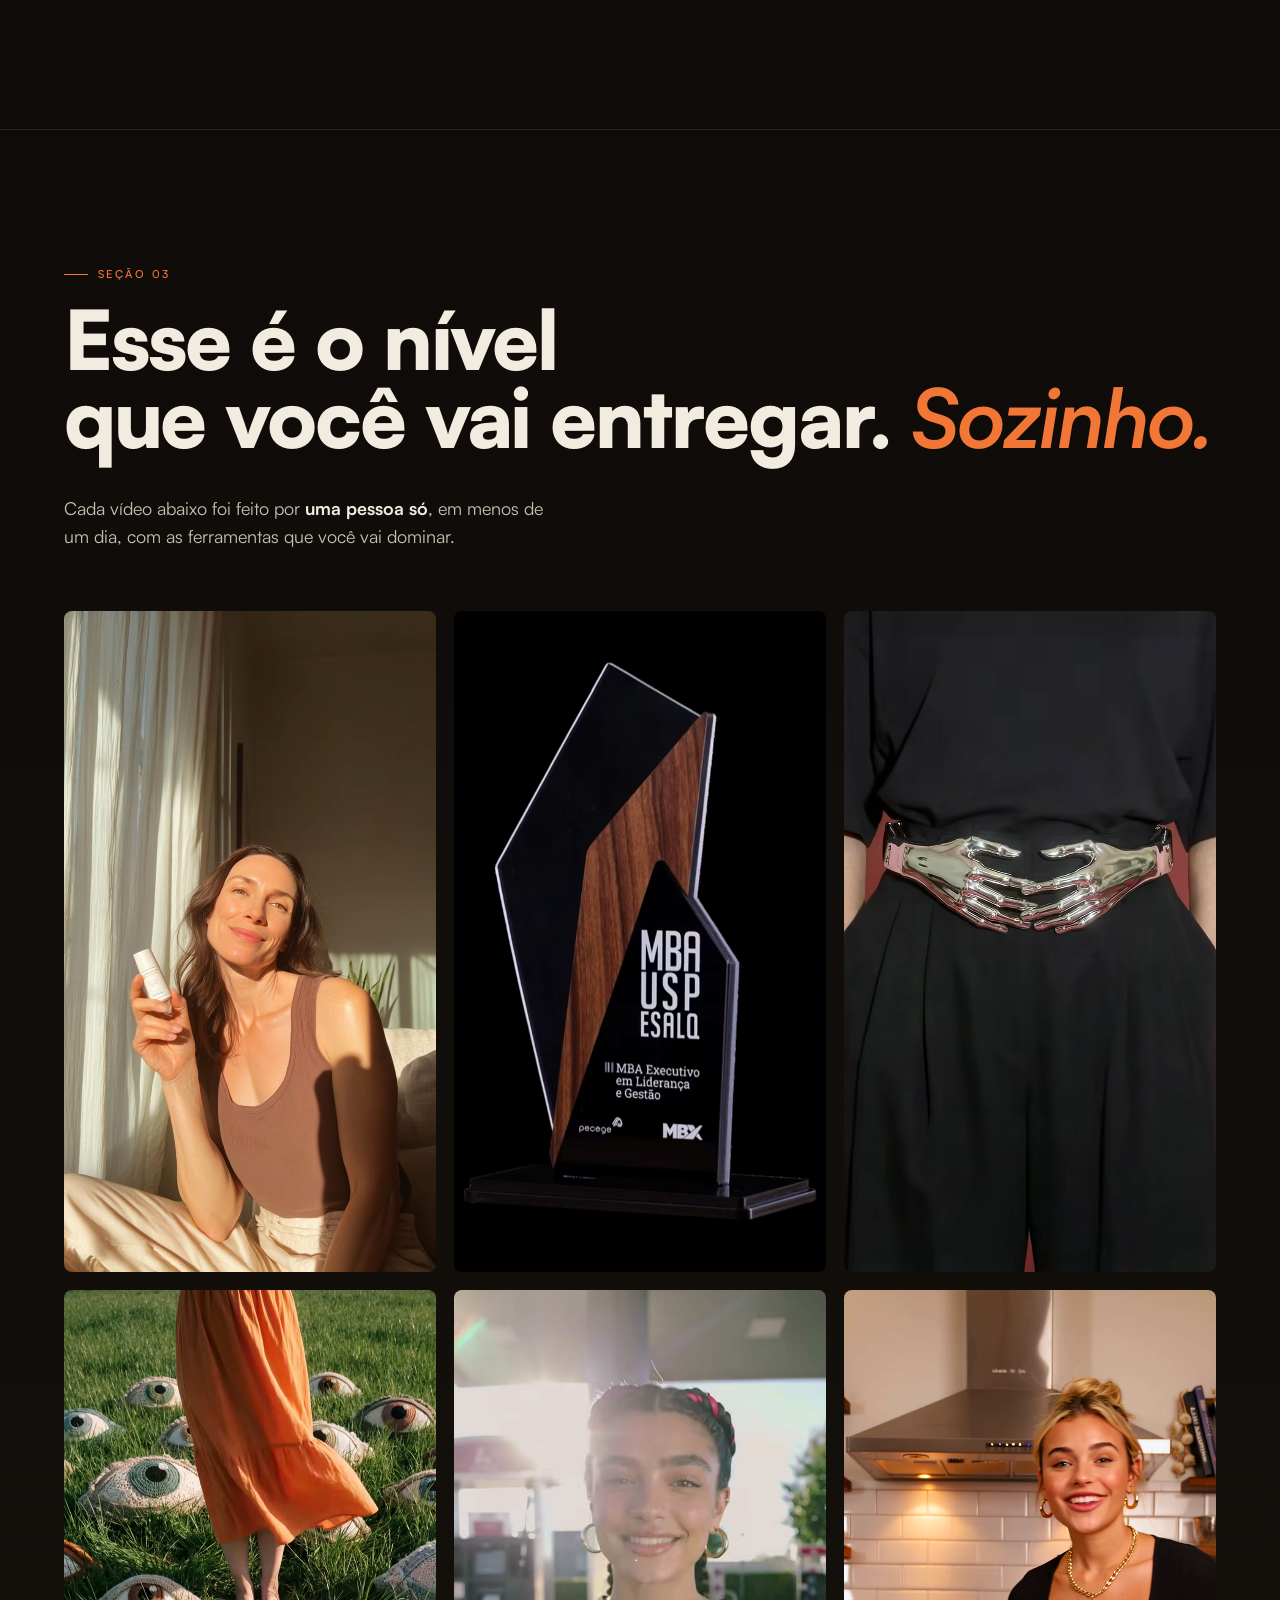
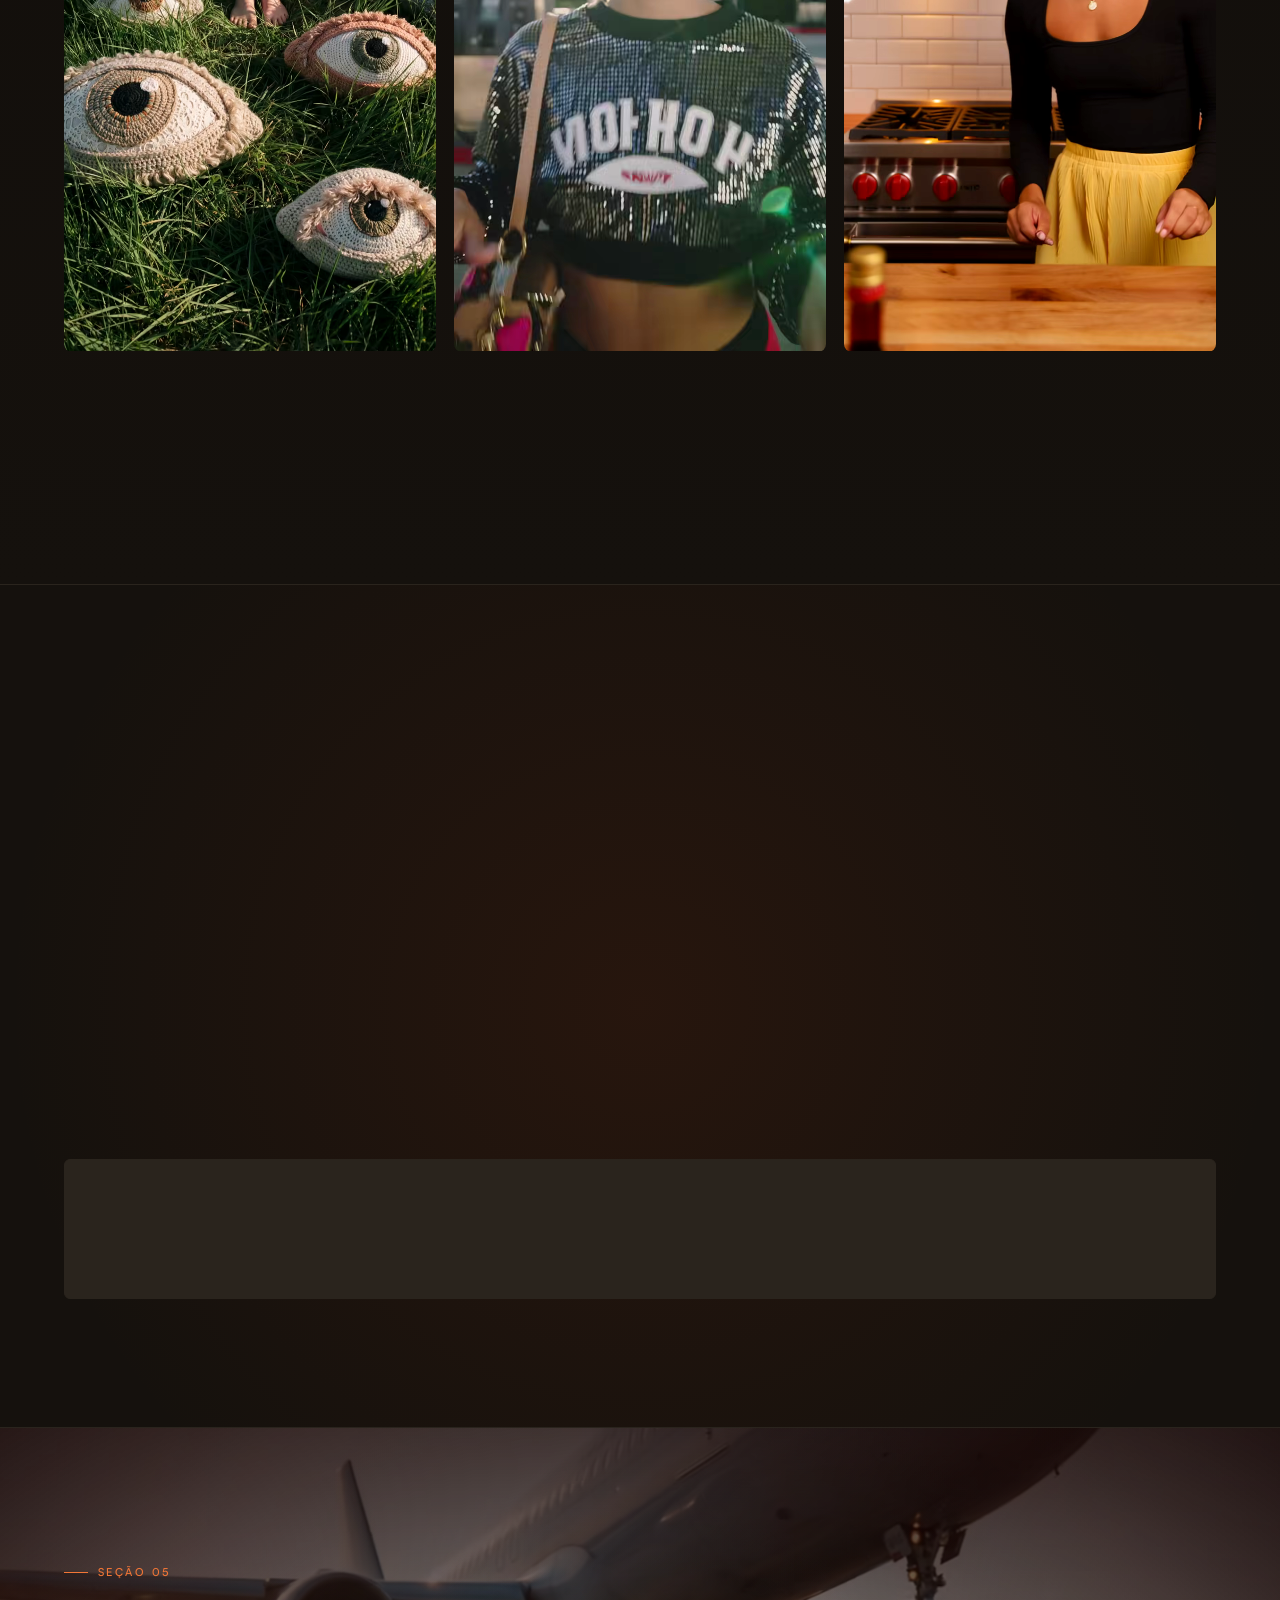
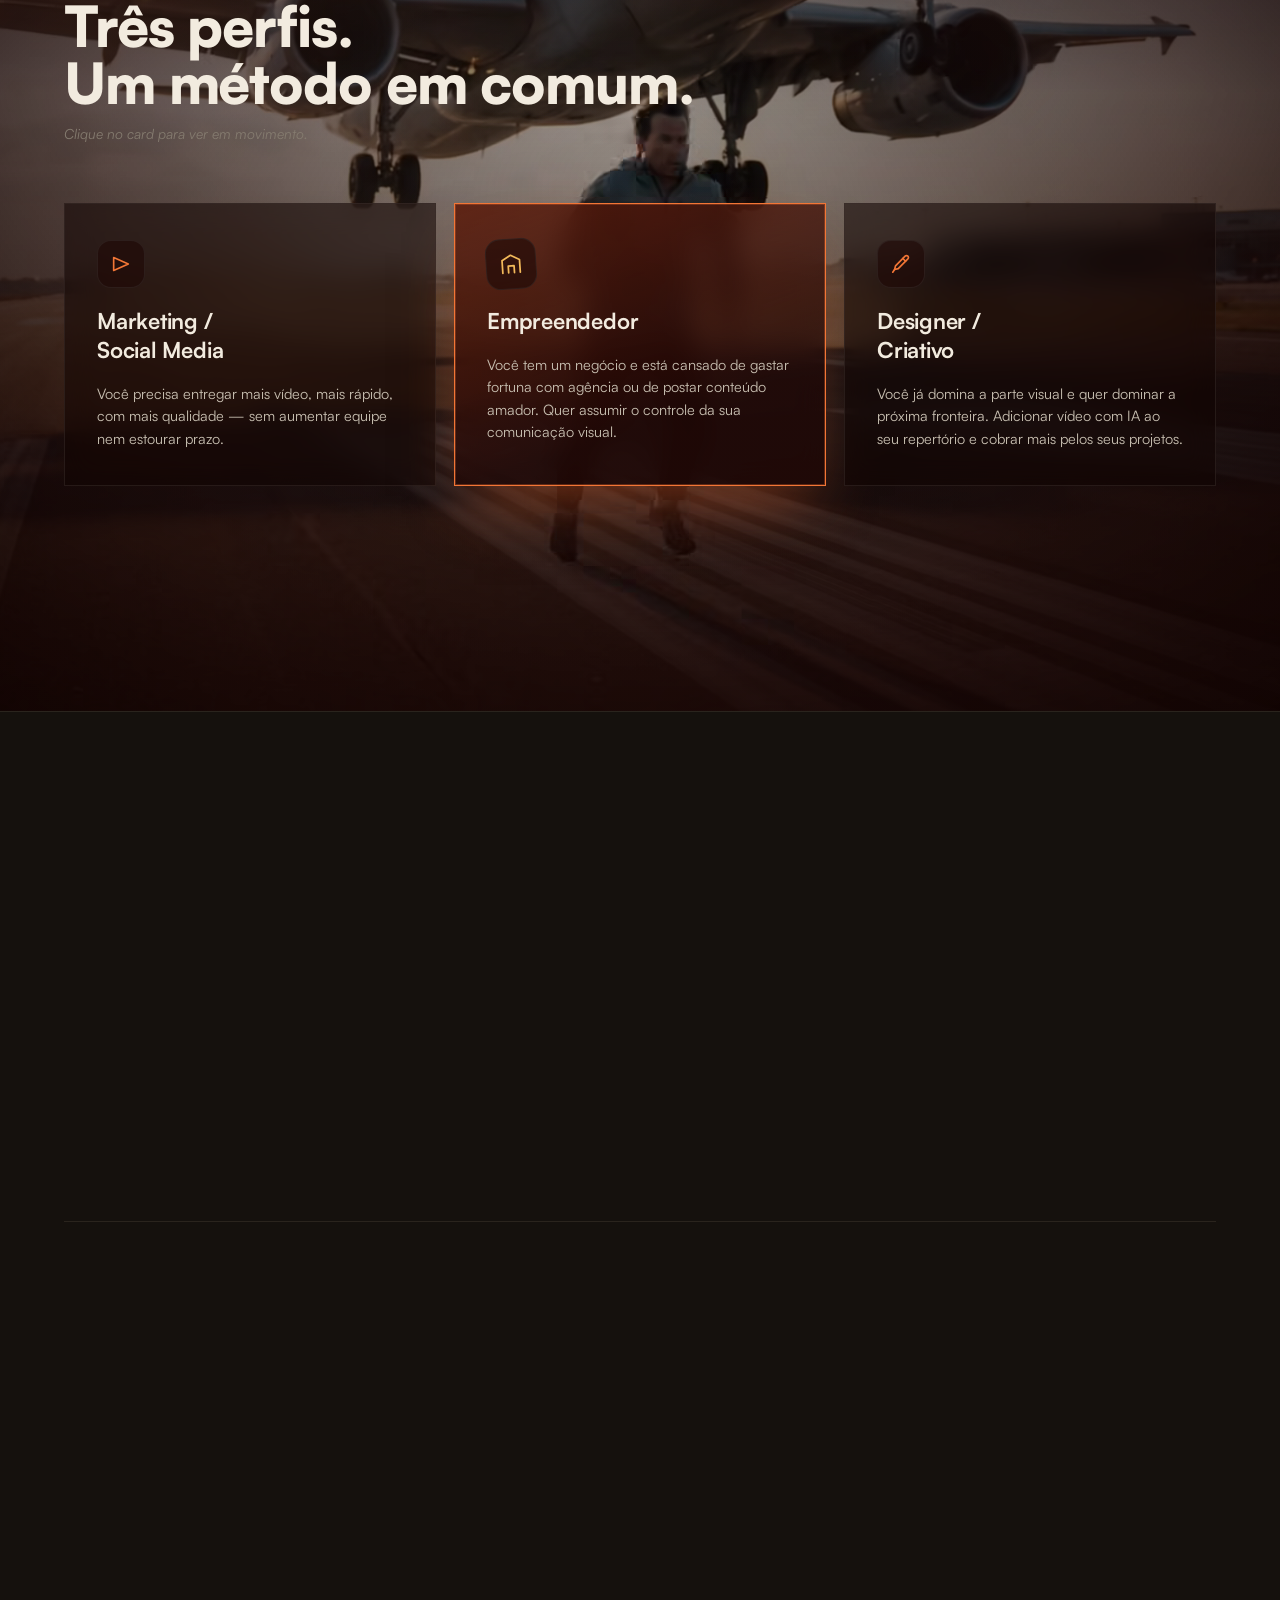
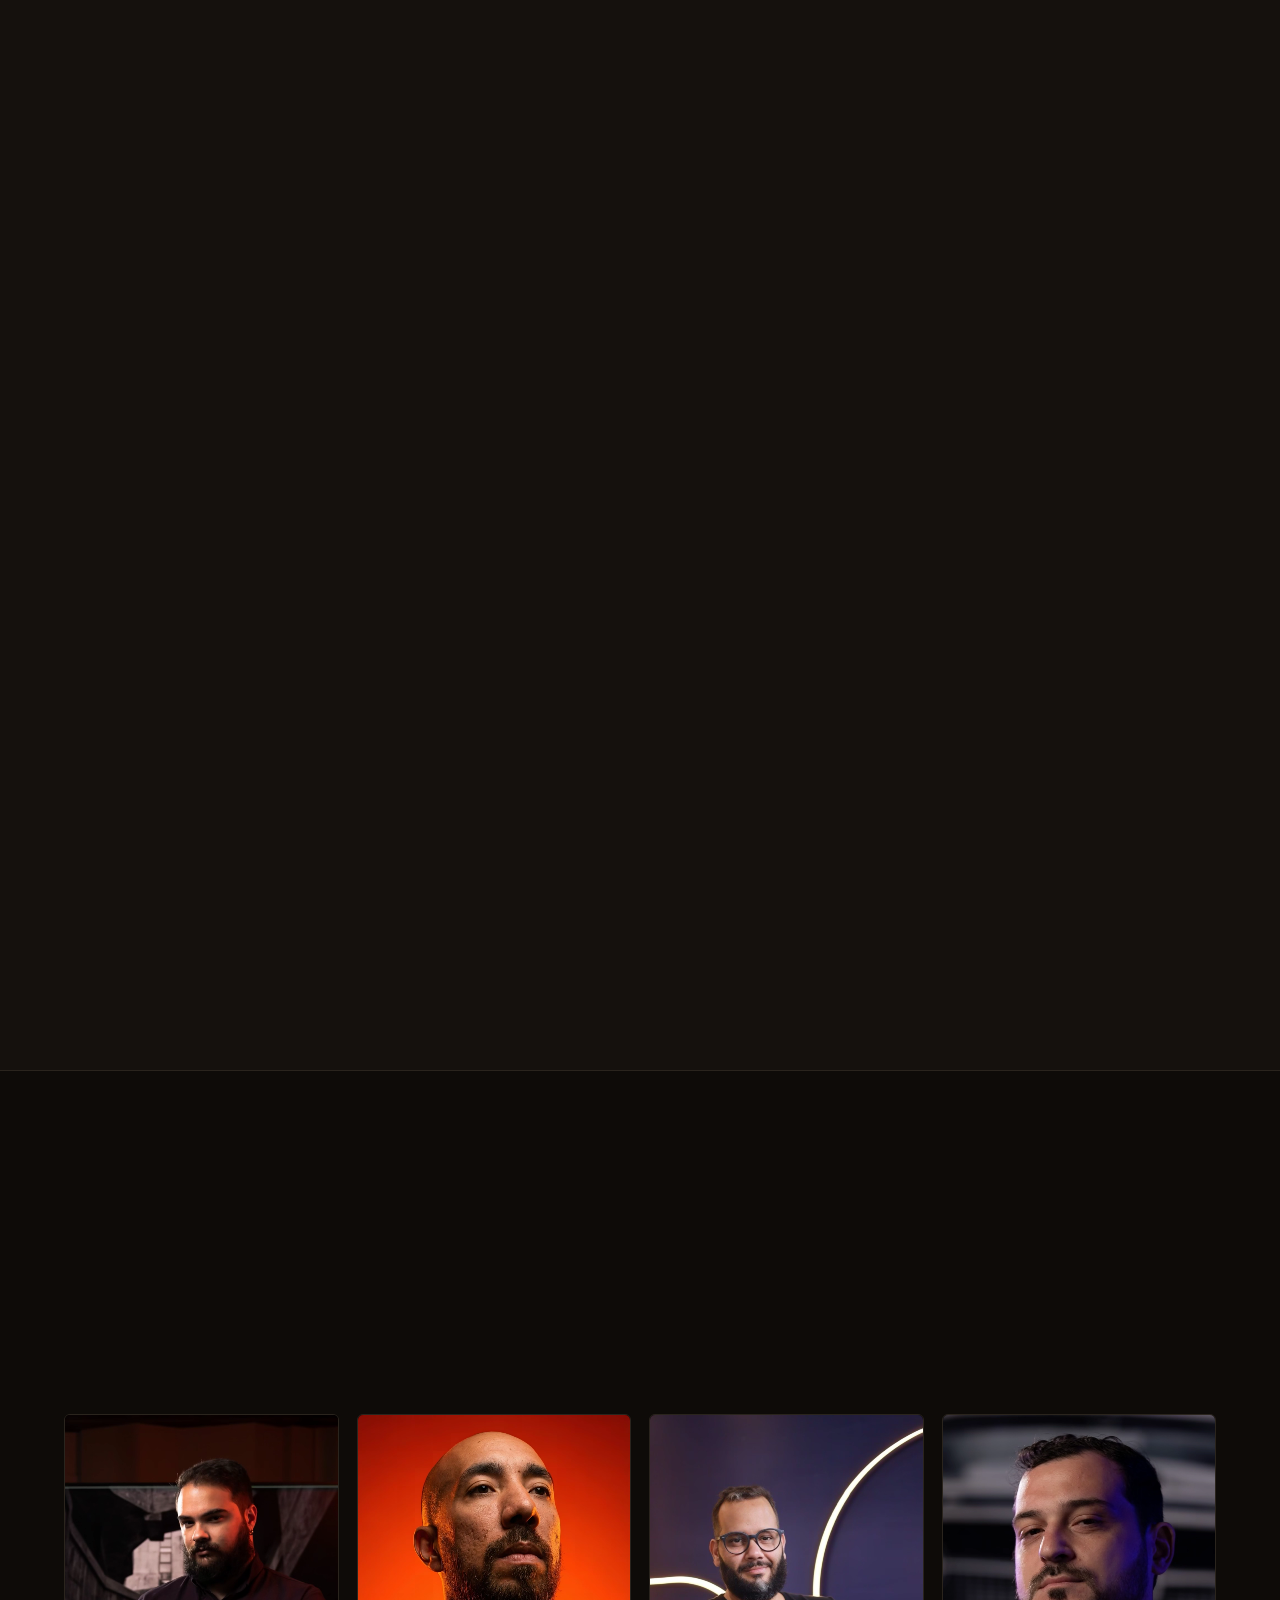
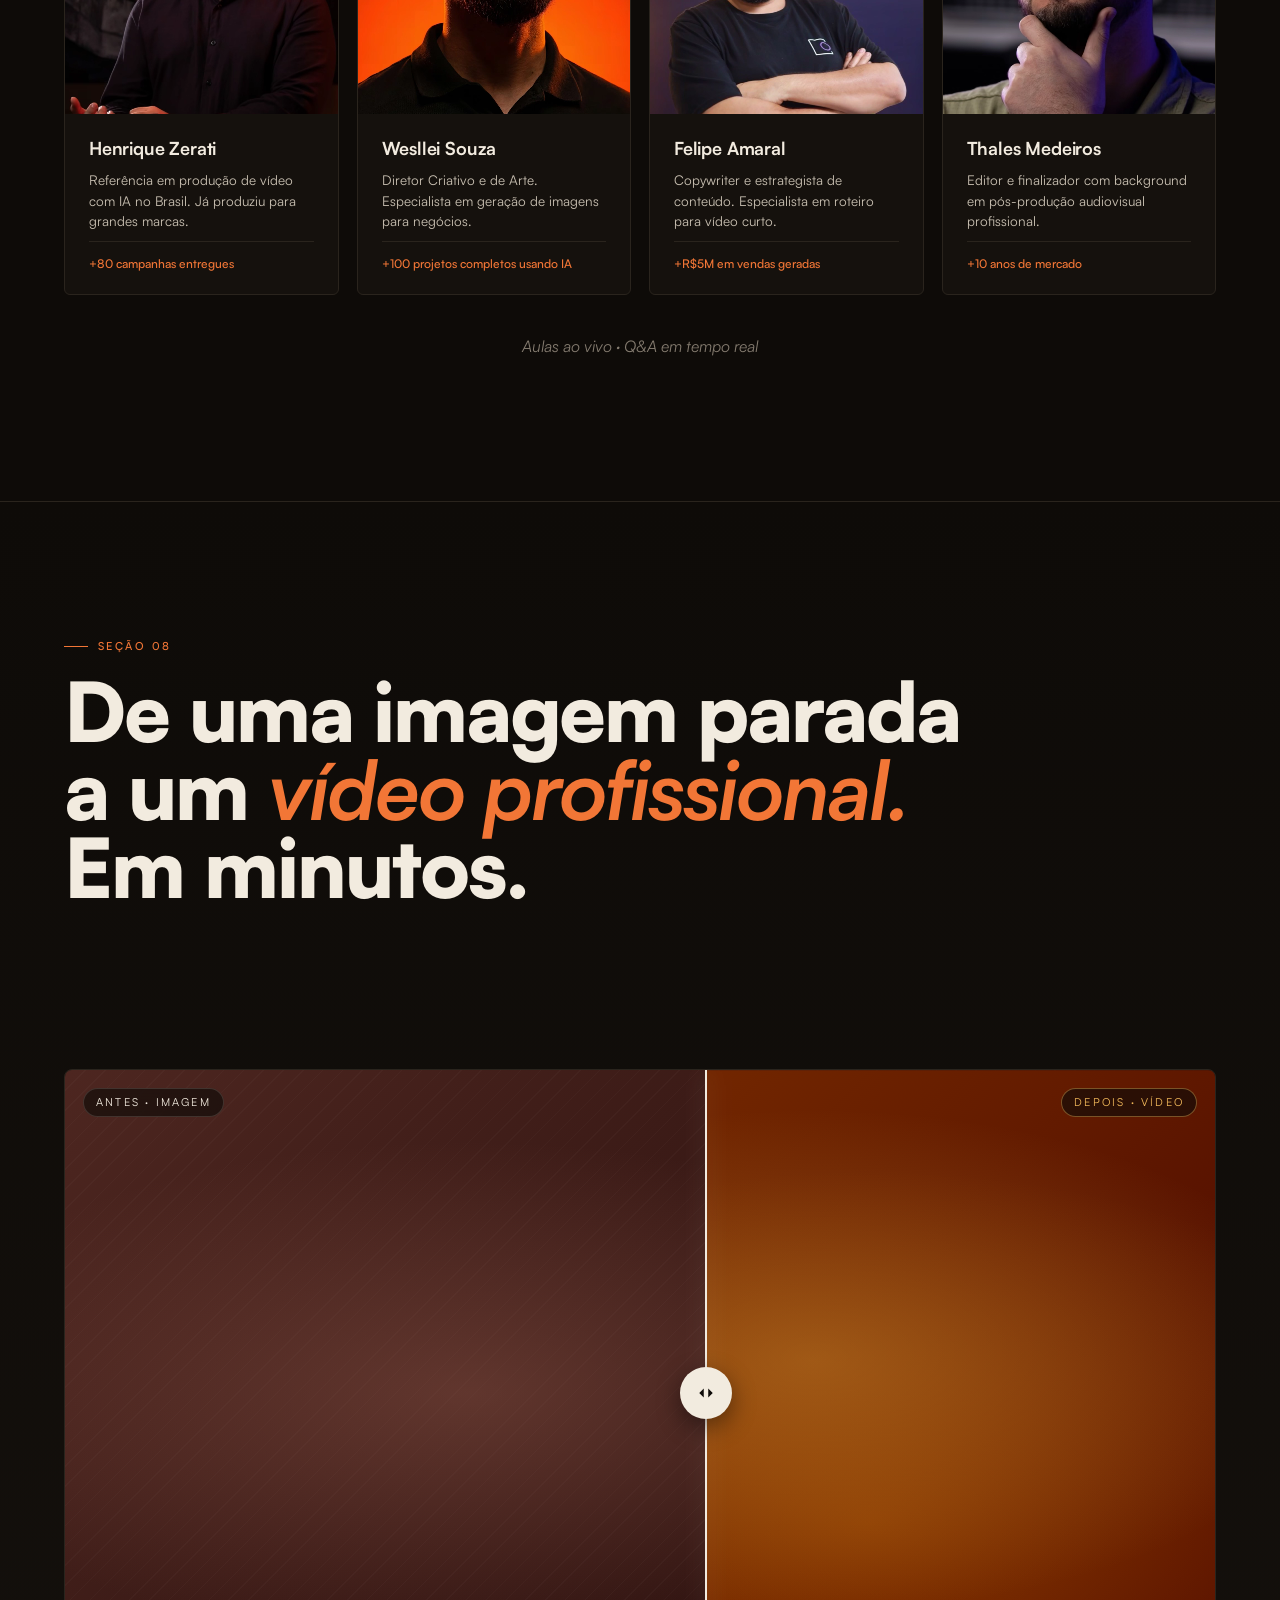
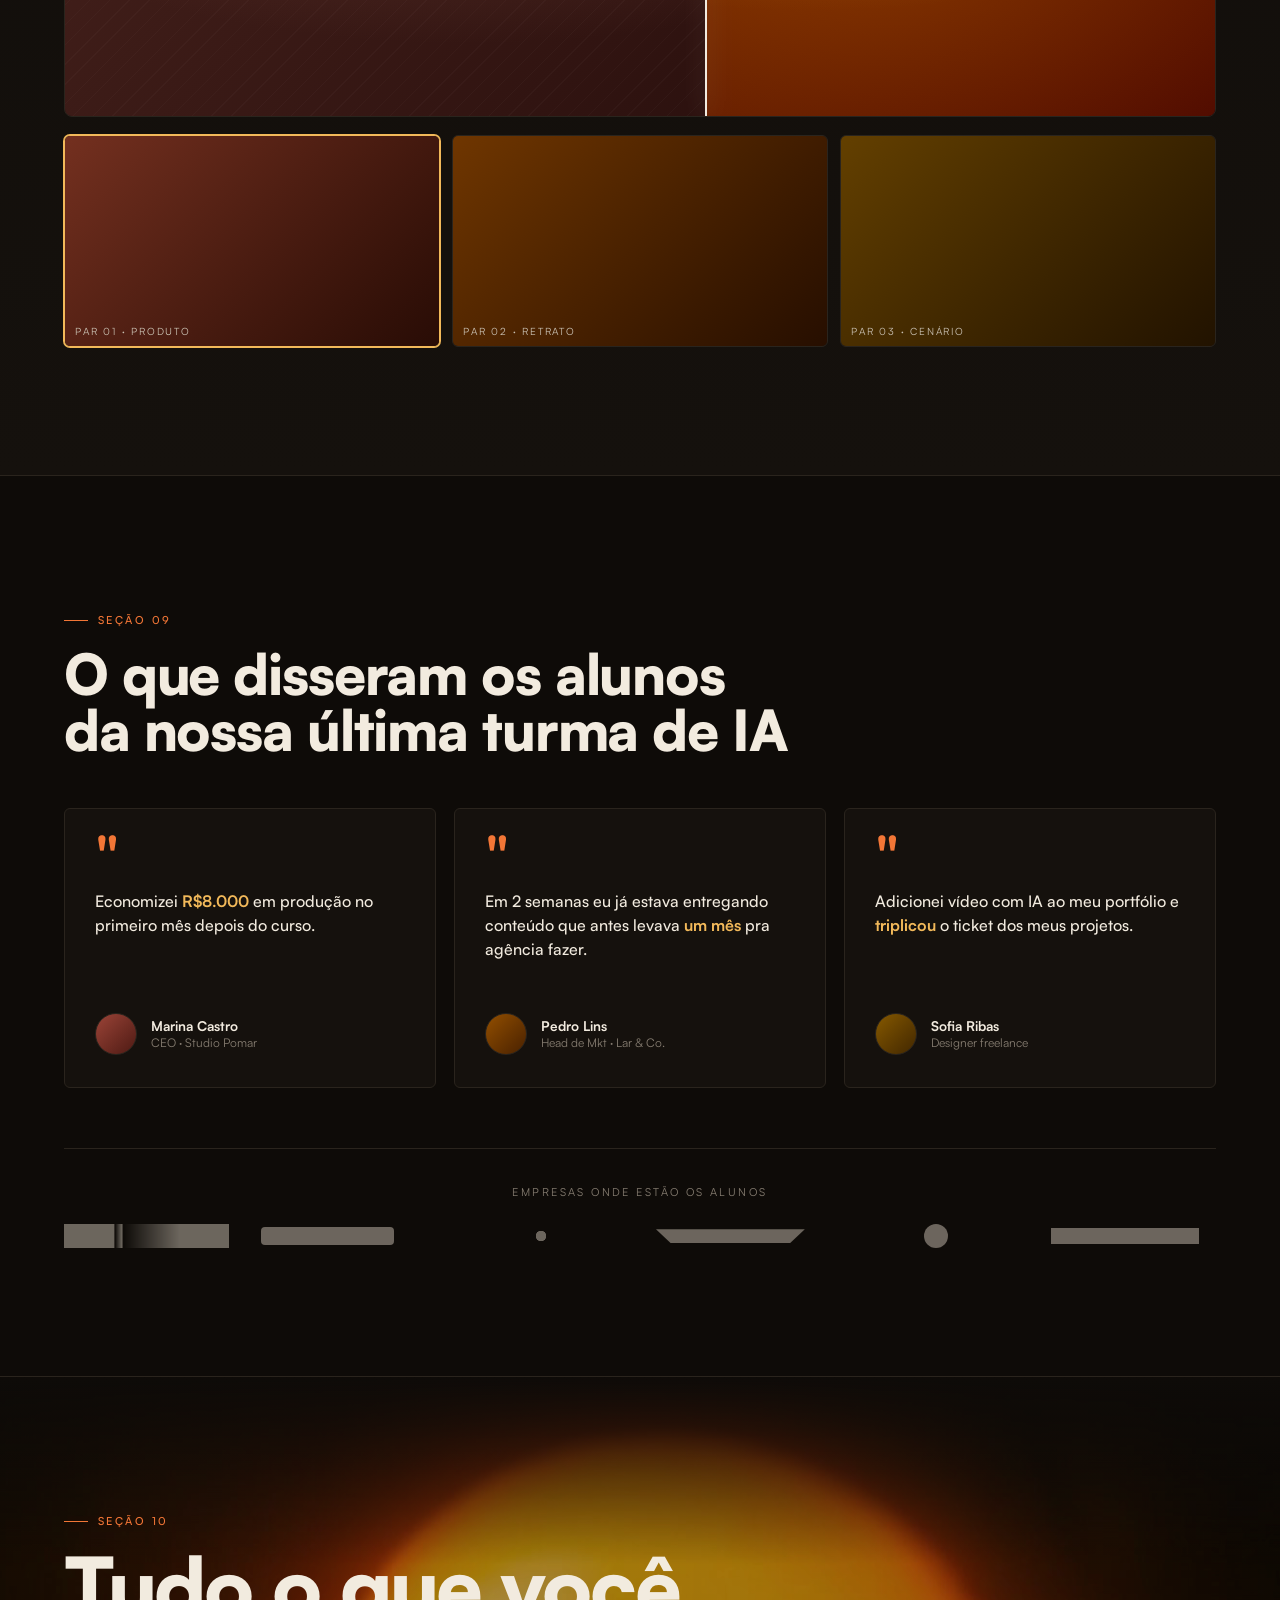
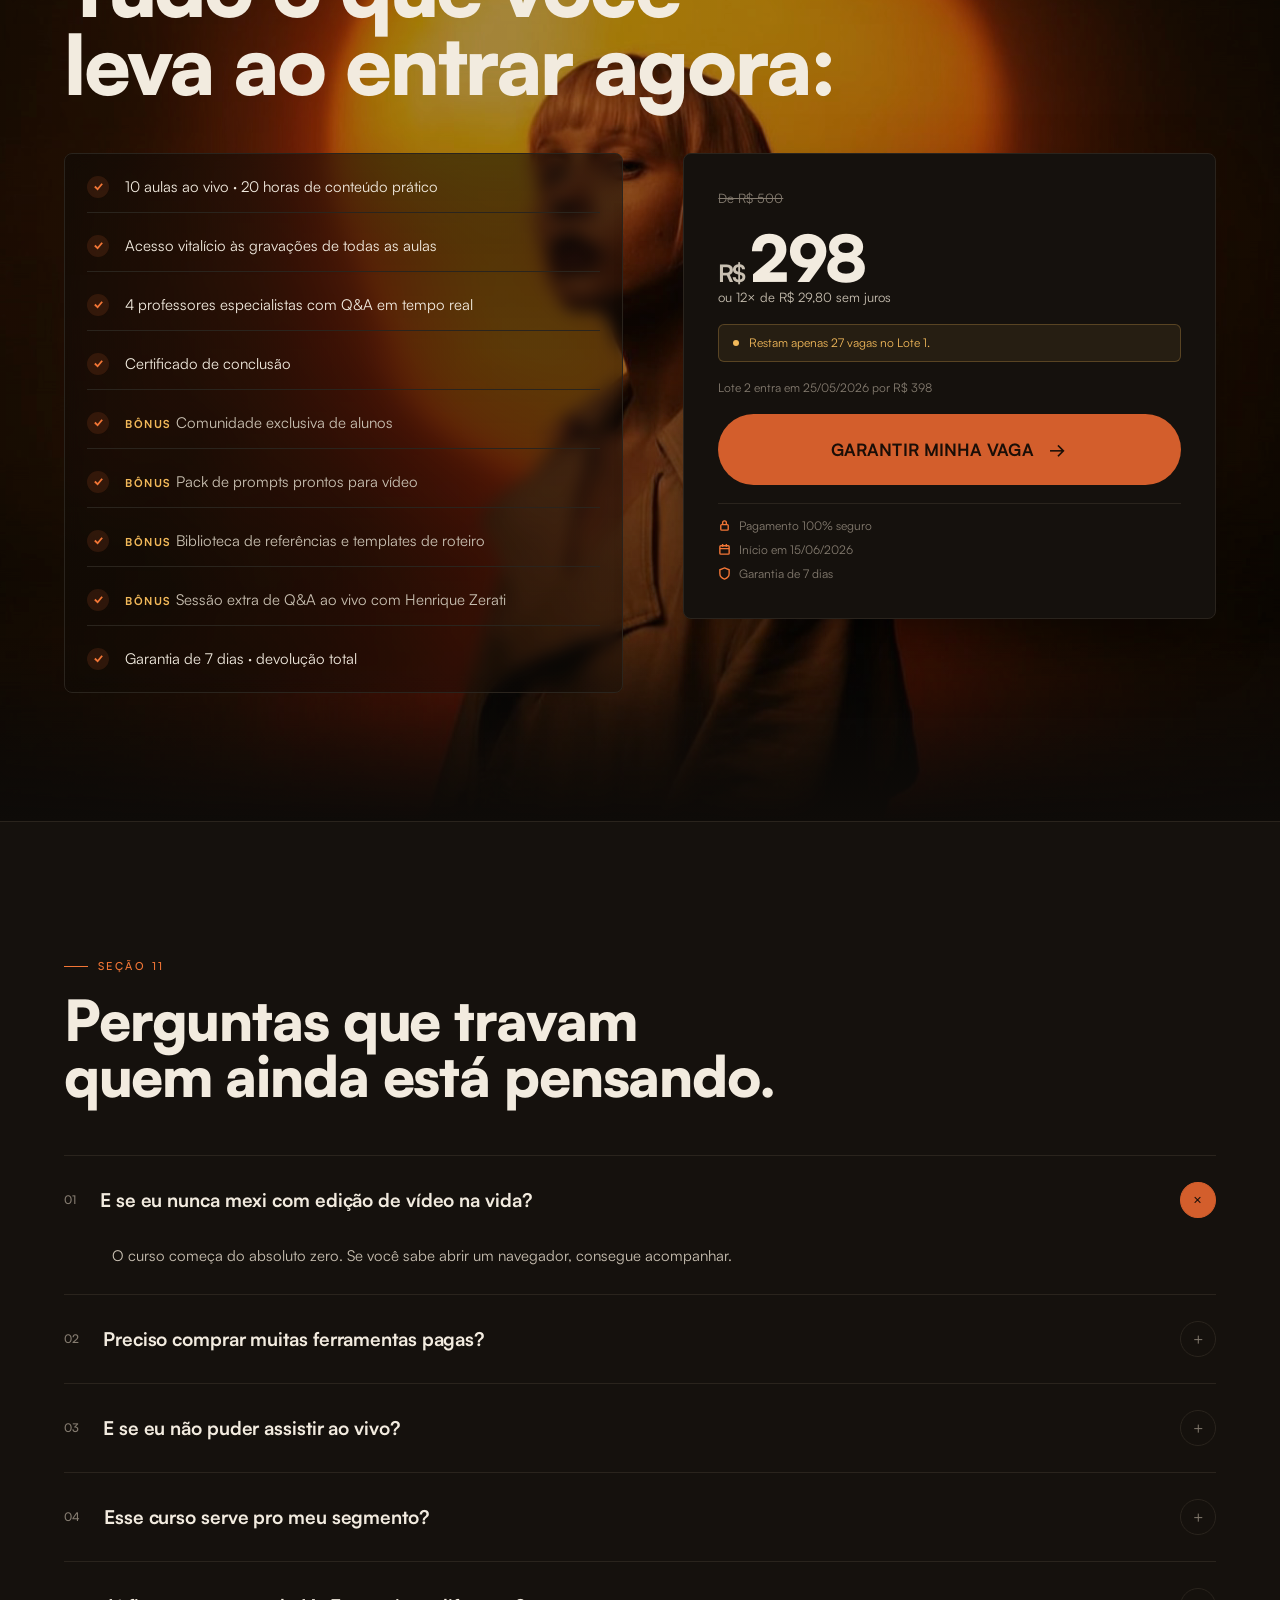
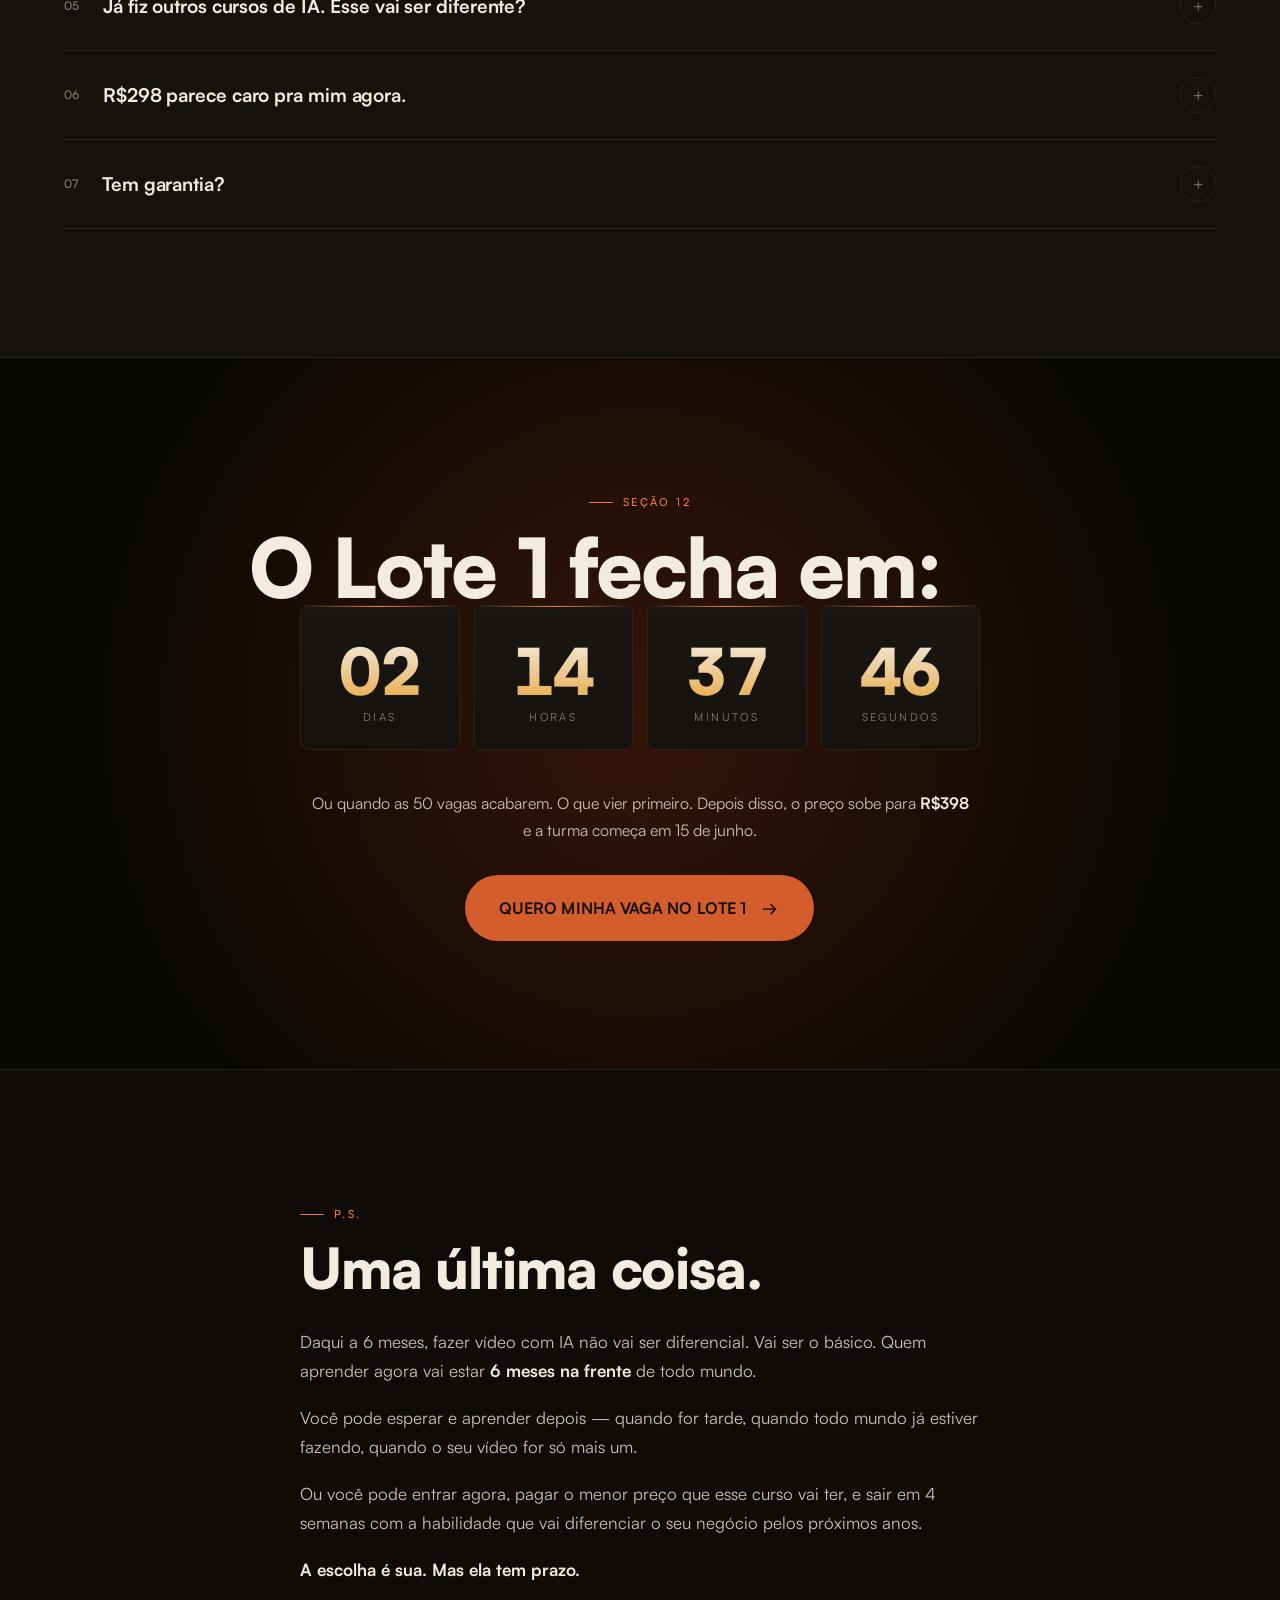
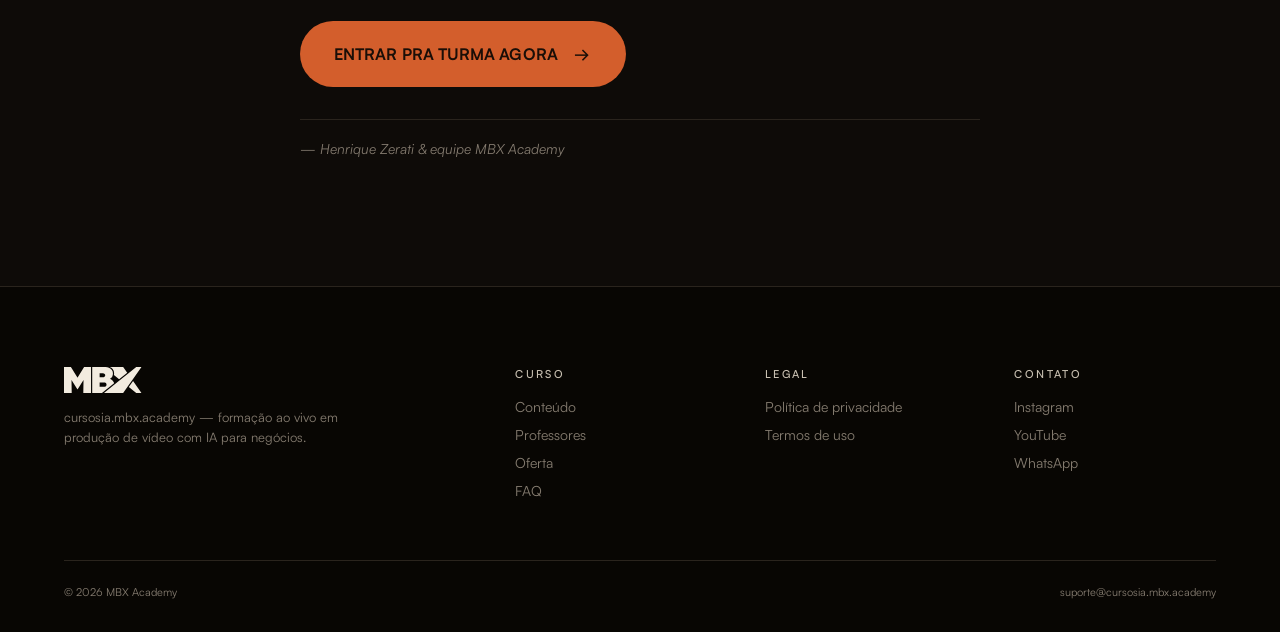
==== commit 8f95d6bf: "quase todos os videos estao em av1 agora" ====
--- a/LP - Criando Videos com IA.html
+++ b/LP - Criando Videos com IA.html
@@ -26,6 +26,9 @@
 <header class="hero" id="top" data-screen-label="01 Hero">
   <div class="video-wrap">
     <div class="video-fallback"></div>
+    <video autoplay muted loop playsinline>
+      <source src="assets/Videos-AV1/banner-lp_av1.mp4" type="video/mp4">
+    </video>
   </div>
   <div class="content">
     <span class="urgency"><span class="pulse"></span>Restam 27 vagas no Lote 1</span>
@@ -103,12 +106,12 @@
       <p class="lead reveal">Cada vídeo abaixo foi feito por <b style="color:var(--ink)">uma pessoa só</b>, em menos de um dia, com as ferramentas que você vai dominar.</p>
     </div>
     <div class="video-grid reveal-stagger">
-      <div class="video-card has-video" style="--h:35"><video src="assets/reel-produto1.mp4" autoplay muted loop playsinline preload="metadata"></video><div class="glow"></div><div class="meta"><div><div style="font-size:13px;color:rgba(242,235,223,.95);text-transform:none;letter-spacing:0;font-weight:700">Skincare</div>9:16 · 10s</div><div class="play"><svg viewBox="0 0 14 14" fill="currentColor"><path d="M3 1l9 6-9 6z"/></svg></div></div></div>
-      <div class="video-card has-video" style="--h:55"><video src="assets/trofeu-elg.mp4" autoplay muted loop playsinline preload="metadata"></video><div class="glow"></div><div class="meta"><div><div style="font-size:13px;color:rgba(242,235,223,.95);text-transform:none;letter-spacing:0;font-weight:700">Premiação</div>9:16 · 15s</div><div class="play"><svg viewBox="0 0 14 14" fill="currentColor"><path d="M3 1l9 6-9 6z"/></svg></div></div></div>
-      <div class="video-card has-video" style="--h:25"><video src="assets/reel-produto3.mp4" autoplay muted loop playsinline preload="metadata"></video><div class="glow"></div><div class="meta"><div><div style="font-size:13px;color:rgba(242,235,223,.95);text-transform:none;letter-spacing:0;font-weight:700">Moda</div>1:1 · 5s</div><div class="play"><svg viewBox="0 0 14 14" fill="currentColor"><path d="M3 1l9 6-9 6z"/></svg></div></div></div>
-      <div class="video-card has-video" style="--h:65"><video src="assets/reel-produto4.mp4" autoplay muted loop playsinline preload="metadata"></video><div class="glow"></div><div class="meta"><div><div style="font-size:13px;color:rgba(242,235,223,.95);text-transform:none;letter-spacing:0;font-weight:700">Conceitual</div>9:16 · 10s</div><div class="play"><svg viewBox="0 0 14 14" fill="currentColor"><path d="M3 1l9 6-9 6z"/></svg></div></div></div>
-      <div class="video-card has-video" style="--h:45"><video src="assets/reel-produto5.mp4" autoplay muted loop playsinline preload="metadata"></video><div class="glow"></div><div class="meta"><div><div style="font-size:13px;color:rgba(242,235,223,.95);text-transform:none;letter-spacing:0;font-weight:700">Beleza</div>9:16 · 5s</div><div class="play"><svg viewBox="0 0 14 14" fill="currentColor"><path d="M3 1l9 6-9 6z"/></svg></div></div></div>
-      <div class="video-card has-video" style="--h:75"><video src="assets/reel-produto6.mp4" autoplay muted loop playsinline preload="metadata"></video><div class="glow"></div><div class="meta"><div><div style="font-size:13px;color:rgba(242,235,223,.95);text-transform:none;letter-spacing:0;font-weight:700">Lifestyle</div>9:16 · 5s</div><div class="play"><svg viewBox="0 0 14 14" fill="currentColor"><path d="M3 1l9 6-9 6z"/></svg></div></div></div>
+      <div class="video-card has-video" style="--h:35"><video src="assets/Videos-AV1/reel-produto1_AV1.mp4" autoplay muted loop playsinline preload="metadata"></video><div class="glow"></div><div class="meta"><div><div style="font-size:13px;color:rgba(242,235,223,.95);text-transform:none;letter-spacing:0;font-weight:700">Skincare</div>9:16 · 10s</div><div class="play"><svg viewBox="0 0 14 14" fill="currentColor"><path d="M3 1l9 6-9 6z"/></svg></div></div></div>
+      <div class="video-card has-video" style="--h:55"><video src="assets/Videos-AV1/trofeu-elg_AV1.mp4" autoplay muted loop playsinline preload="metadata"></video><div class="glow"></div><div class="meta"><div><div style="font-size:13px;color:rgba(242,235,223,.95);text-transform:none;letter-spacing:0;font-weight:700">Premiação</div>9:16 · 15s</div><div class="play"><svg viewBox="0 0 14 14" fill="currentColor"><path d="M3 1l9 6-9 6z"/></svg></div></div></div>
+      <div class="video-card has-video" style="--h:25"><video src="assets/Videos-AV1/reel-produto3_AV1.mp4" autoplay muted loop playsinline preload="metadata"></video><div class="glow"></div><div class="meta"><div><div style="font-size:13px;color:rgba(242,235,223,.95);text-transform:none;letter-spacing:0;font-weight:700">Moda</div>1:1 · 5s</div><div class="play"><svg viewBox="0 0 14 14" fill="currentColor"><path d="M3 1l9 6-9 6z"/></svg></div></div></div>
+      <div class="video-card has-video" style="--h:65"><video src="assets/Videos-AV1/reel-produto4_AV1.mp4" autoplay muted loop playsinline preload="metadata"></video><div class="glow"></div><div class="meta"><div><div style="font-size:13px;color:rgba(242,235,223,.95);text-transform:none;letter-spacing:0;font-weight:700">Conceitual</div>9:16 · 10s</div><div class="play"><svg viewBox="0 0 14 14" fill="currentColor"><path d="M3 1l9 6-9 6z"/></svg></div></div></div>
+      <div class="video-card has-video" style="--h:45"><video src="assets/Videos-AV1/reel-produto5_AV1.mp4" autoplay muted loop playsinline preload="metadata"></video><div class="glow"></div><div class="meta"><div><div style="font-size:13px;color:rgba(242,235,223,.95);text-transform:none;letter-spacing:0;font-weight:700">Beleza</div>9:16 · 5s</div><div class="play"><svg viewBox="0 0 14 14" fill="currentColor"><path d="M3 1l9 6-9 6z"/></svg></div></div></div>
+      <div class="video-card has-video" style="--h:75"><video src="assets/Videos-AV1/reel-produto6_AV1.mp4" autoplay muted loop playsinline preload="metadata"></video><div class="glow"></div><div class="meta"><div><div style="font-size:13px;color:rgba(242,235,223,.95);text-transform:none;letter-spacing:0;font-weight:700">Lifestyle</div>9:16 · 5s</div><div class="play"><svg viewBox="0 0 14 14" fill="currentColor"><path d="M3 1l9 6-9 6z"/></svg></div></div></div>
     </div>
     <p class="futuro-foot reveal">Não é mágica.<em>É método.</em></p>
   </div>
@@ -133,9 +136,9 @@
 <!-- ============ S5 · PERFIS ============ -->
 <section class="section s-perfis" data-screen-label="05 Perfis">
   <div class="perfis-bg">
-    <video class="perfis-video is-on" data-key="empreendedor" src="assets/perfis-empreendedor.mp4" autoplay muted loop playsinline preload="metadata"></video>
-    <video class="perfis-video" data-key="marketing" src="assets/perfis-marketing.mp4" muted loop playsinline preload="metadata"></video>
-    <video class="perfis-video" data-key="designer" src="assets/perfis-designer.mp4" muted loop playsinline preload="metadata"></video>
+    <video class="perfis-video is-on" data-key="empreendedor" src="assets/Videos-AV1/perfis-empreendedor_AV1.mp4" autoplay muted loop playsinline preload="metadata"></video>
+    <video class="perfis-video" data-key="marketing" src="assets/Videos-AV1/perfis-marketing_AV1.mp4" muted loop playsinline preload="metadata"></video>
+    <video class="perfis-video" data-key="designer" src="assets/Videos-AV1/perfis-designer_AV1.mp4" muted loop playsinline preload="metadata"></video>
     <div class="perfis-fade"></div>
     <div class="perfis-scrim"></div>
   </div>
@@ -218,16 +221,16 @@
     <span class="eyebrow reveal">Seção 07</span>
     <h2 class="h-1 reveal" style="margin:18px 0 0;max-width:18ch">Quatro especialistas. Cada um no que faz de melhor.</h2>
     <div class="profs reveal-stagger">
-      <div class="prof-card"><div class="photo has-video" style="--ph:30"><video class="prof-video" autoplay muted loop playsinline preload="auto"><source src="assets/zerati.mp4" type="video/mp4"/></video></div>
+      <div class="prof-card"><div class="photo has-video" style="--ph:30"><video class="prof-video" autoplay muted loop playsinline preload="auto"><source src="assets/Videos-AV1/palestrantes_zerati-lp_AV1.mp4" type="video/mp4"/></video></div>
         <div class="info"><div class="pname">Henrique Zerati</div><div class="pbio">Referência em produção de vídeo com IA no Brasil. Já produziu para grandes marcas.</div><div class="pnum">+80 campanhas entregues</div></div>
       </div>
-      <div class="prof-card"><div class="photo" style="--ph:60"><div class="silhouette"></div></div>
+      <div class="prof-card"><div class="photo has-video" style="--ph:60"><video class="prof-video" autoplay muted loop playsinline preload="auto"><source src="assets/Videos-AV1/palestrantes_wes-lp_AV1.mp4" type="video/mp4"/></video></div>
         <div class="info"><div class="pname">Wesllei Souza</div><div class="pbio">Diretor Criativo e de Arte. Especialista em geração de imagens para negócios.</div><div class="pnum">+100 projetos completos usando IA</div></div>
       </div>
-      <div class="prof-card"><div class="photo has-video" style="--ph:90"><video class="prof-video" autoplay muted loop playsinline preload="auto"><source src="assets/felipe.mp4" type="video/mp4"/></video></div>
+      <div class="prof-card"><div class="photo has-video" style="--ph:90"><video class="prof-video" autoplay muted loop playsinline preload="auto"><source src="assets/Videos-AV1/palestrantes_felipe-lp_AV1.mp4" type="video/mp4"/></video></div>
         <div class="info"><div class="pname">Felipe Amaral</div><div class="pbio">Copywriter e estrategista de conteúdo. Especialista em roteiro para vídeo curto.</div><div class="pnum">+R$5M em vendas geradas</div></div>
       </div>
-      <div class="prof-card"><div class="photo has-video" style="--ph:20"><video class="prof-video" autoplay muted loop playsinline preload="auto"><source src="assets/thales.mp4" type="video/mp4"/></video></div>
+      <div class="prof-card"><div class="photo has-video" style="--ph:20"><video class="prof-video" autoplay muted loop playsinline preload="auto"><source src="assets/Videos-AV1/palestrantes_thales-lp_AV1.mp4" type="video/mp4"/></video></div>
         <div class="info"><div class="pname">Thales Medeiros</div><div class="pbio">Editor e finalizador com background em pós-produção audiovisual profissional.</div><div class="pnum">+10 anos de mercado</div></div>
       </div>
     </div>
@@ -300,7 +303,7 @@
 <section class="section s-oferta" id="oferta" data-screen-label="10 Oferta">
   <div class="oferta-bg" aria-hidden="true">
     <video class="oferta-video" autoplay muted loop playsinline preload="auto" poster="">
-      <source src="assets/girl.mp4" type="video/mp4" />
+      <source src="assets/Videos-AV1/girl_AV1.mp4" type="video/mp4" />
     </video>
   </div>
   <div class="container">
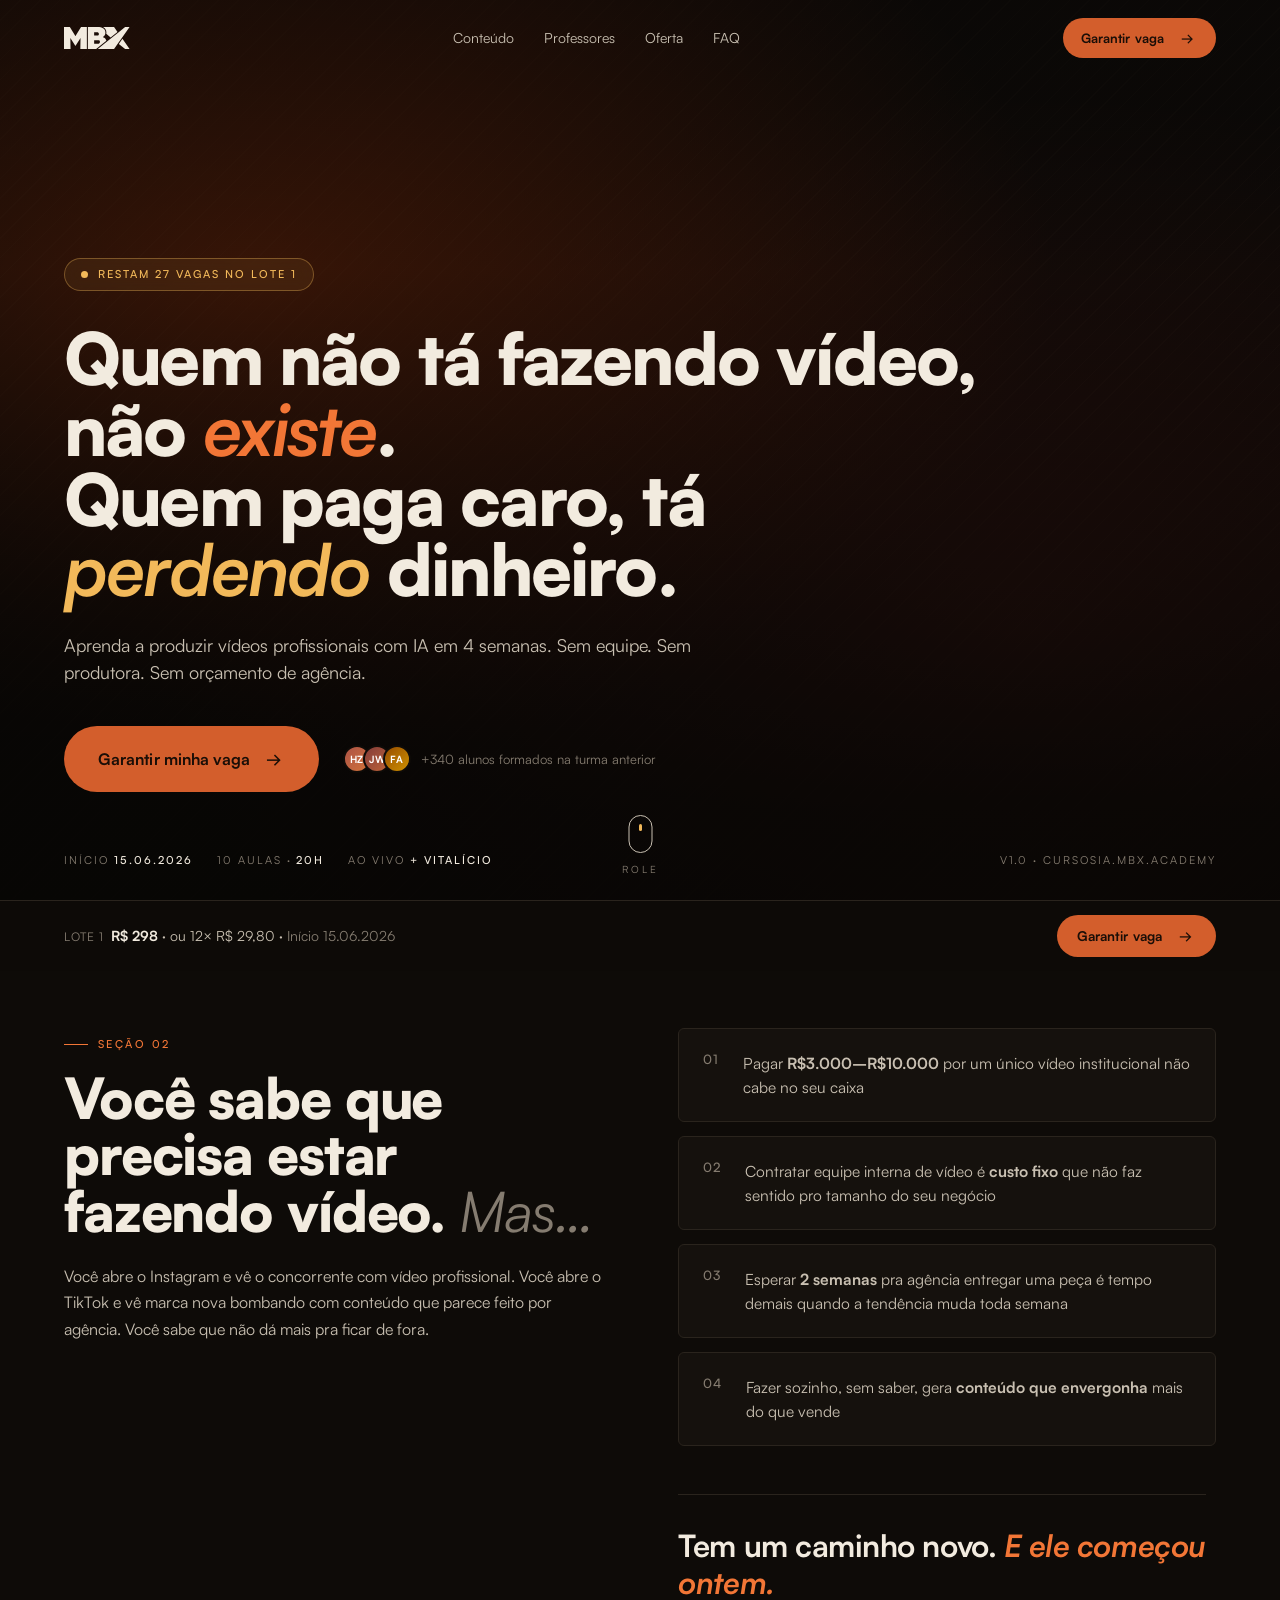
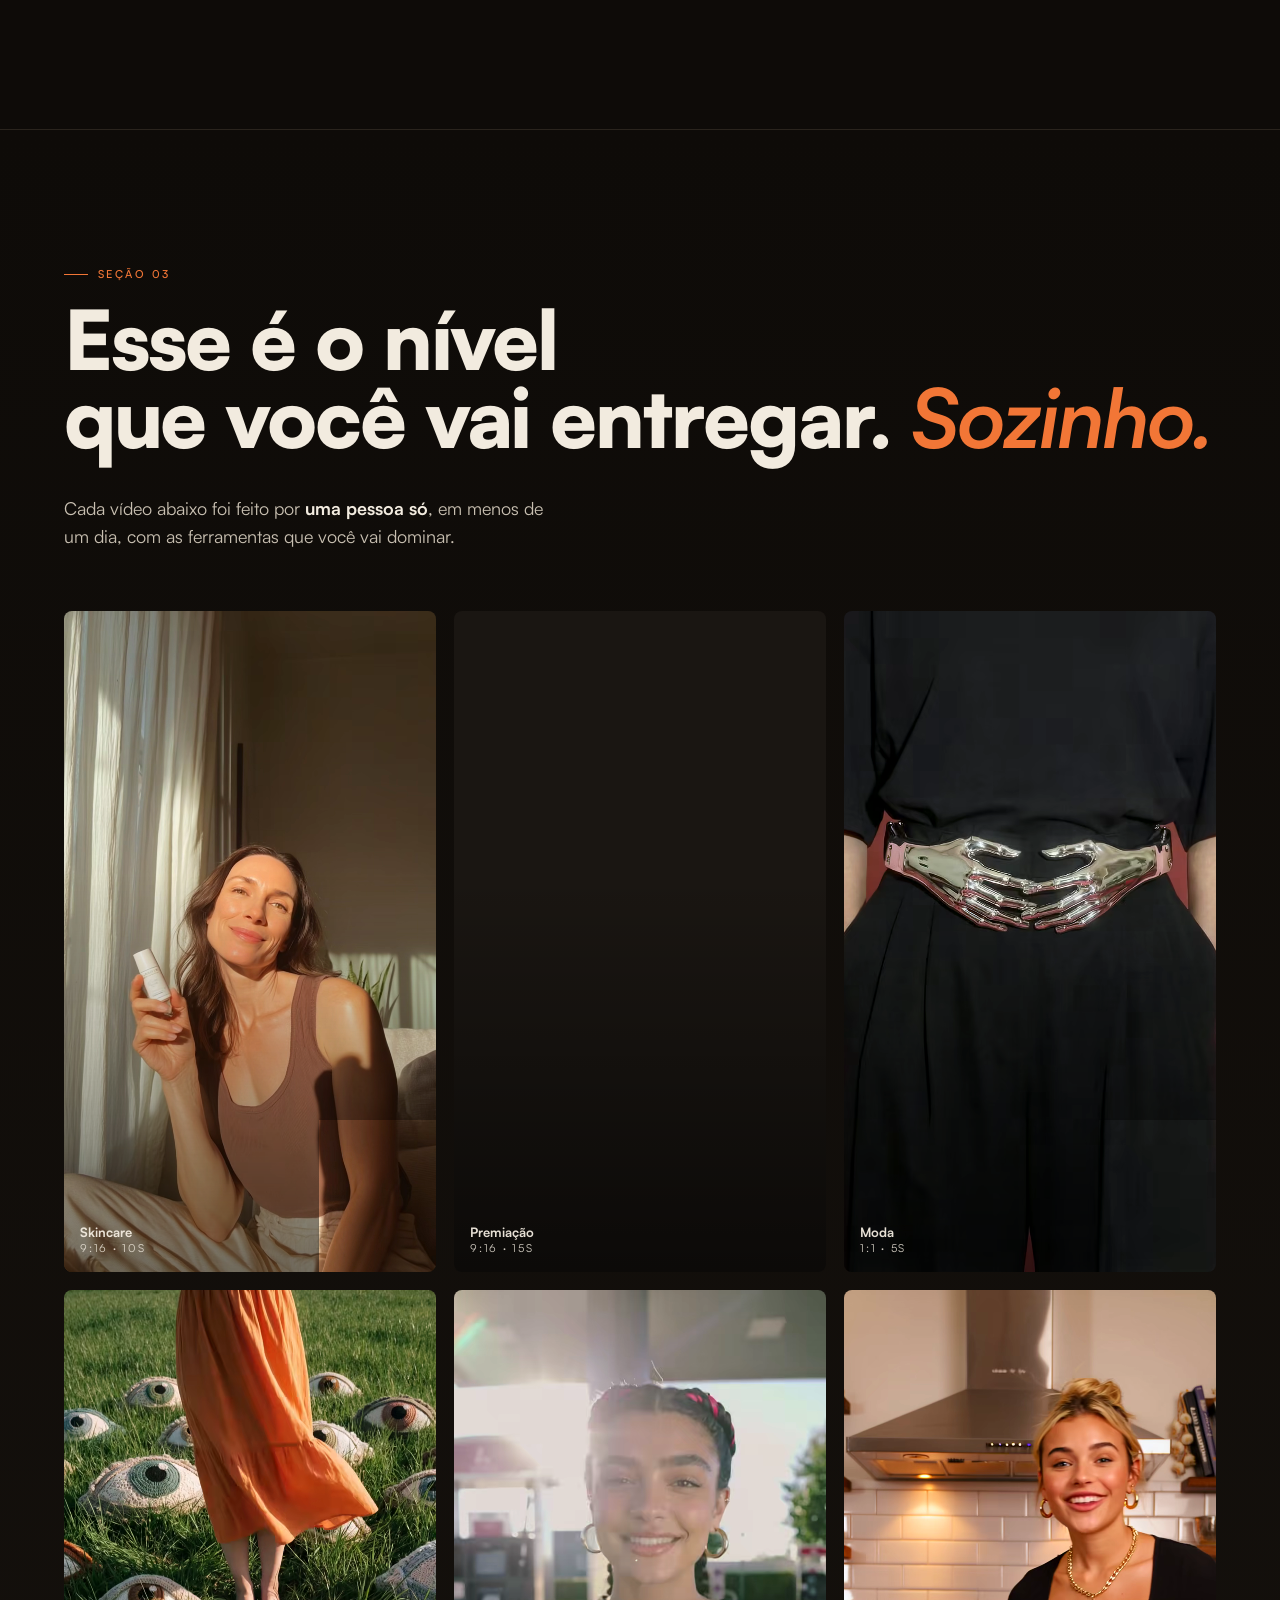
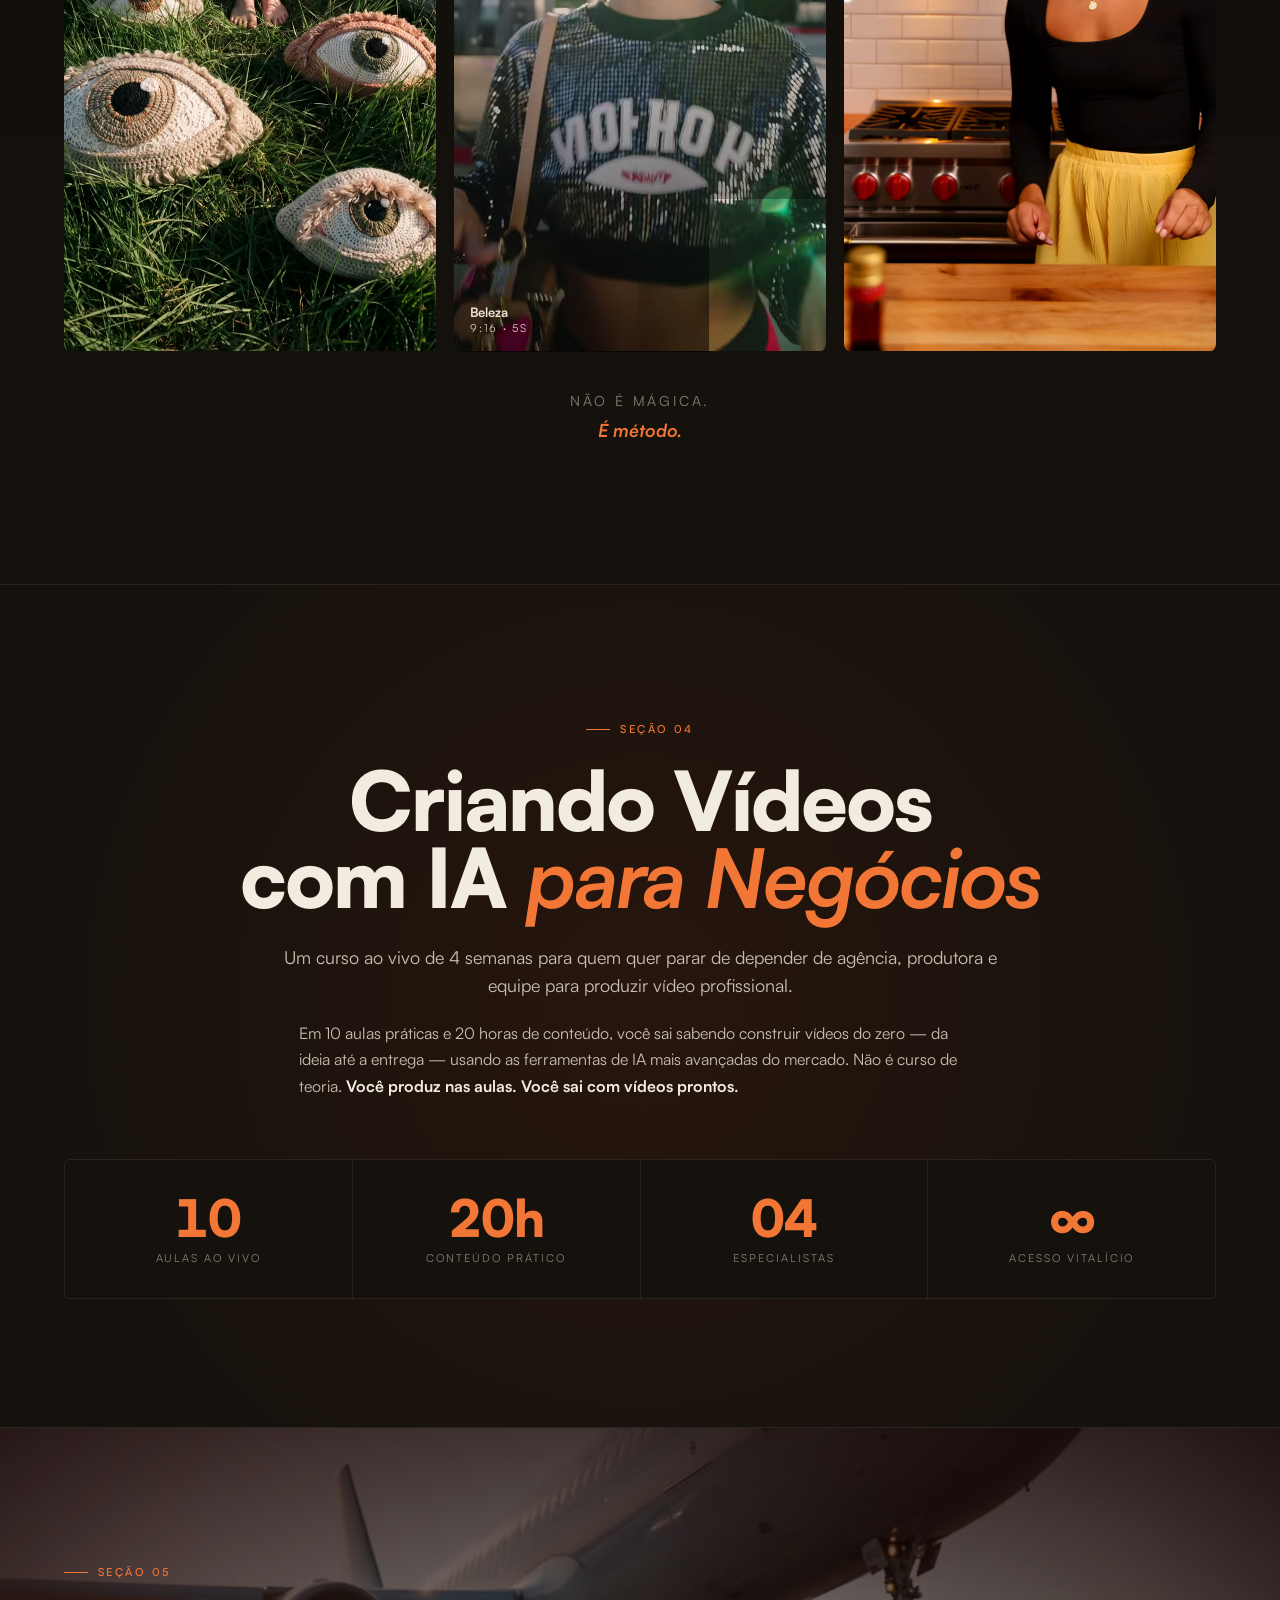
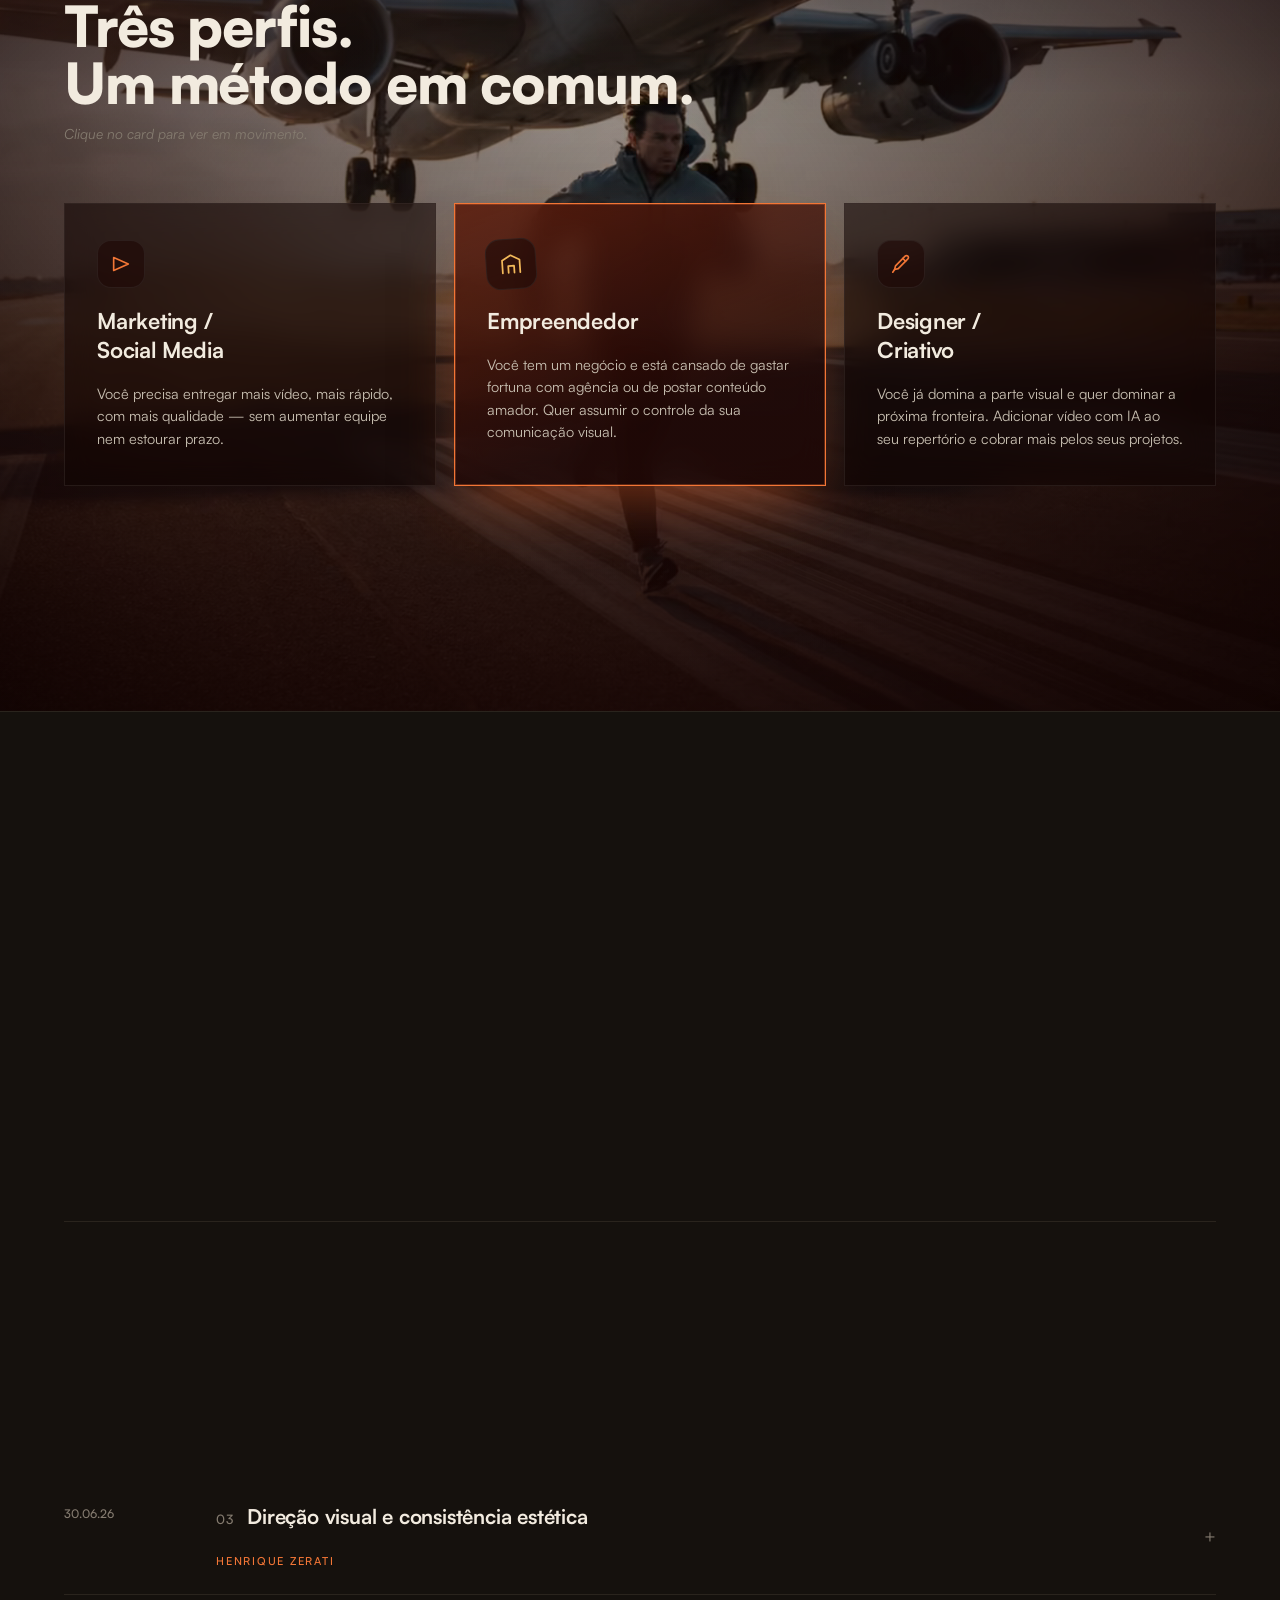
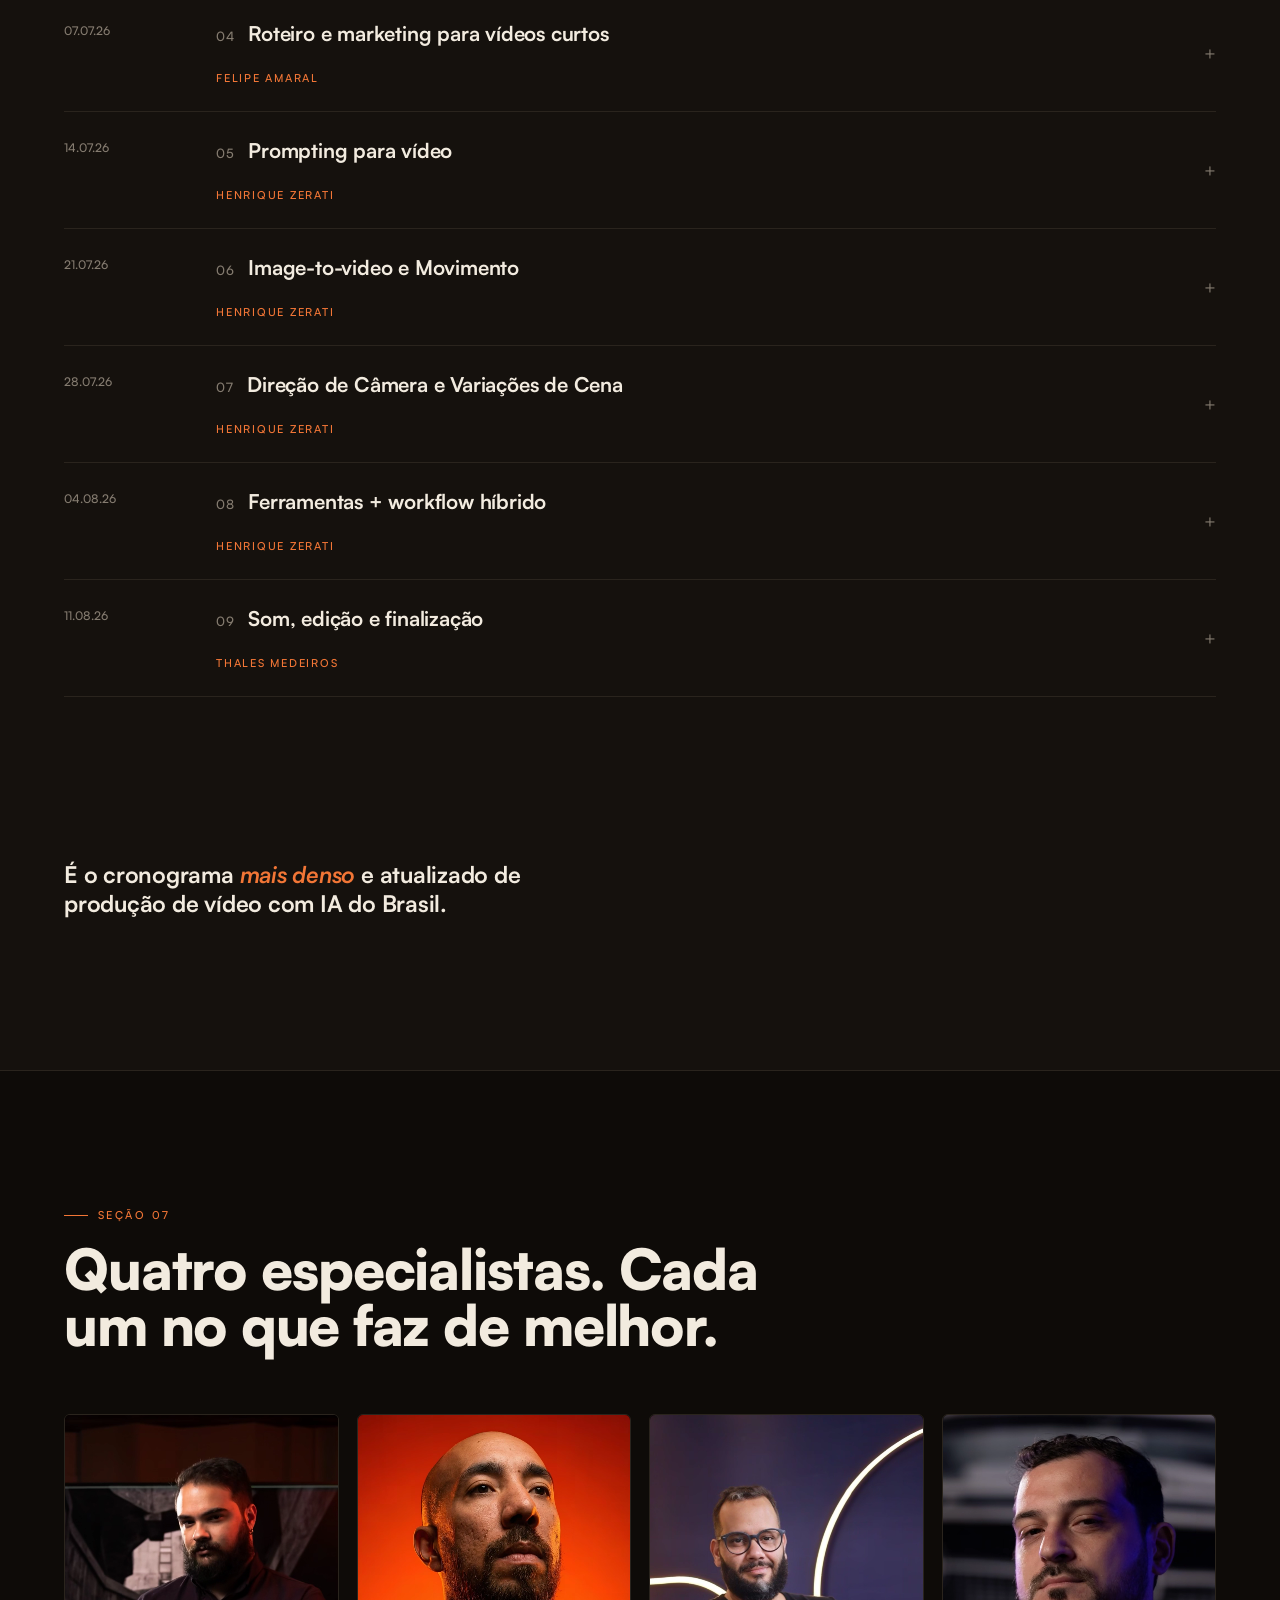
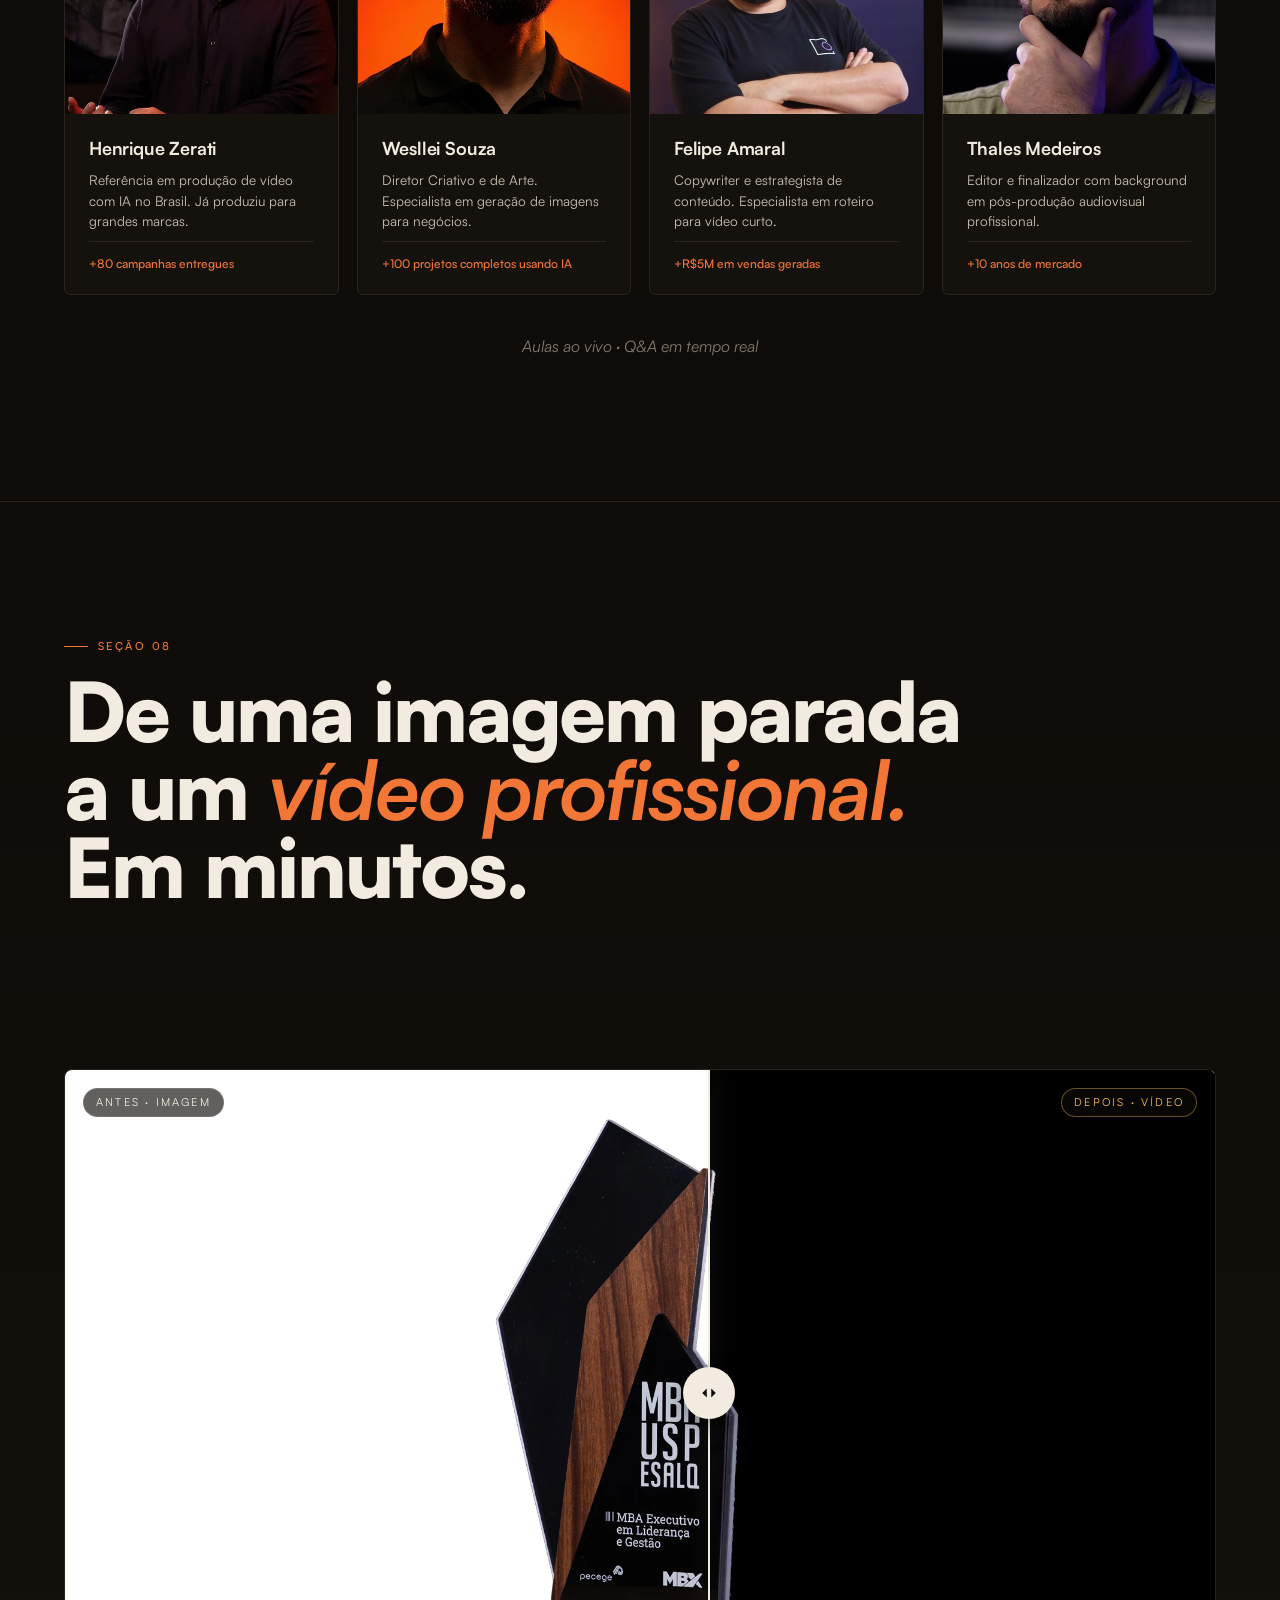
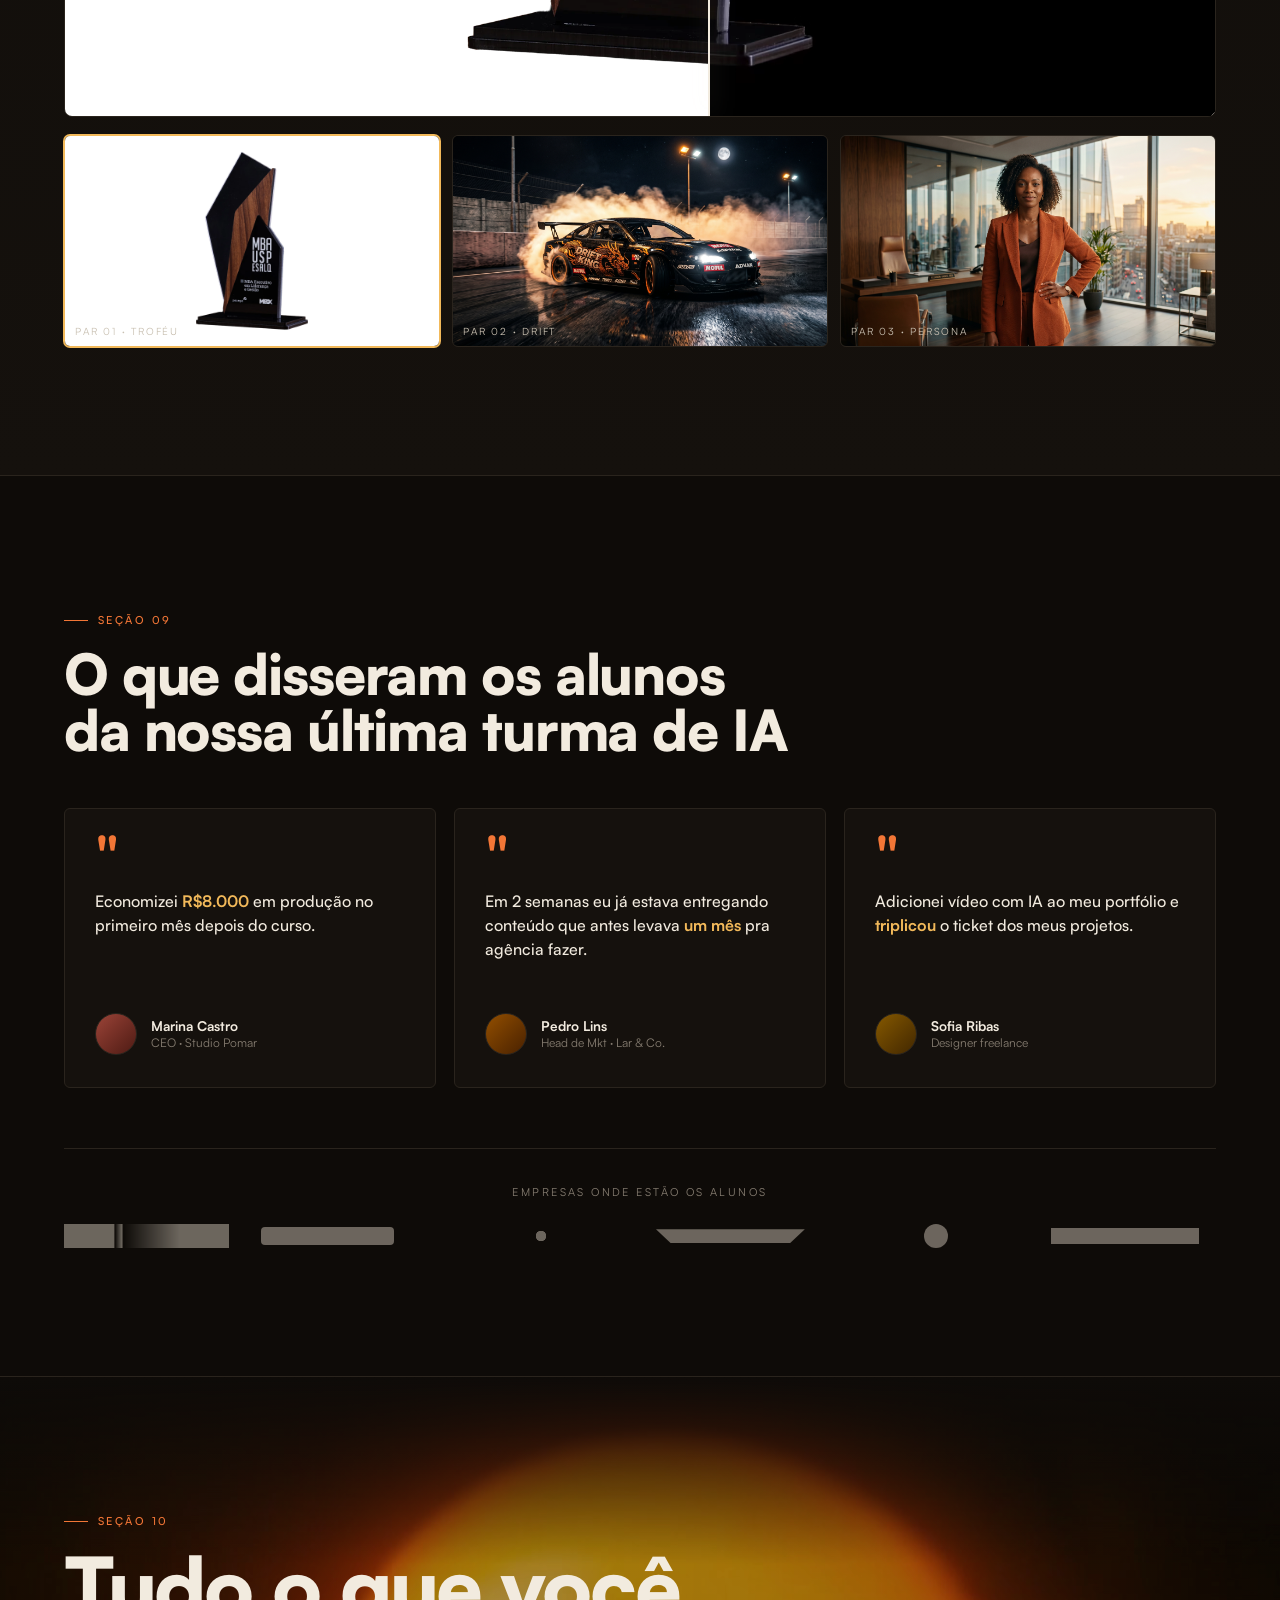
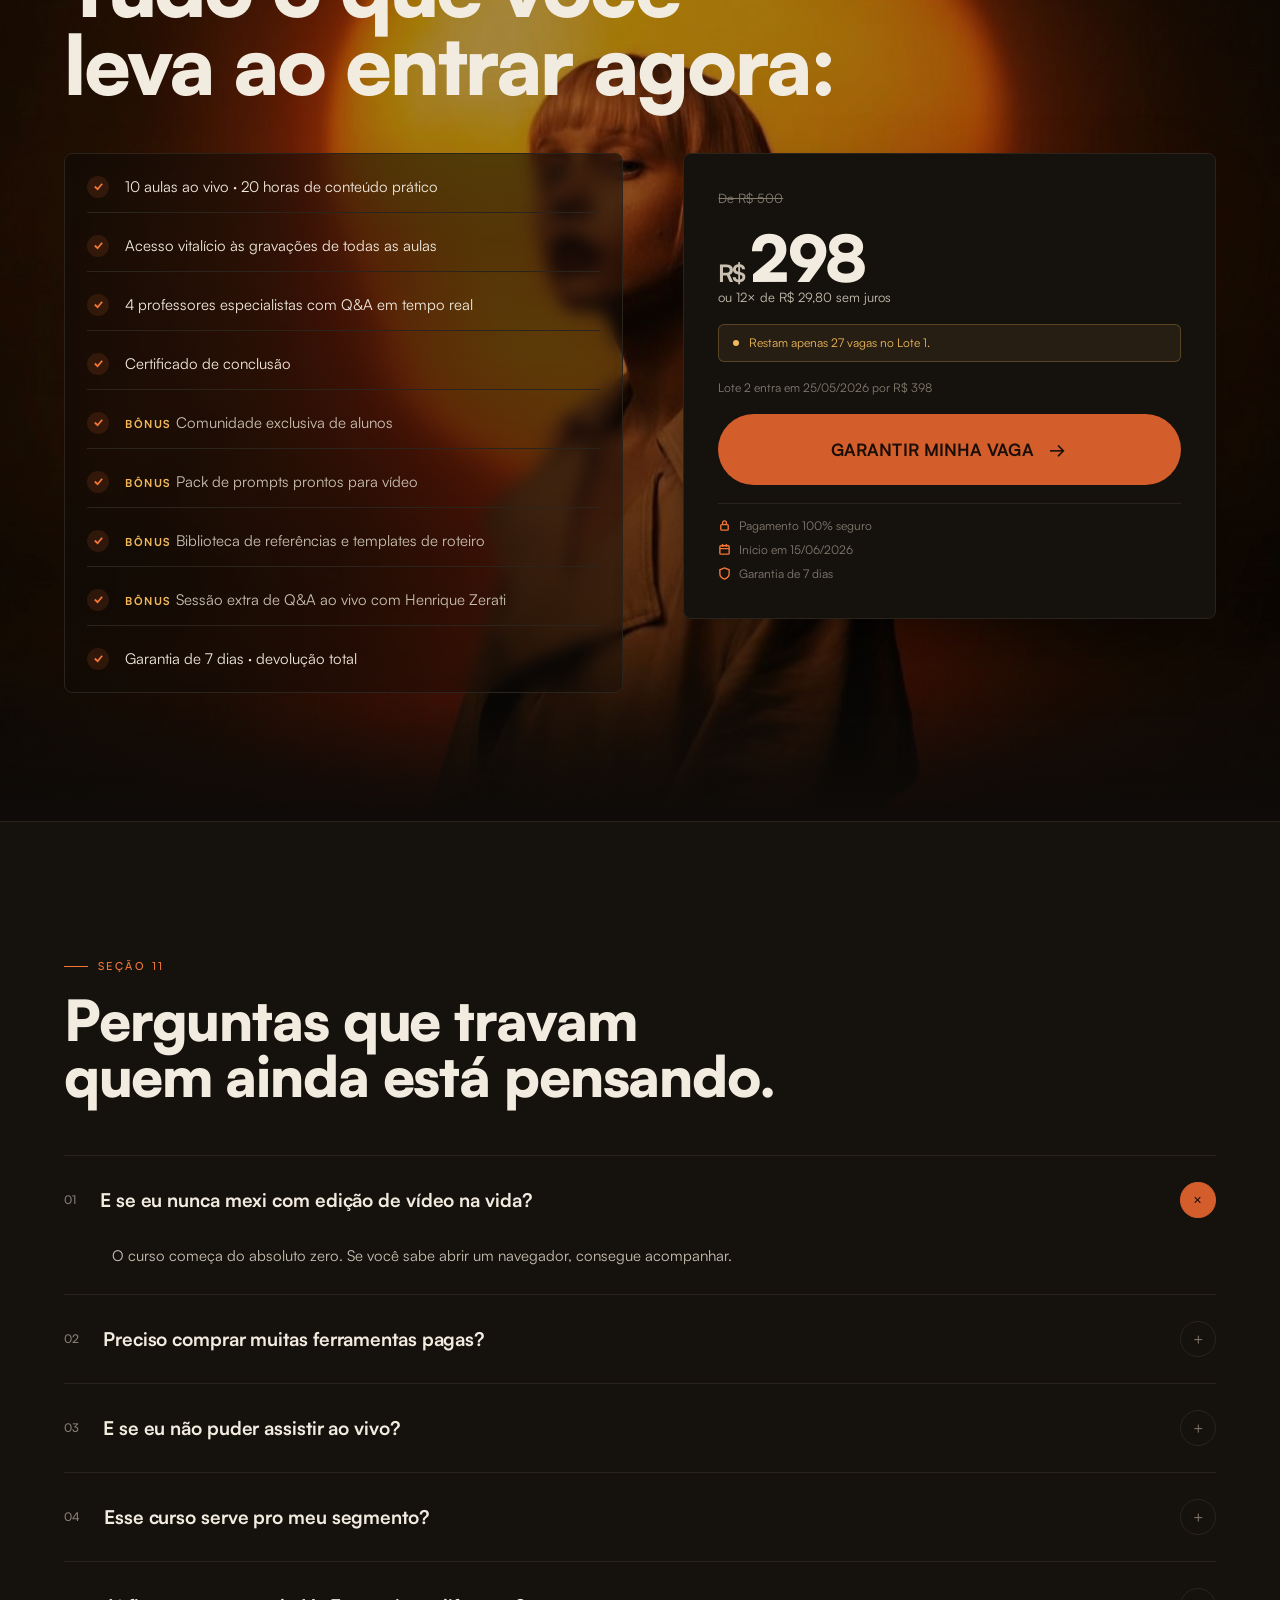
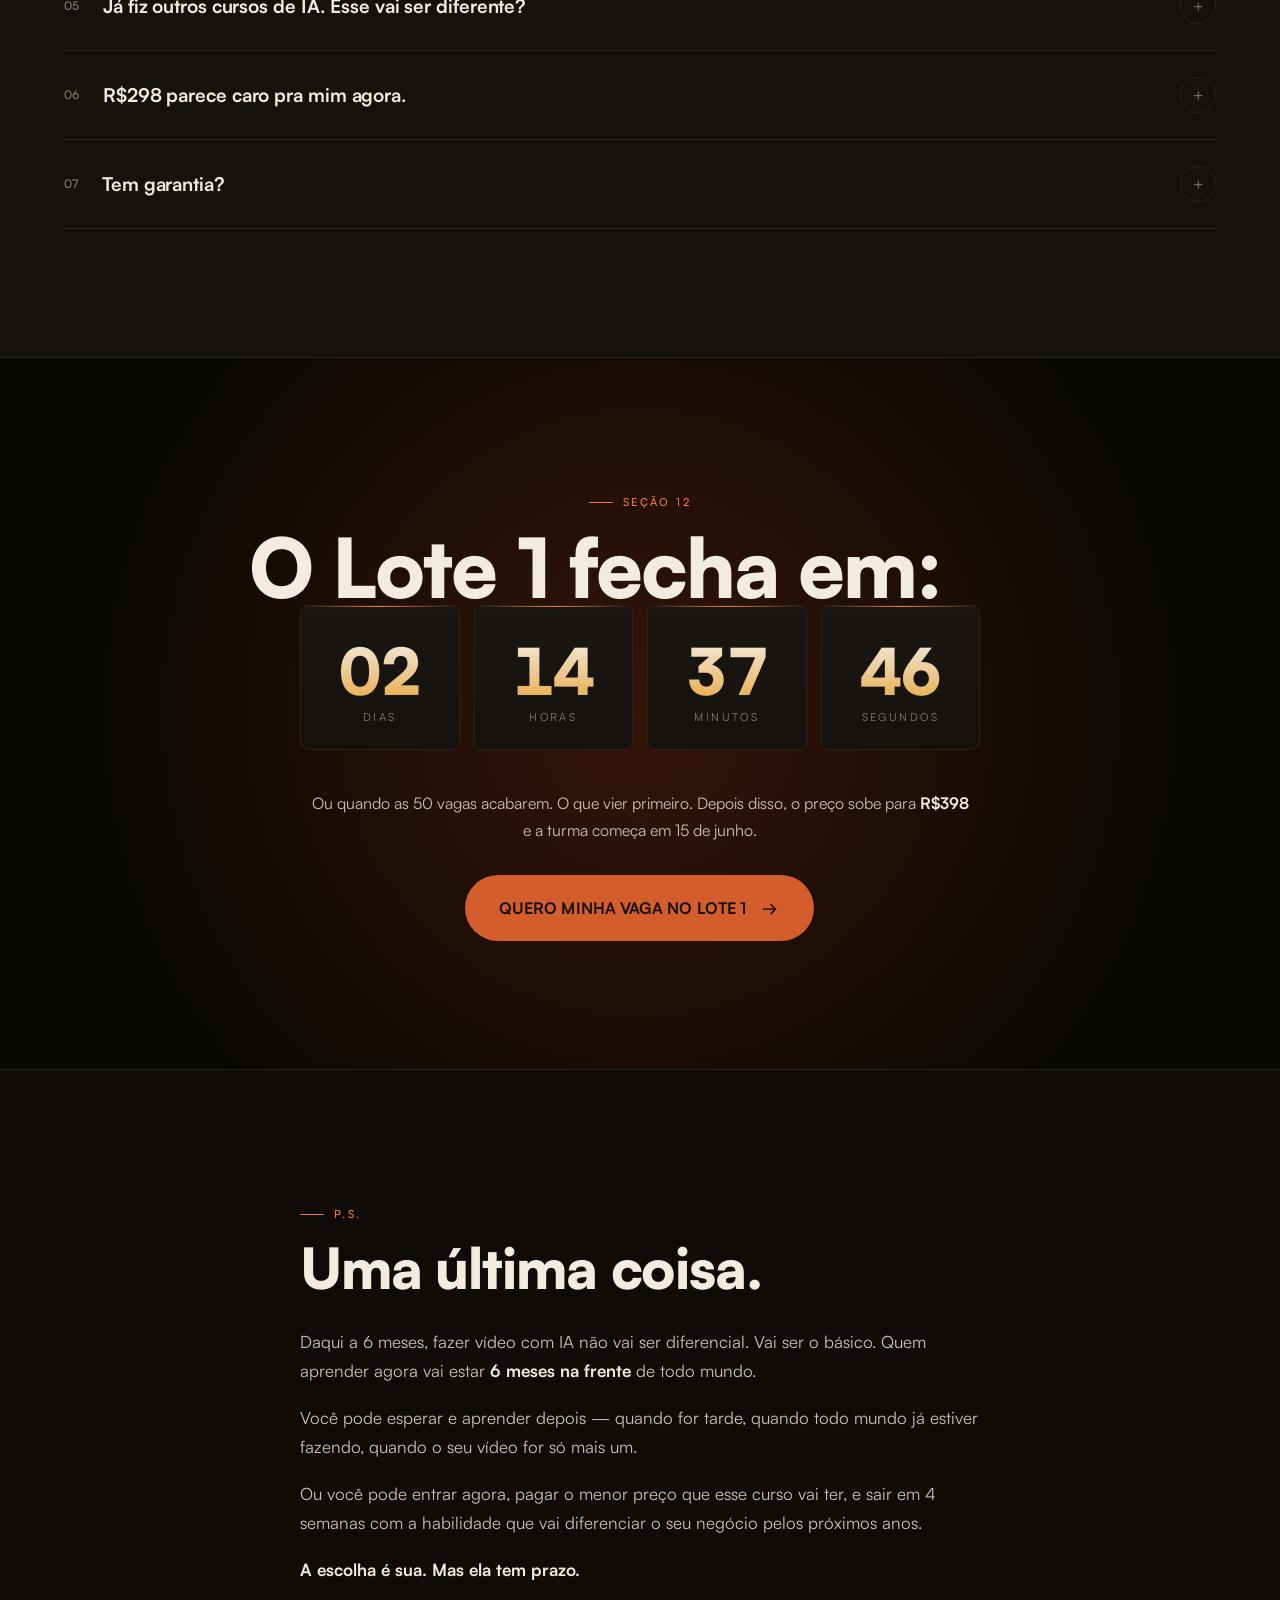
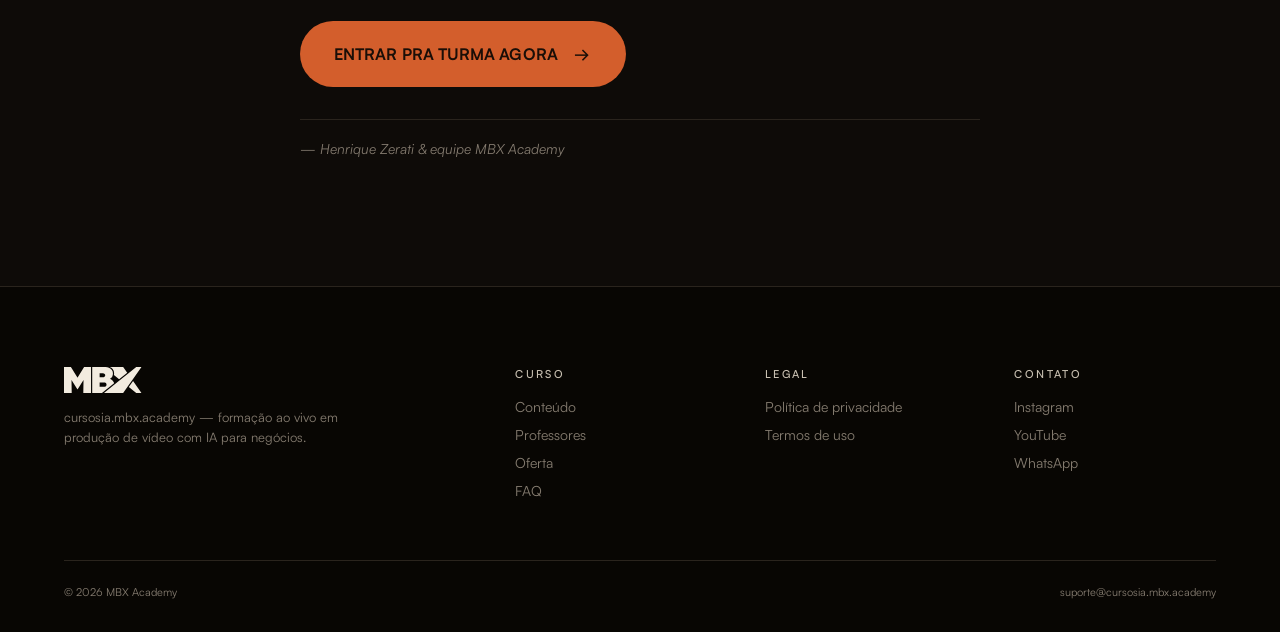
==== commit 4b78e53b: "seção 8: before/after slider com imagens e vídeos reais (troféu, drift, persona) Co-Authored-By: Cla" ====
--- a/LP - Criando Videos com IA.html
+++ b/LP - Criando Videos com IA.html
@@ -106,12 +106,12 @@
       <p class="lead reveal">Cada vídeo abaixo foi feito por <b style="color:var(--ink)">uma pessoa só</b>, em menos de um dia, com as ferramentas que você vai dominar.</p>
     </div>
     <div class="video-grid reveal-stagger">
-      <div class="video-card has-video" style="--h:35"><video src="assets/Videos-AV1/reel-produto1_AV1.mp4" autoplay muted loop playsinline preload="metadata"></video><div class="glow"></div><div class="meta"><div><div style="font-size:13px;color:rgba(242,235,223,.95);text-transform:none;letter-spacing:0;font-weight:700">Skincare</div>9:16 · 10s</div><div class="play"><svg viewBox="0 0 14 14" fill="currentColor"><path d="M3 1l9 6-9 6z"/></svg></div></div></div>
-      <div class="video-card has-video" style="--h:55"><video src="assets/Videos-AV1/trofeu-elg_AV1.mp4" autoplay muted loop playsinline preload="metadata"></video><div class="glow"></div><div class="meta"><div><div style="font-size:13px;color:rgba(242,235,223,.95);text-transform:none;letter-spacing:0;font-weight:700">Premiação</div>9:16 · 15s</div><div class="play"><svg viewBox="0 0 14 14" fill="currentColor"><path d="M3 1l9 6-9 6z"/></svg></div></div></div>
-      <div class="video-card has-video" style="--h:25"><video src="assets/Videos-AV1/reel-produto3_AV1.mp4" autoplay muted loop playsinline preload="metadata"></video><div class="glow"></div><div class="meta"><div><div style="font-size:13px;color:rgba(242,235,223,.95);text-transform:none;letter-spacing:0;font-weight:700">Moda</div>1:1 · 5s</div><div class="play"><svg viewBox="0 0 14 14" fill="currentColor"><path d="M3 1l9 6-9 6z"/></svg></div></div></div>
-      <div class="video-card has-video" style="--h:65"><video src="assets/Videos-AV1/reel-produto4_AV1.mp4" autoplay muted loop playsinline preload="metadata"></video><div class="glow"></div><div class="meta"><div><div style="font-size:13px;color:rgba(242,235,223,.95);text-transform:none;letter-spacing:0;font-weight:700">Conceitual</div>9:16 · 10s</div><div class="play"><svg viewBox="0 0 14 14" fill="currentColor"><path d="M3 1l9 6-9 6z"/></svg></div></div></div>
-      <div class="video-card has-video" style="--h:45"><video src="assets/Videos-AV1/reel-produto5_AV1.mp4" autoplay muted loop playsinline preload="metadata"></video><div class="glow"></div><div class="meta"><div><div style="font-size:13px;color:rgba(242,235,223,.95);text-transform:none;letter-spacing:0;font-weight:700">Beleza</div>9:16 · 5s</div><div class="play"><svg viewBox="0 0 14 14" fill="currentColor"><path d="M3 1l9 6-9 6z"/></svg></div></div></div>
-      <div class="video-card has-video" style="--h:75"><video src="assets/Videos-AV1/reel-produto6_AV1.mp4" autoplay muted loop playsinline preload="metadata"></video><div class="glow"></div><div class="meta"><div><div style="font-size:13px;color:rgba(242,235,223,.95);text-transform:none;letter-spacing:0;font-weight:700">Lifestyle</div>9:16 · 5s</div><div class="play"><svg viewBox="0 0 14 14" fill="currentColor"><path d="M3 1l9 6-9 6z"/></svg></div></div></div>
+      <div class="video-card has-video" style="--h:35"><video src="assets/Videos-AV1/reel-produto1_AV1.mp4" autoplay muted loop playsinline preload="metadata"></video><div class="glow"></div><div class="meta"><div><div style="font-size:13px;color:rgba(242,235,223,.95);text-transform:none;letter-spacing:0;font-weight:700">Skincare</div>9:16 · 10s</div><!-- <div class="play"><svg viewBox="0 0 14 14" fill="currentColor"><path d="M3 1l9 6-9 6z"/></svg></div> --></div></div>
+      <div class="video-card has-video" style="--h:55"><video src="assets/Videos-AV1/brisasuave-lp_AV1.mp4" autoplay muted loop playsinline preload="metadata"></video><div class="glow"></div><div class="meta"><div><div style="font-size:13px;color:rgba(242,235,223,.95);text-transform:none;letter-spacing:0;font-weight:700">Premiação</div>9:16 · 15s</div><!-- <div class="play"><svg viewBox="0 0 14 14" fill="currentColor"><path d="M3 1l9 6-9 6z"/></svg></div> --></div></div>
+      <div class="video-card has-video" style="--h:25"><video src="assets/Videos-AV1/reel-produto3_AV1.mp4" autoplay muted loop playsinline preload="metadata"></video><div class="glow"></div><div class="meta"><div><div style="font-size:13px;color:rgba(242,235,223,.95);text-transform:none;letter-spacing:0;font-weight:700">Moda</div>1:1 · 5s</div><!-- <div class="play"><svg viewBox="0 0 14 14" fill="currentColor"><path d="M3 1l9 6-9 6z"/></svg></div> --></div></div>
+      <div class="video-card has-video" style="--h:65"><video src="assets/Videos-AV1/reel-produto4_AV1.mp4" autoplay muted loop playsinline preload="metadata"></video><div class="glow"></div><div class="meta"><div><div style="font-size:13px;color:rgba(242,235,223,.95);text-transform:none;letter-spacing:0;font-weight:700">Conceitual</div>9:16 · 10s</div><!-- <div class="play"><svg viewBox="0 0 14 14" fill="currentColor"><path d="M3 1l9 6-9 6z"/></svg></div> --></div></div>
+      <div class="video-card has-video" style="--h:45"><video src="assets/Videos-AV1/reel-produto5_AV1.mp4" autoplay muted loop playsinline preload="metadata"></video><div class="glow"></div><div class="meta"><div><div style="font-size:13px;color:rgba(242,235,223,.95);text-transform:none;letter-spacing:0;font-weight:700">Beleza</div>9:16 · 5s</div><!-- <div class="play"><svg viewBox="0 0 14 14" fill="currentColor"><path d="M3 1l9 6-9 6z"/></svg></div> --></div></div>
+      <div class="video-card has-video" style="--h:75"><video src="assets/Videos-AV1/reel-produto6_AV1.mp4" autoplay muted loop playsinline preload="metadata"></video><div class="glow"></div><div class="meta"><div><div style="font-size:13px;color:rgba(242,235,223,.95);text-transform:none;letter-spacing:0;font-weight:700">Lifestyle</div>9:16 · 5s</div><!-- <div class="play"><svg viewBox="0 0 14 14" fill="currentColor"><path d="M3 1l9 6-9 6z"/></svg></div> --></div></div>
     </div>
     <p class="futuro-foot reveal">Não é mágica.<em>É método.</em></p>
   </div>
@@ -249,8 +249,10 @@
       <p class="lead reveal">Arrasta o slider e vê a transformação que você vai aprender a fazer.</p>
     </div>
     <div class="compare reveal" data-pair="1">
-      <div class="side before"></div>
-      <div class="side after"></div>
+      <div class="side before" style="background-image:url('assets/Videos-AV1/trofeu-elg-169.png')"></div>
+      <div class="side after">
+        <video src="assets/Videos-AV1/trofeu-elg_AV1.mp4" autoplay muted loop playsinline preload="auto"></video>
+      </div>
       <span class="label l-before">Antes · imagem</span>
       <span class="label l-after">Depois · vídeo</span>
       <div class="handle"></div>
@@ -259,9 +261,18 @@
       </div>
     </div>
     <div class="pair-thumbs reveal-stagger">
-      <div class="pair-thumb active"><div class="grad" style="--h:35"></div><span class="lbl">Par 01 · Produto</span></div>
-      <div class="pair-thumb"><div class="grad" style="--h:55"></div><span class="lbl">Par 02 · Retrato</span></div>
-      <div class="pair-thumb"><div class="grad" style="--h:80"></div><span class="lbl">Par 03 · Cenário</span></div>
+      <div class="pair-thumb active" data-img="assets/Videos-AV1/trofeu-elg-169.png" data-video="assets/Videos-AV1/trofeu-elg_AV1.mp4">
+        <img class="thumb-preview" src="assets/Videos-AV1/trofeu-elg-169.png" alt="">
+        <span class="lbl">Par 01 · Troféu</span>
+      </div>
+      <div class="pair-thumb" data-img="assets/Videos-AV1/Drift_Take_01.jpeg" data-video="assets/Videos-AV1/Drift_Take_01_Video_01_AV1.mp4">
+        <img class="thumb-preview" src="assets/Videos-AV1/Drift_Take_01.jpeg" alt="">
+        <span class="lbl">Par 02 · Drift</span>
+      </div>
+      <div class="pair-thumb" data-img="assets/Videos-AV1/Persona_Take_01.jpeg" data-video="assets/Videos-AV1/Persona_Take_01_Video_01_AV1.mp4">
+        <img class="thumb-preview" src="assets/Videos-AV1/Persona_Take_01.jpeg" alt="">
+        <span class="lbl">Par 03 · Persona</span>
+      </div>
     </div>
   </div>
 </section>
--- a/styles.css
+++ b/styles.css
@@ -771,23 +771,17 @@
   position:absolute;inset:0;
 }
 .compare .side.before{
-  background:linear-gradient(135deg, oklch(0.32 0.06 30) 0%, oklch(0.18 0.04 25) 100%);
-}
-.compare .side.before::after{
-  content:"";position:absolute;inset:0;
-  background:
-    radial-gradient(ellipse at 35% 50%, oklch(0.55 0.08 35 / .4), transparent 55%),
-    repeating-linear-gradient(135deg, rgba(255,255,255,.025) 0 1px, transparent 1px 14px);
+  background-size:cover;
+  background-position:center;
 }
 .compare .side.after{
-  background:linear-gradient(135deg, oklch(0.45 0.13 50) 0%, oklch(0.25 0.10 35) 100%);
   clip-path:inset(0 0 0 50%);
 }
-.compare .side.after::after{
-  content:"";position:absolute;inset:0;
-  background:
-    radial-gradient(ellipse at 65% 45%, oklch(0.78 0.14 78 / .35), transparent 50%),
-    radial-gradient(ellipse at 70% 70%, oklch(0.68 0.16 60 / .35), transparent 55%);
+.compare .side.after video{
+  position:absolute;inset:0;
+  width:100%;height:100%;
+  object-fit:cover;
+  pointer-events:none;
 }
 .compare .label{
   position:absolute;top:18px;
@@ -832,6 +826,7 @@
   font-size:10px;letter-spacing:.18em;text-transform:uppercase;color:var(--ink-2);
 }
 .pair-thumb .grad{position:absolute;inset:0;background:linear-gradient(135deg, oklch(0.40 0.10 var(--h,40)), oklch(0.20 0.05 var(--h,40)))}
+.pair-thumb img.thumb-preview{position:absolute;inset:0;width:100%;height:100%;object-fit:cover;pointer-events:none}
 
 /* ============================================================
    S9 — DEPOIMENTOS
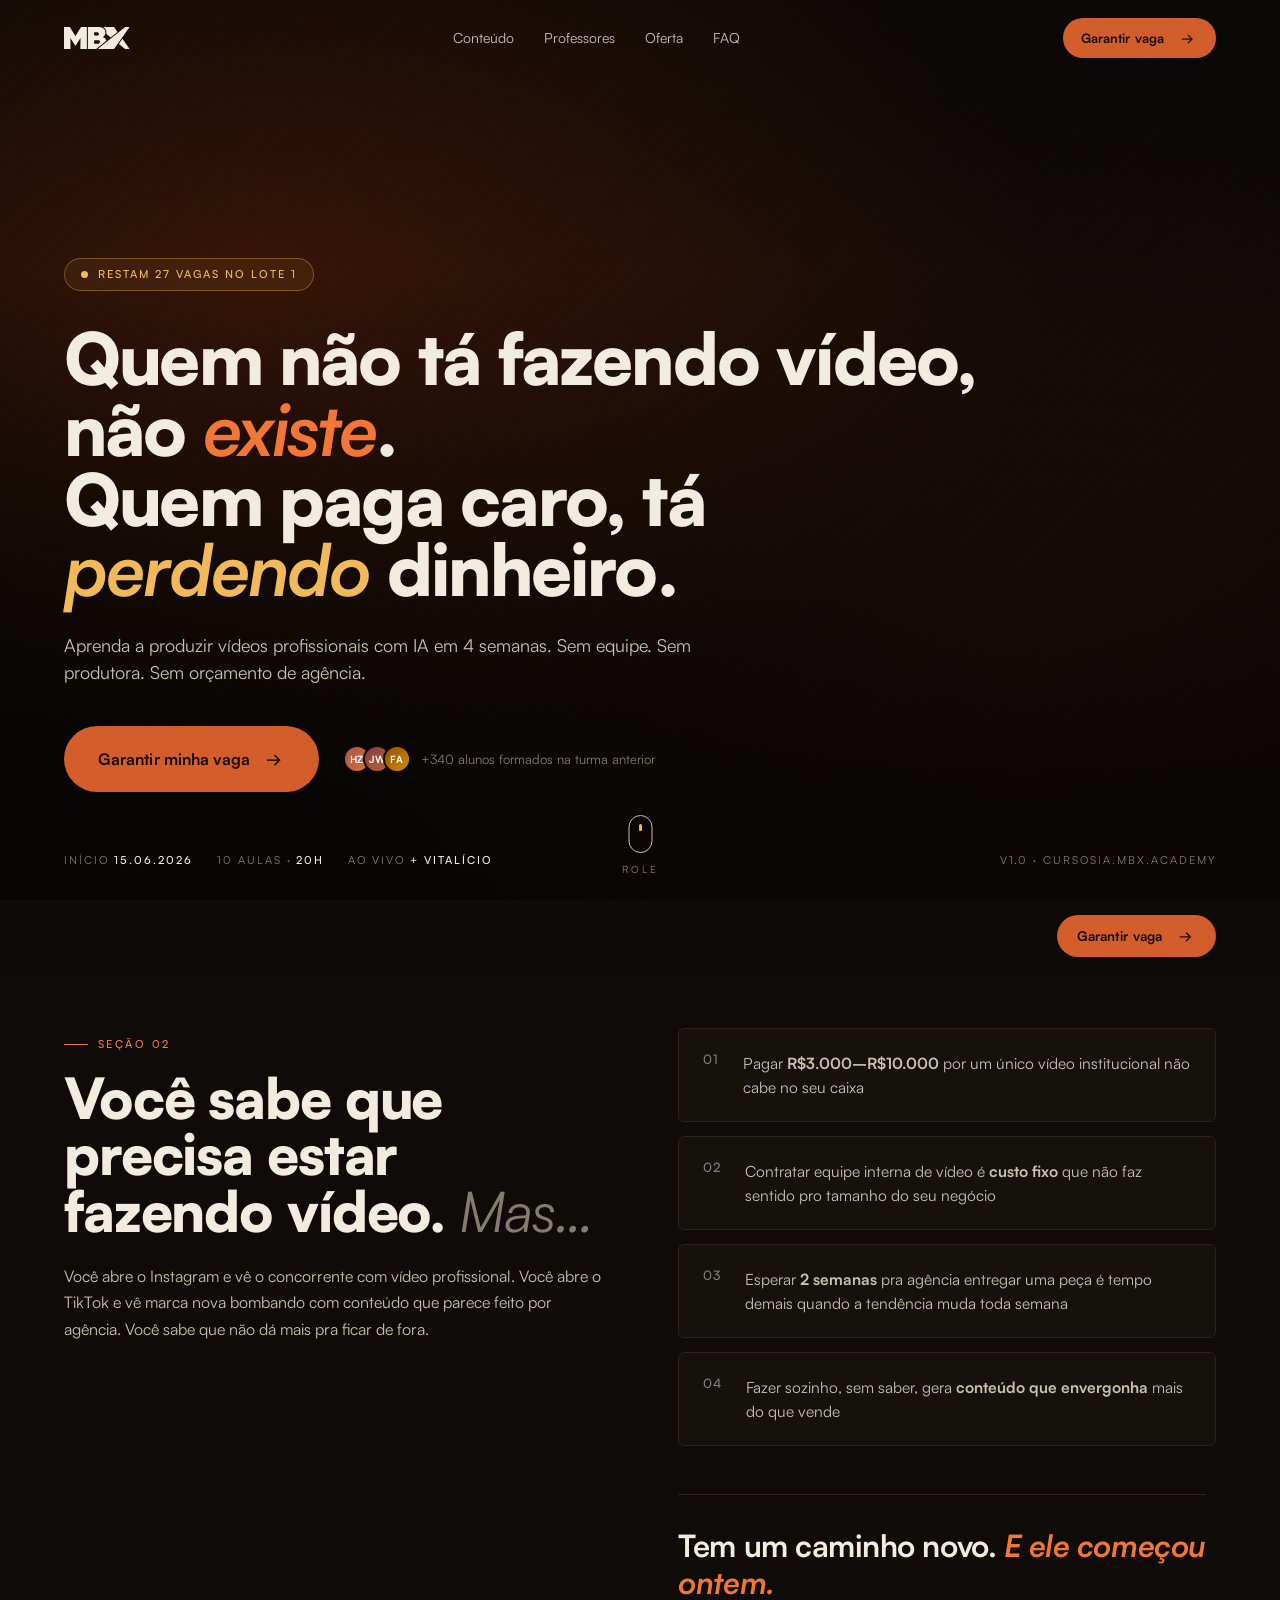
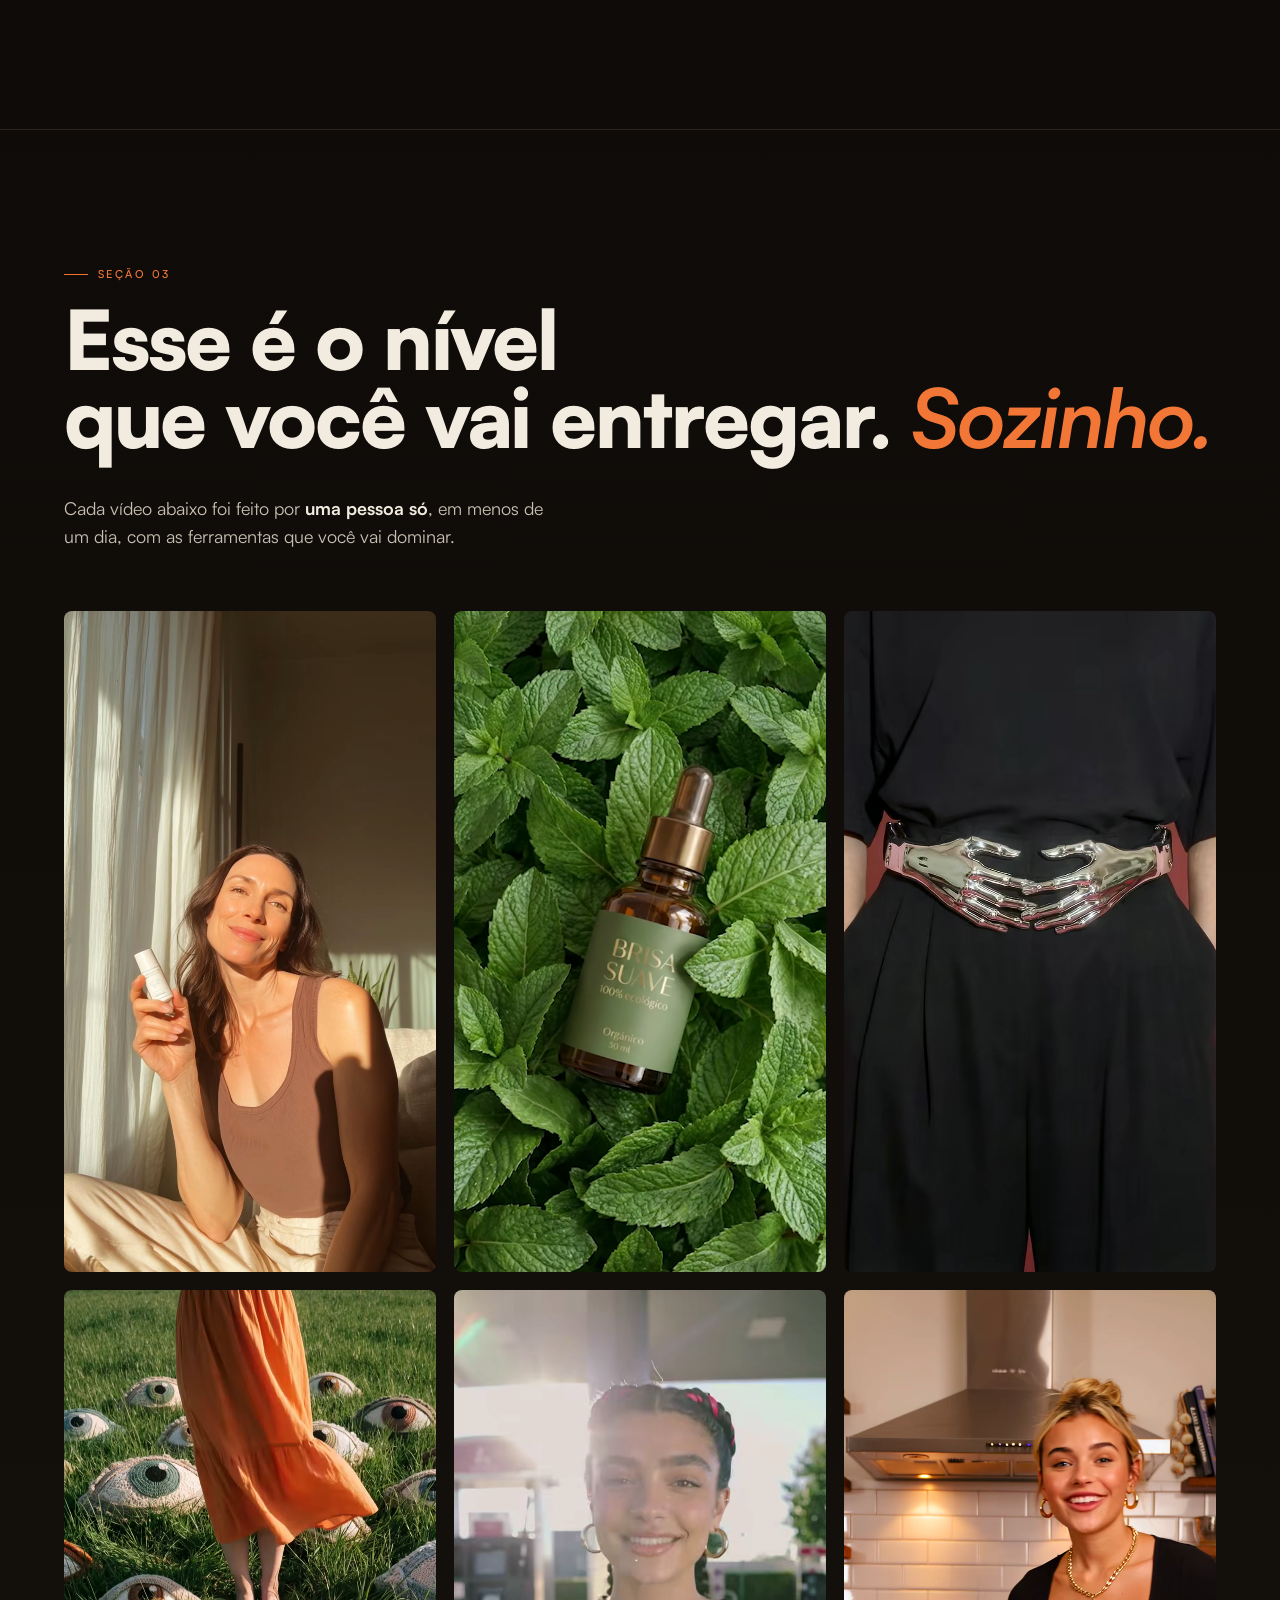
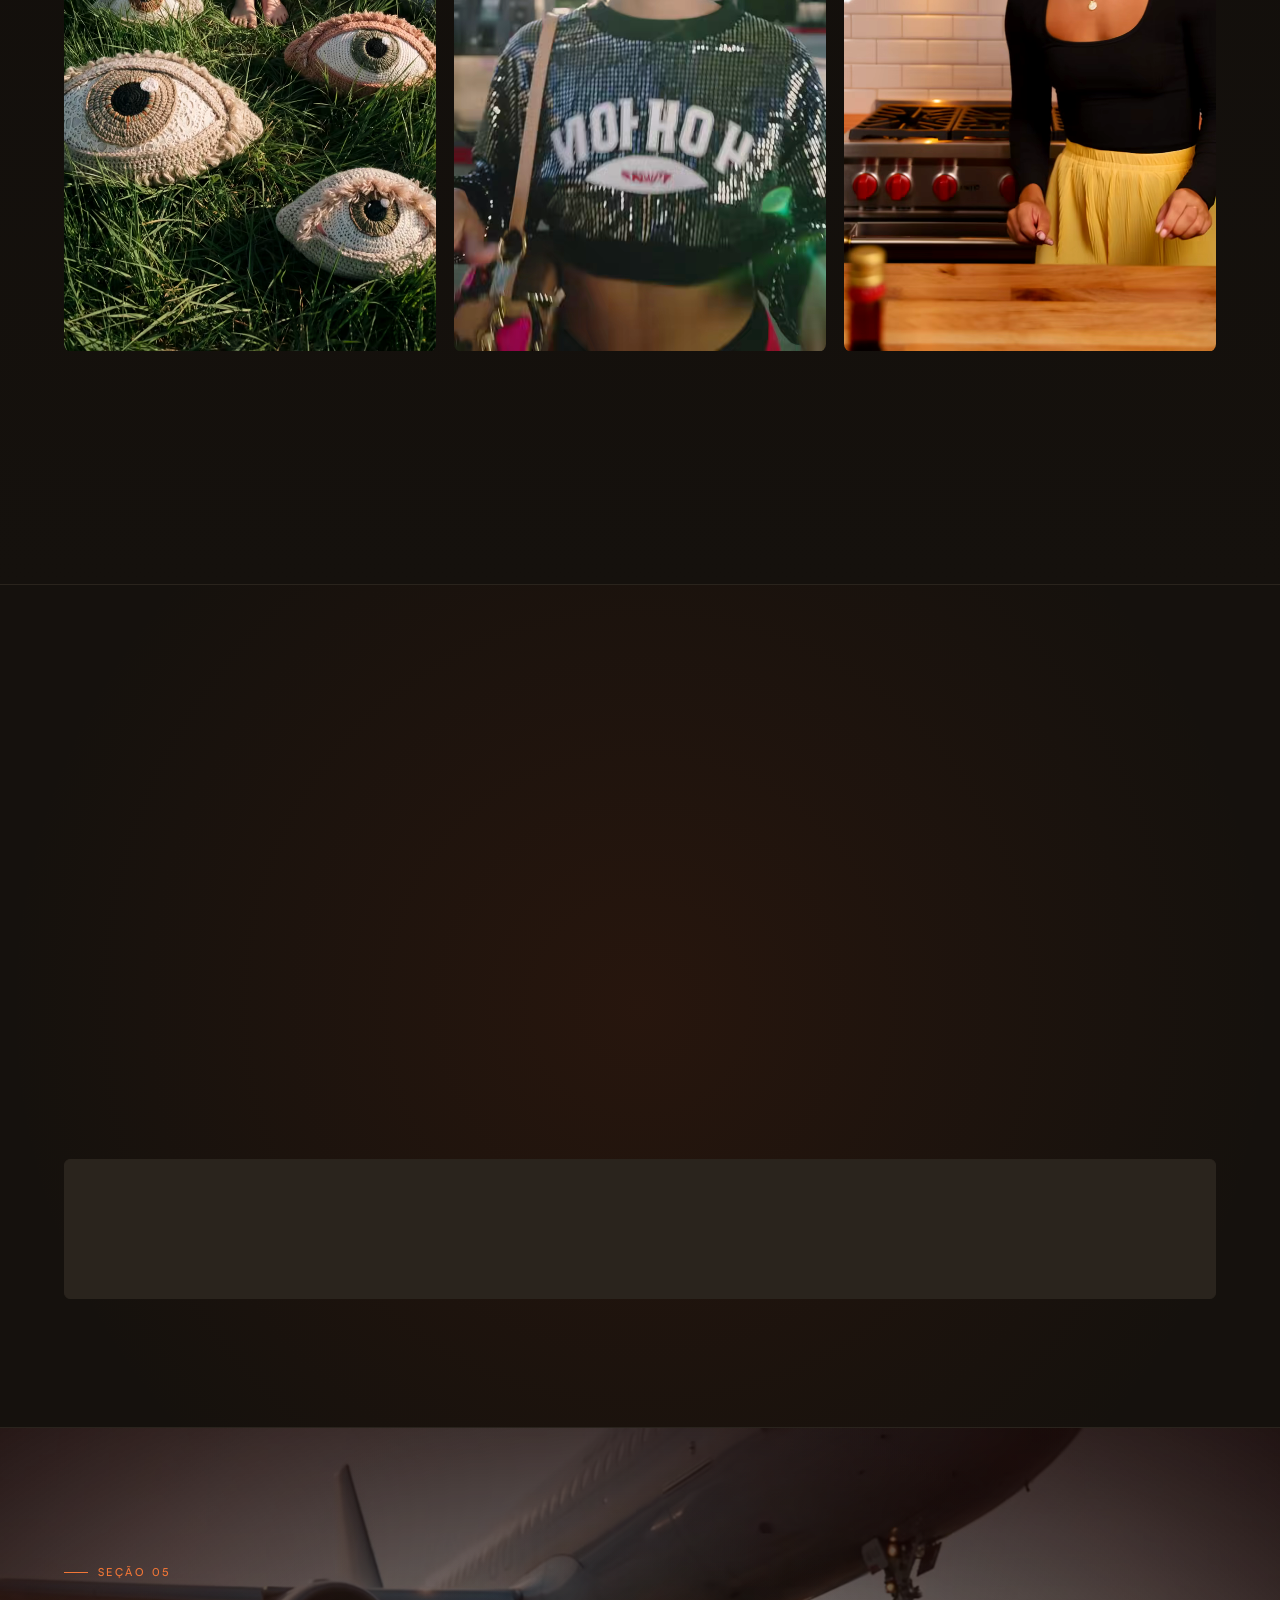
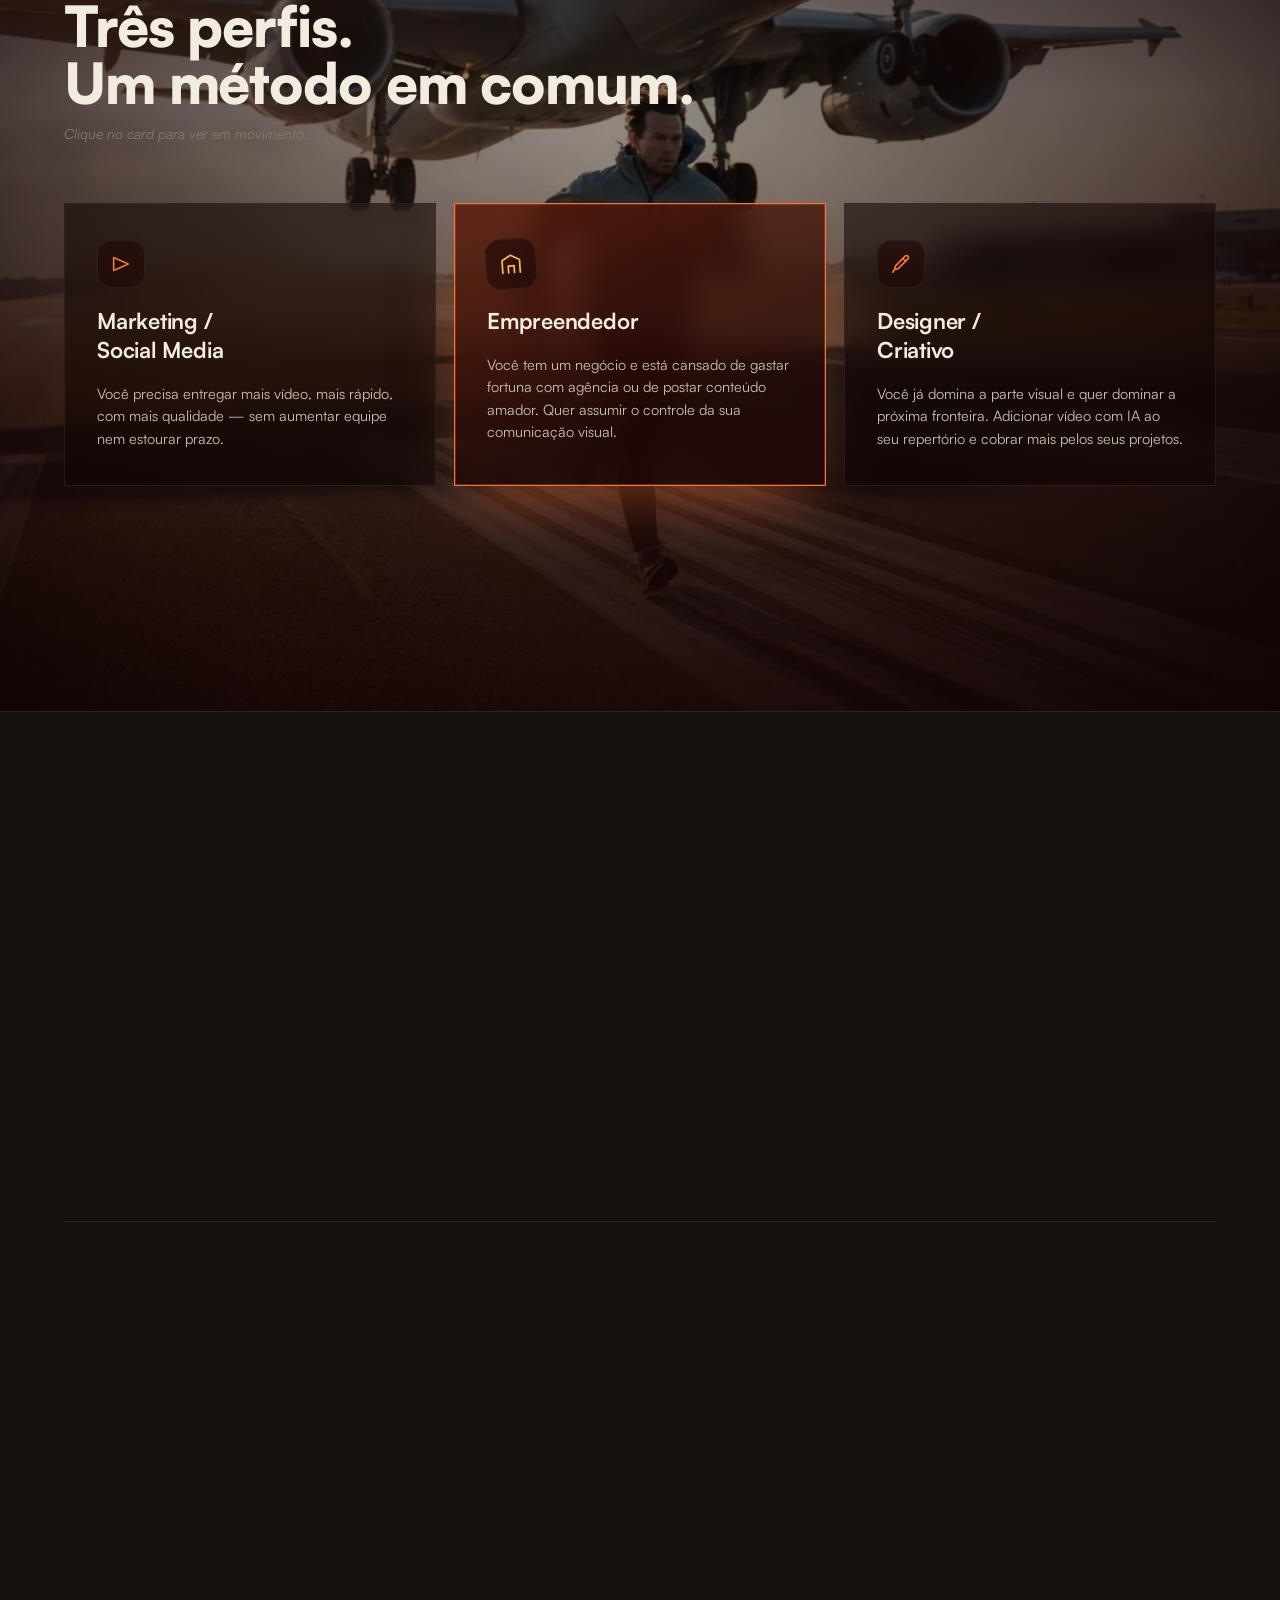
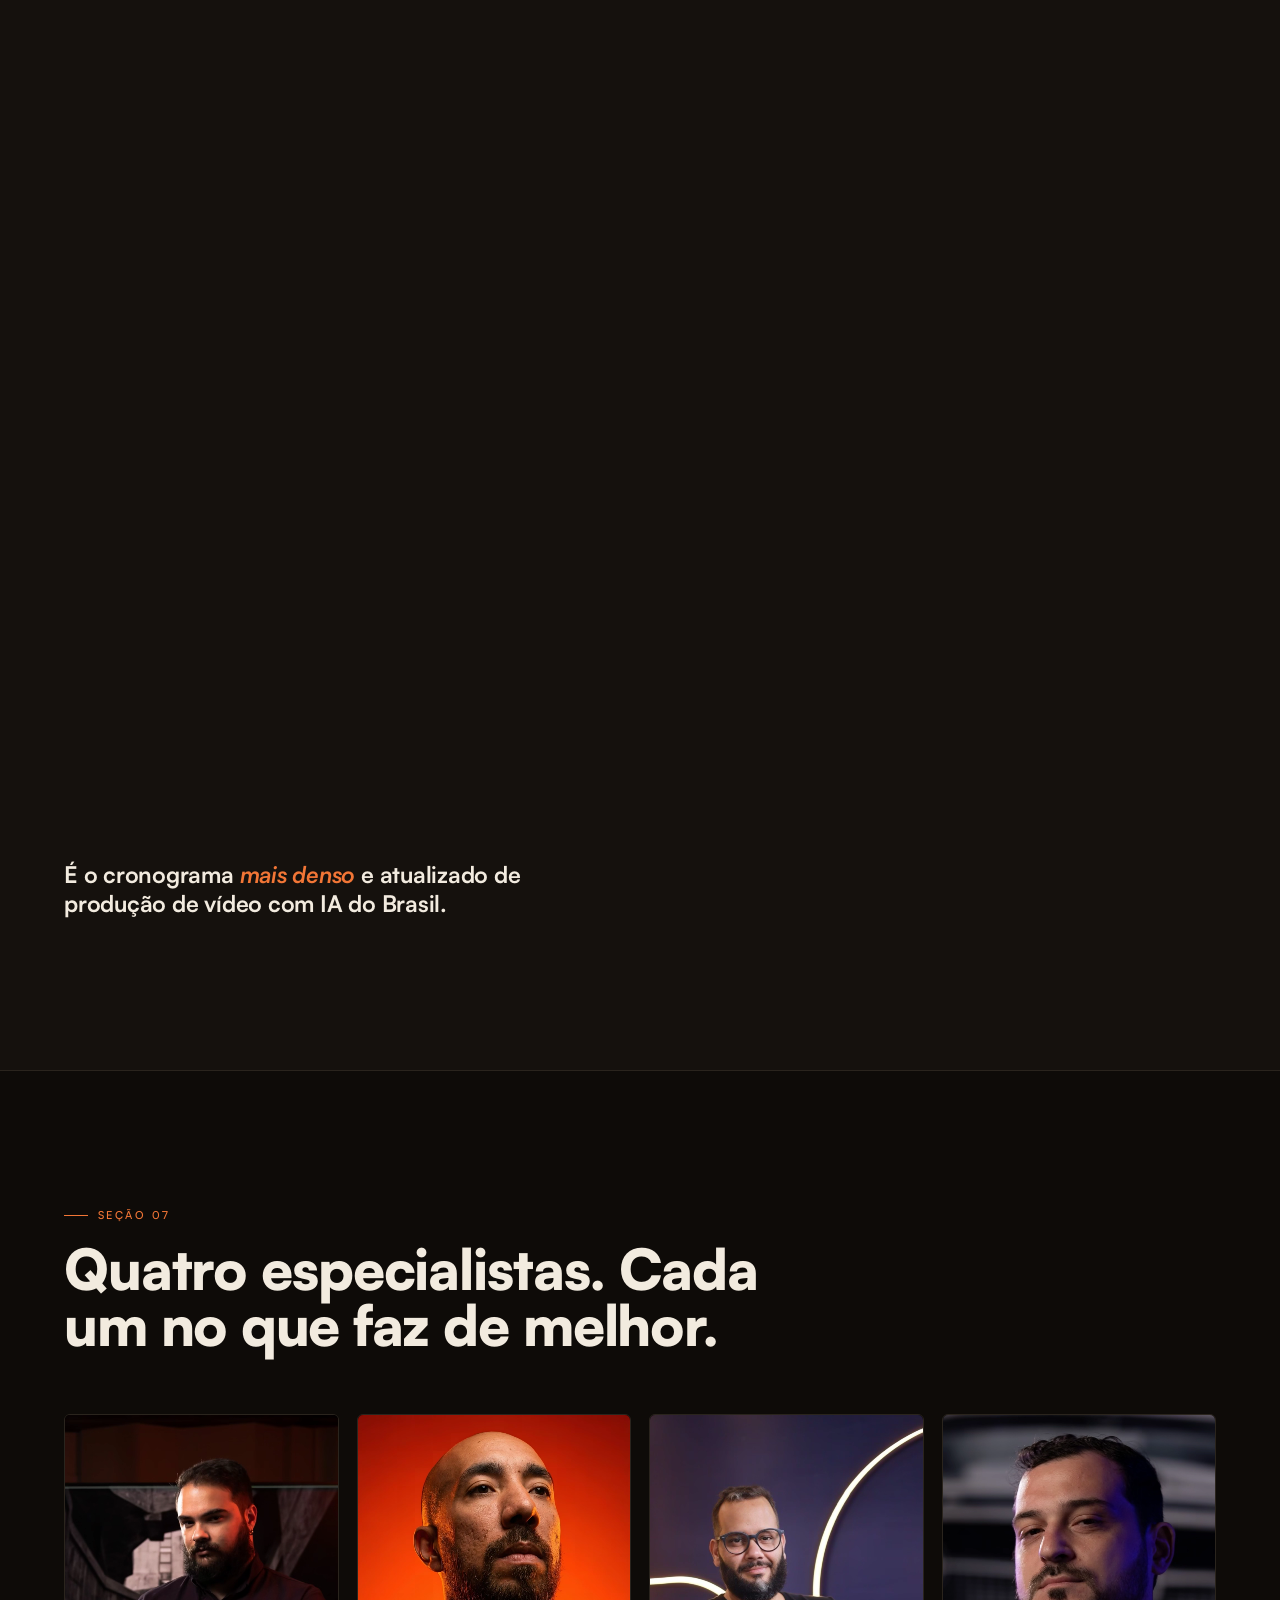
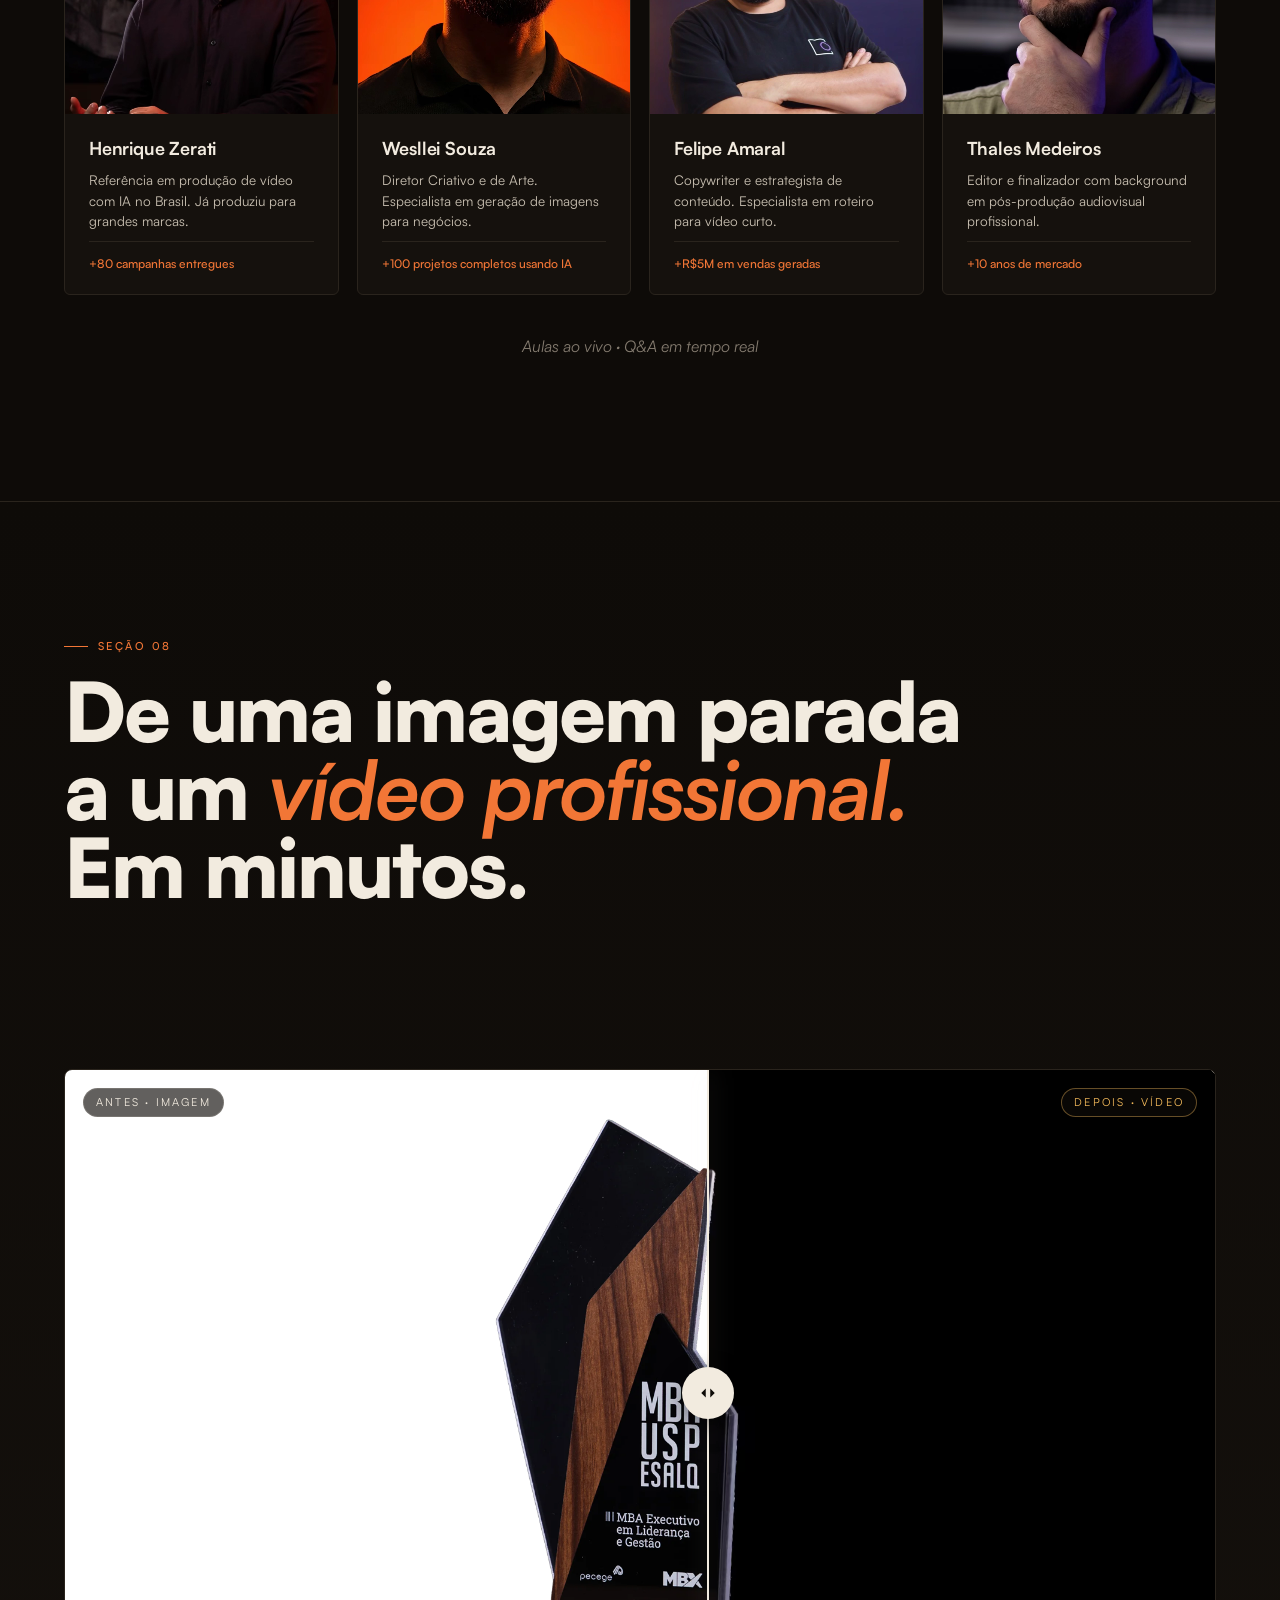
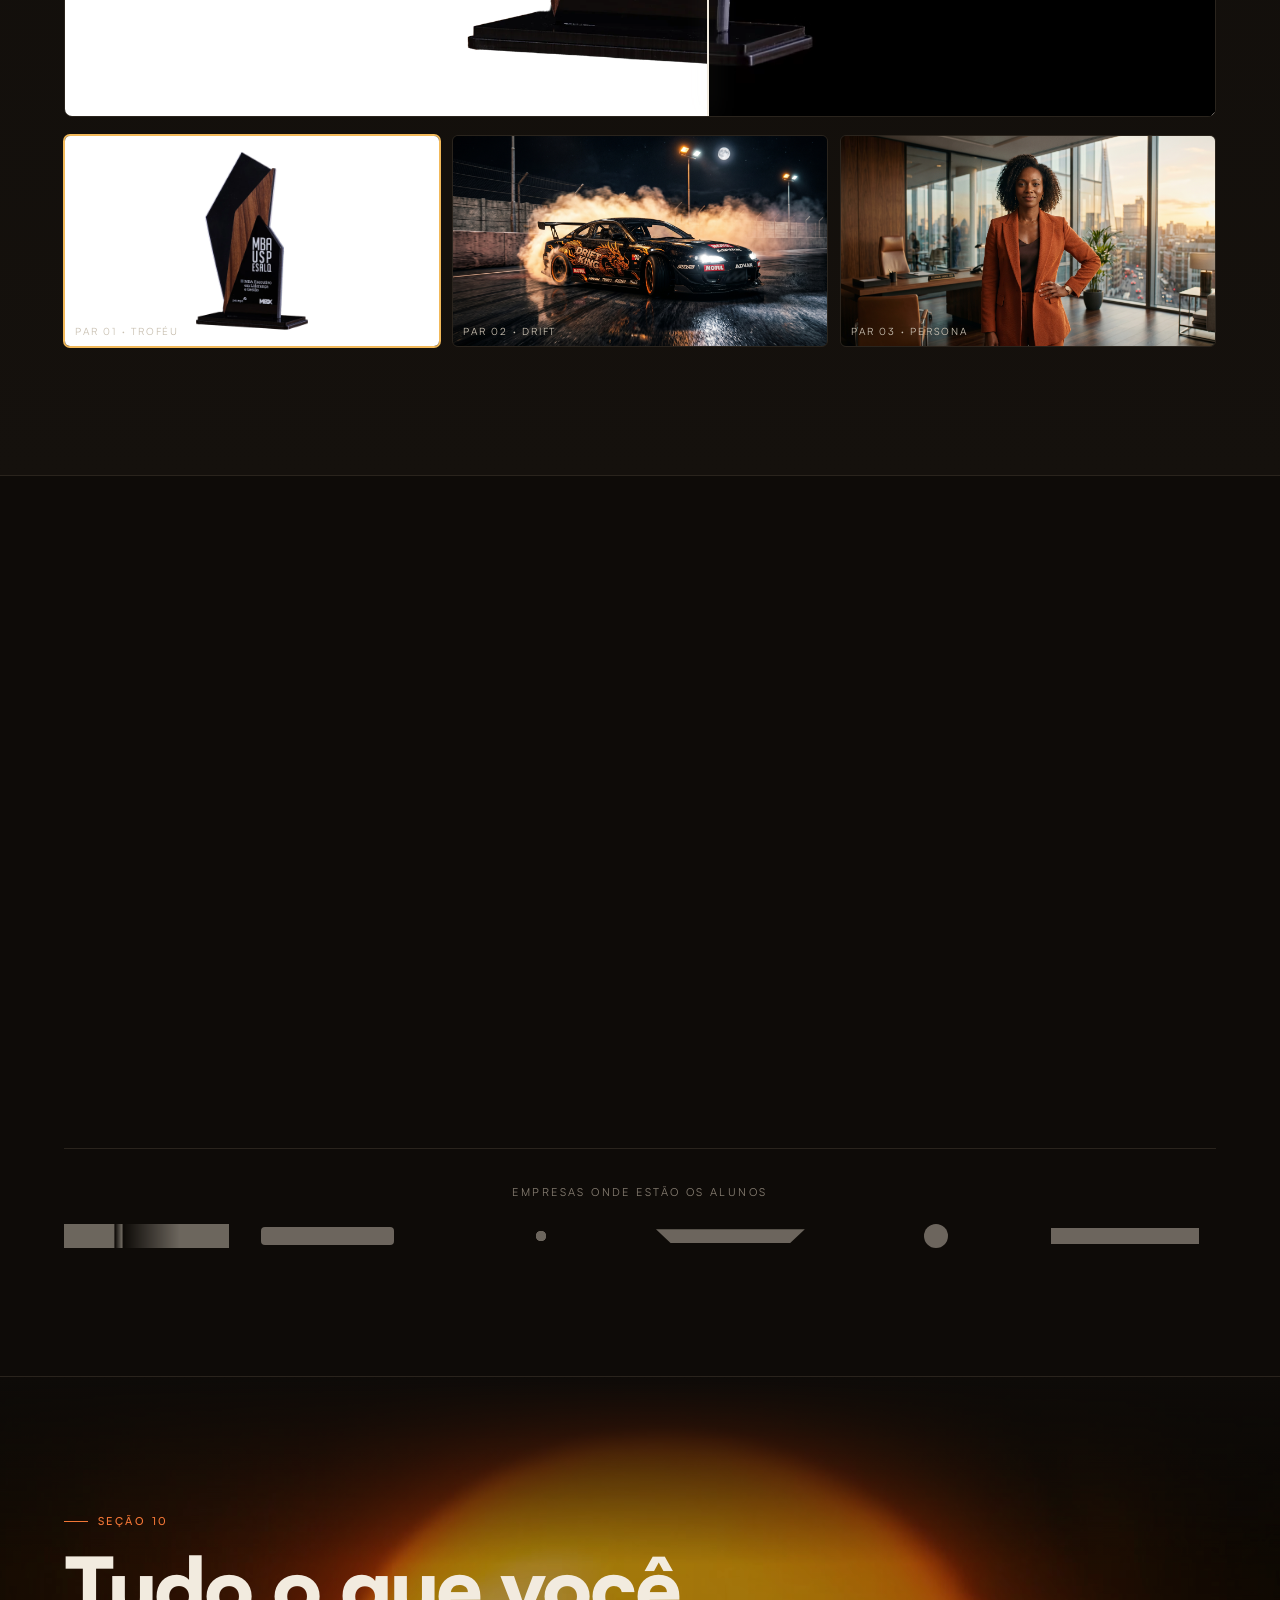
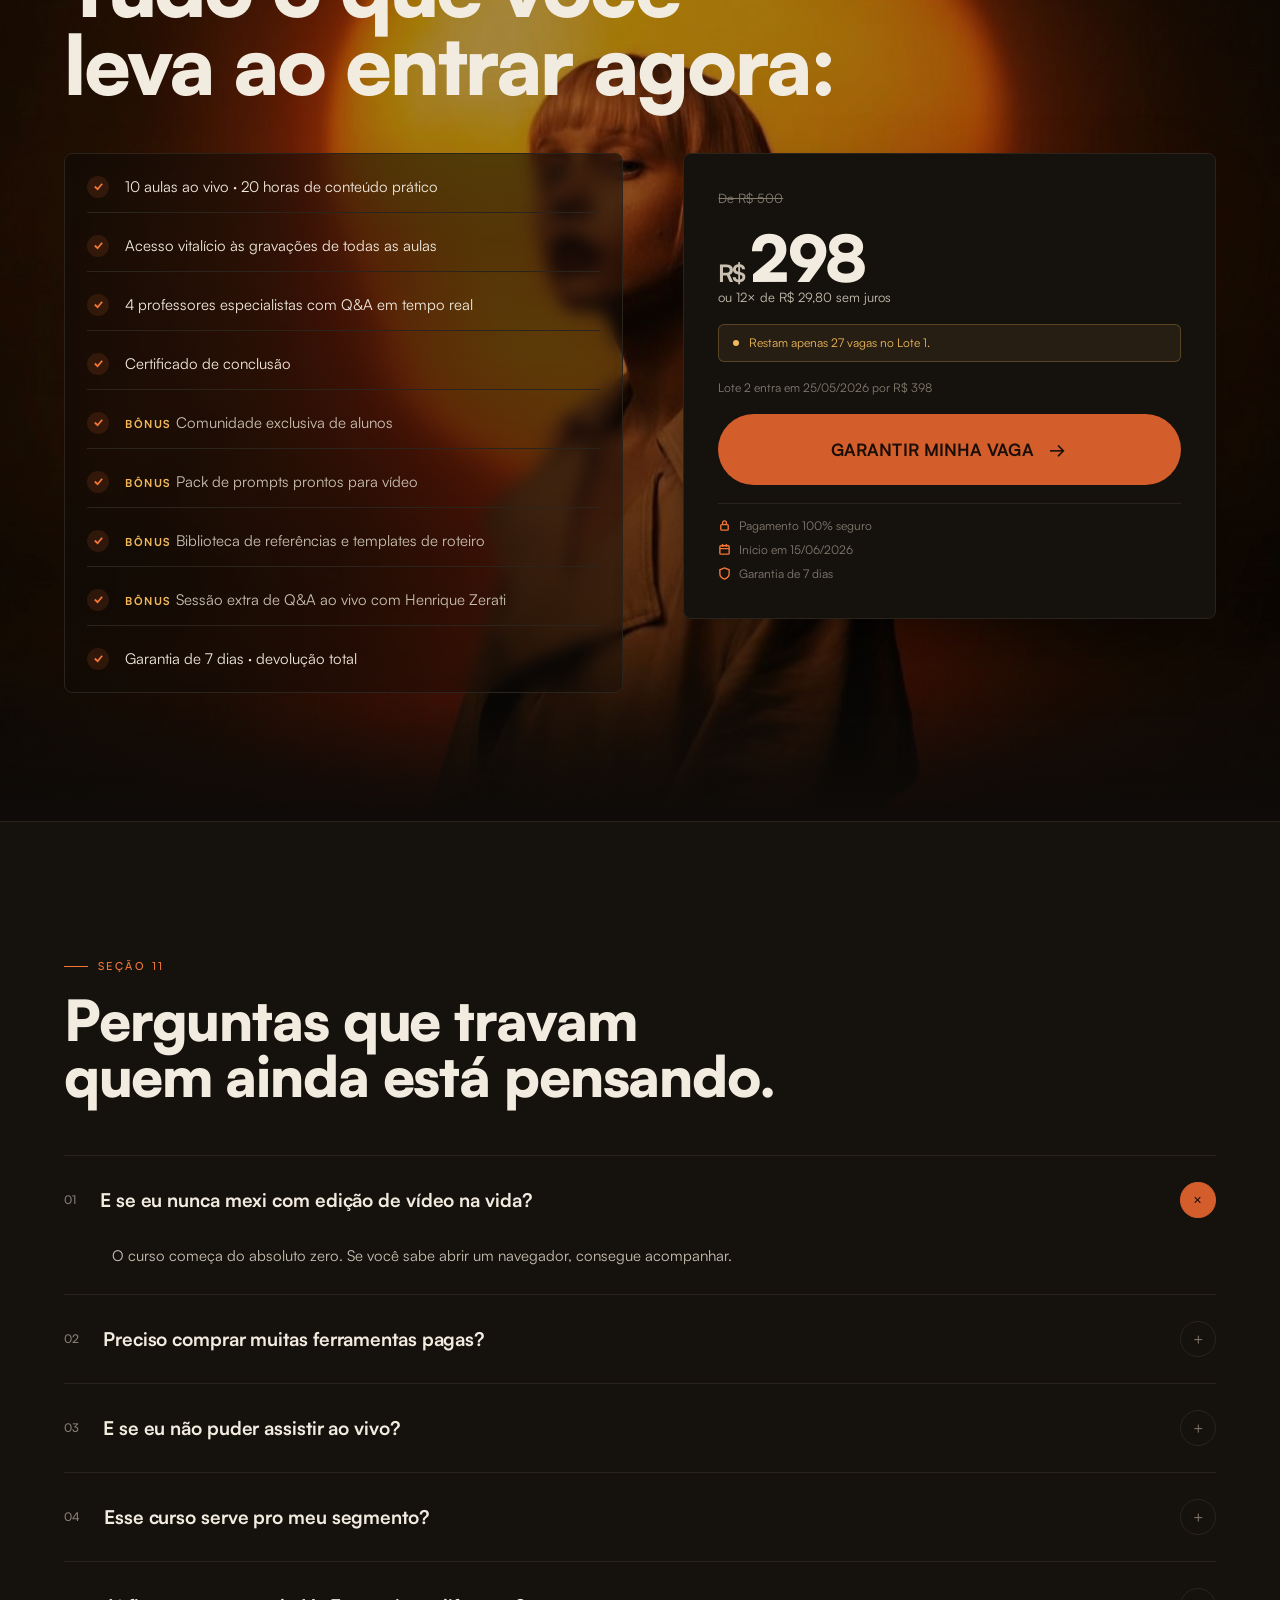
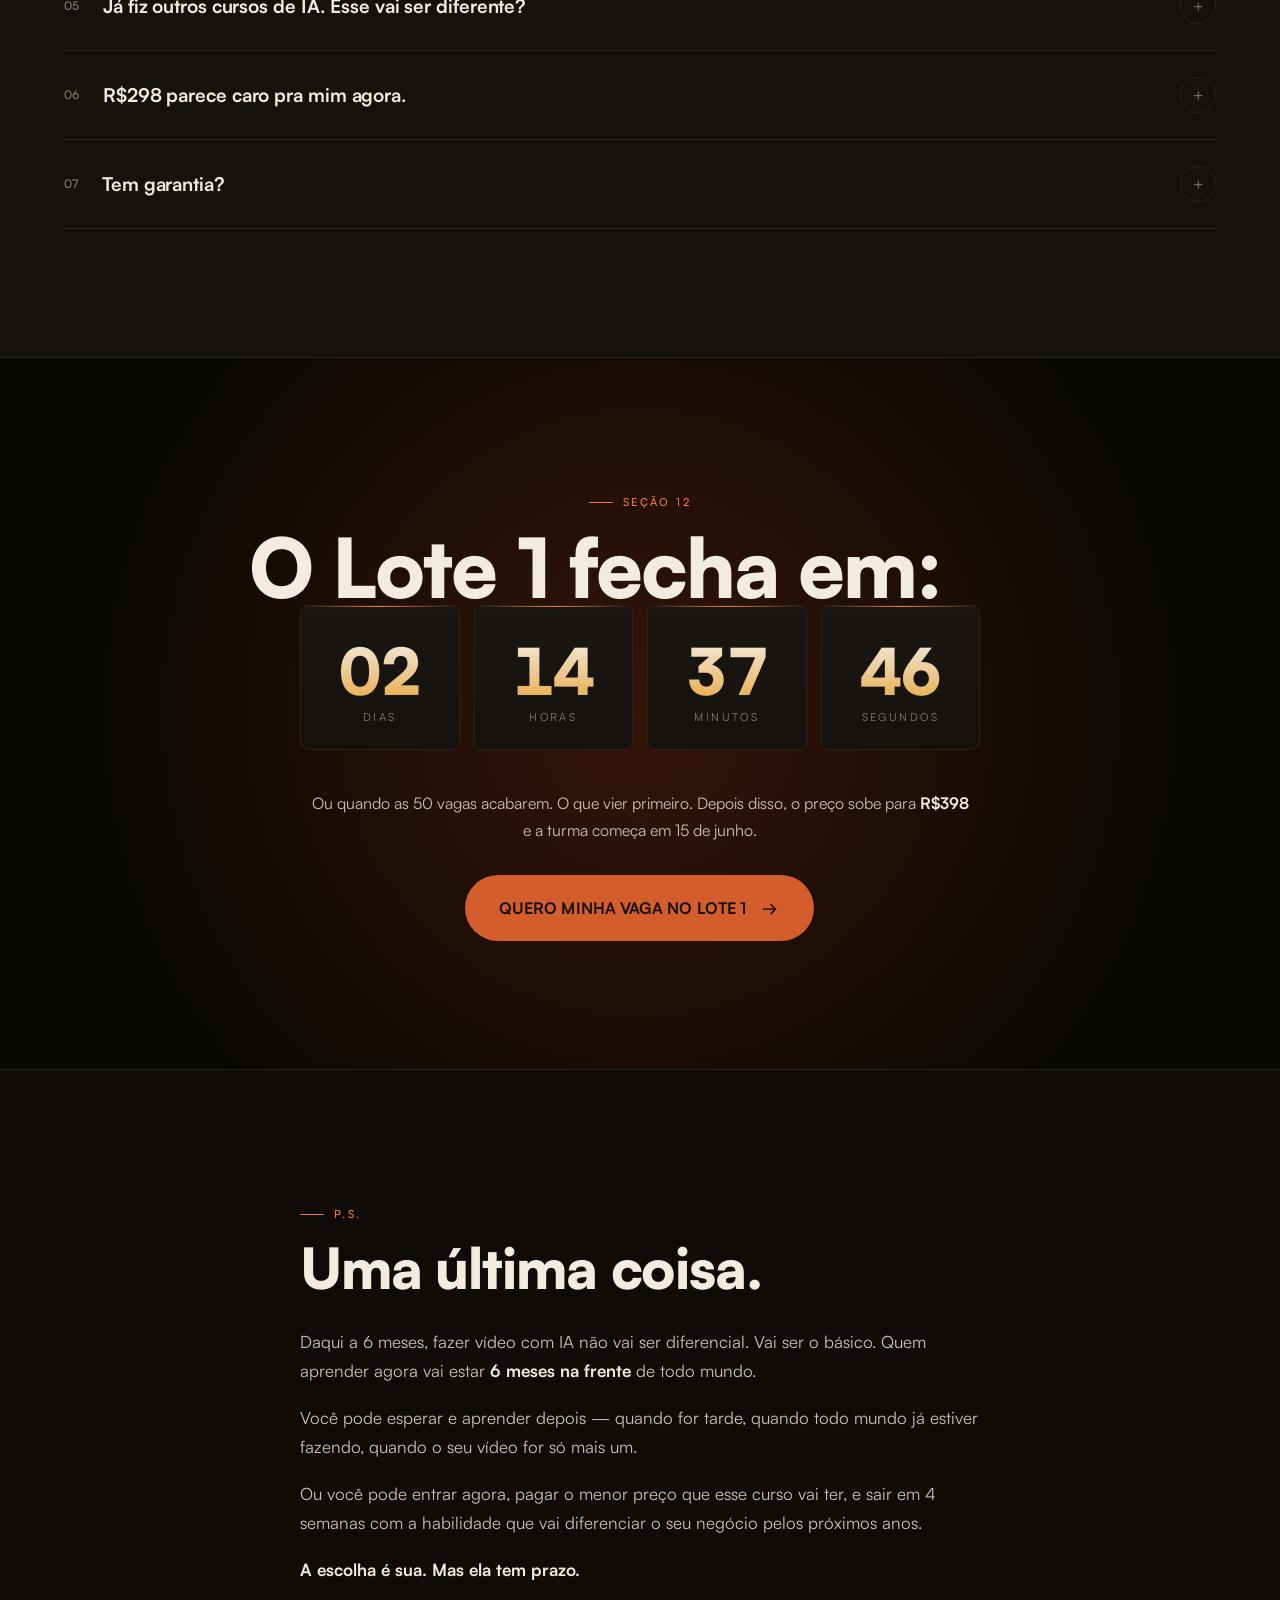
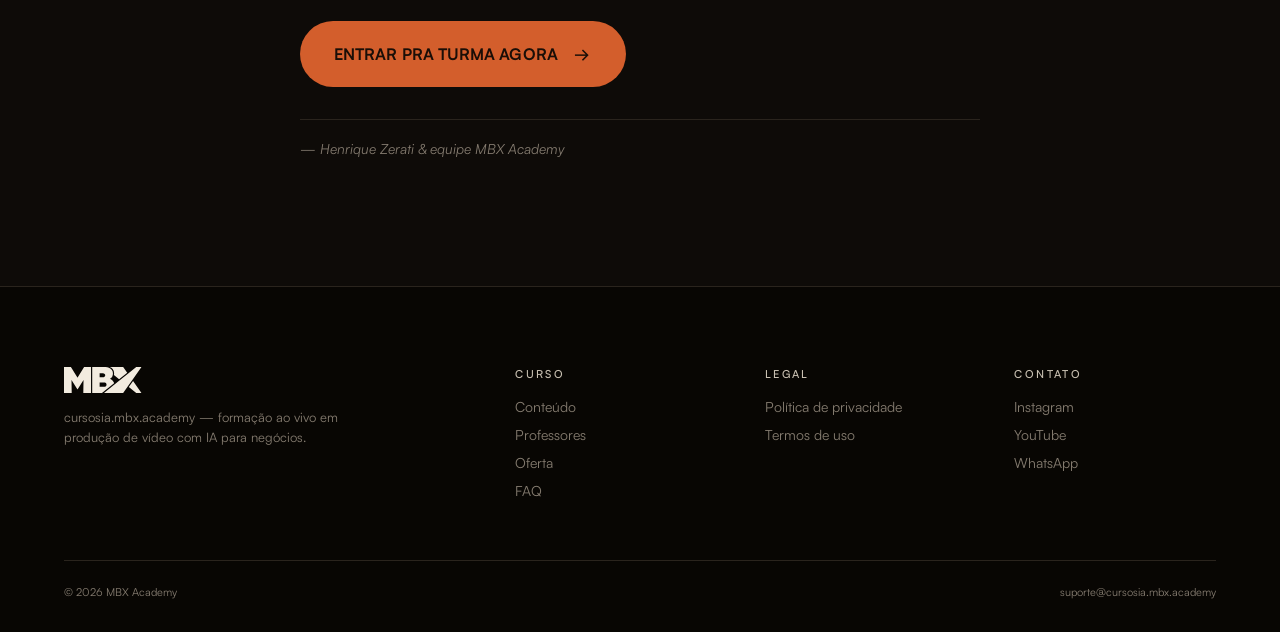
==== commit 1bd5d165: "update video de mulher" ====
--- a/LP - Criando Videos com IA.html
+++ b/LP - Criando Videos com IA.html
@@ -27,7 +27,7 @@
   <div class="video-wrap">
     <div class="video-fallback"></div>
     <video autoplay muted loop playsinline>
-      <source src="assets/Videos-AV1/banner-lp_av1.mp4" type="video/mp4">
+      <source src="assets/Videos-AV1/1hero.mp4" type="video/mp4">
     </video>
   </div>
   <div class="content">
